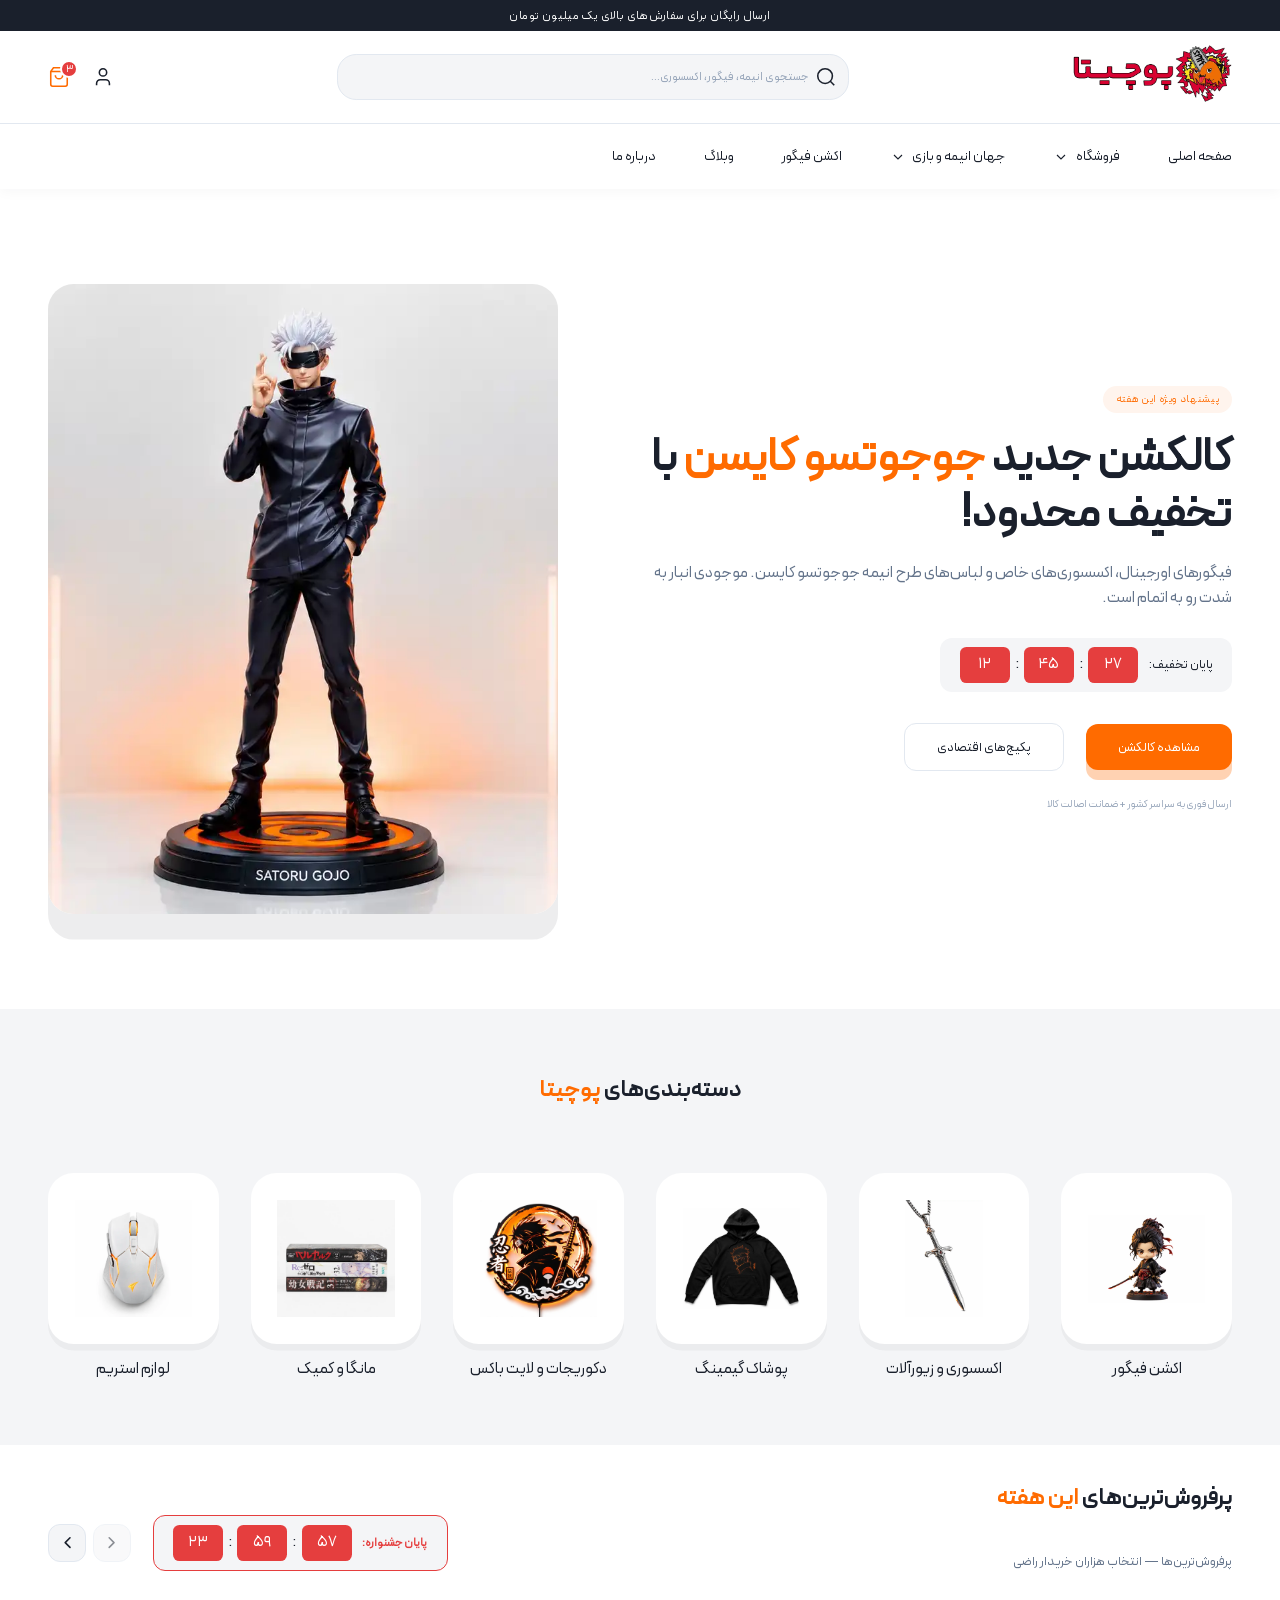
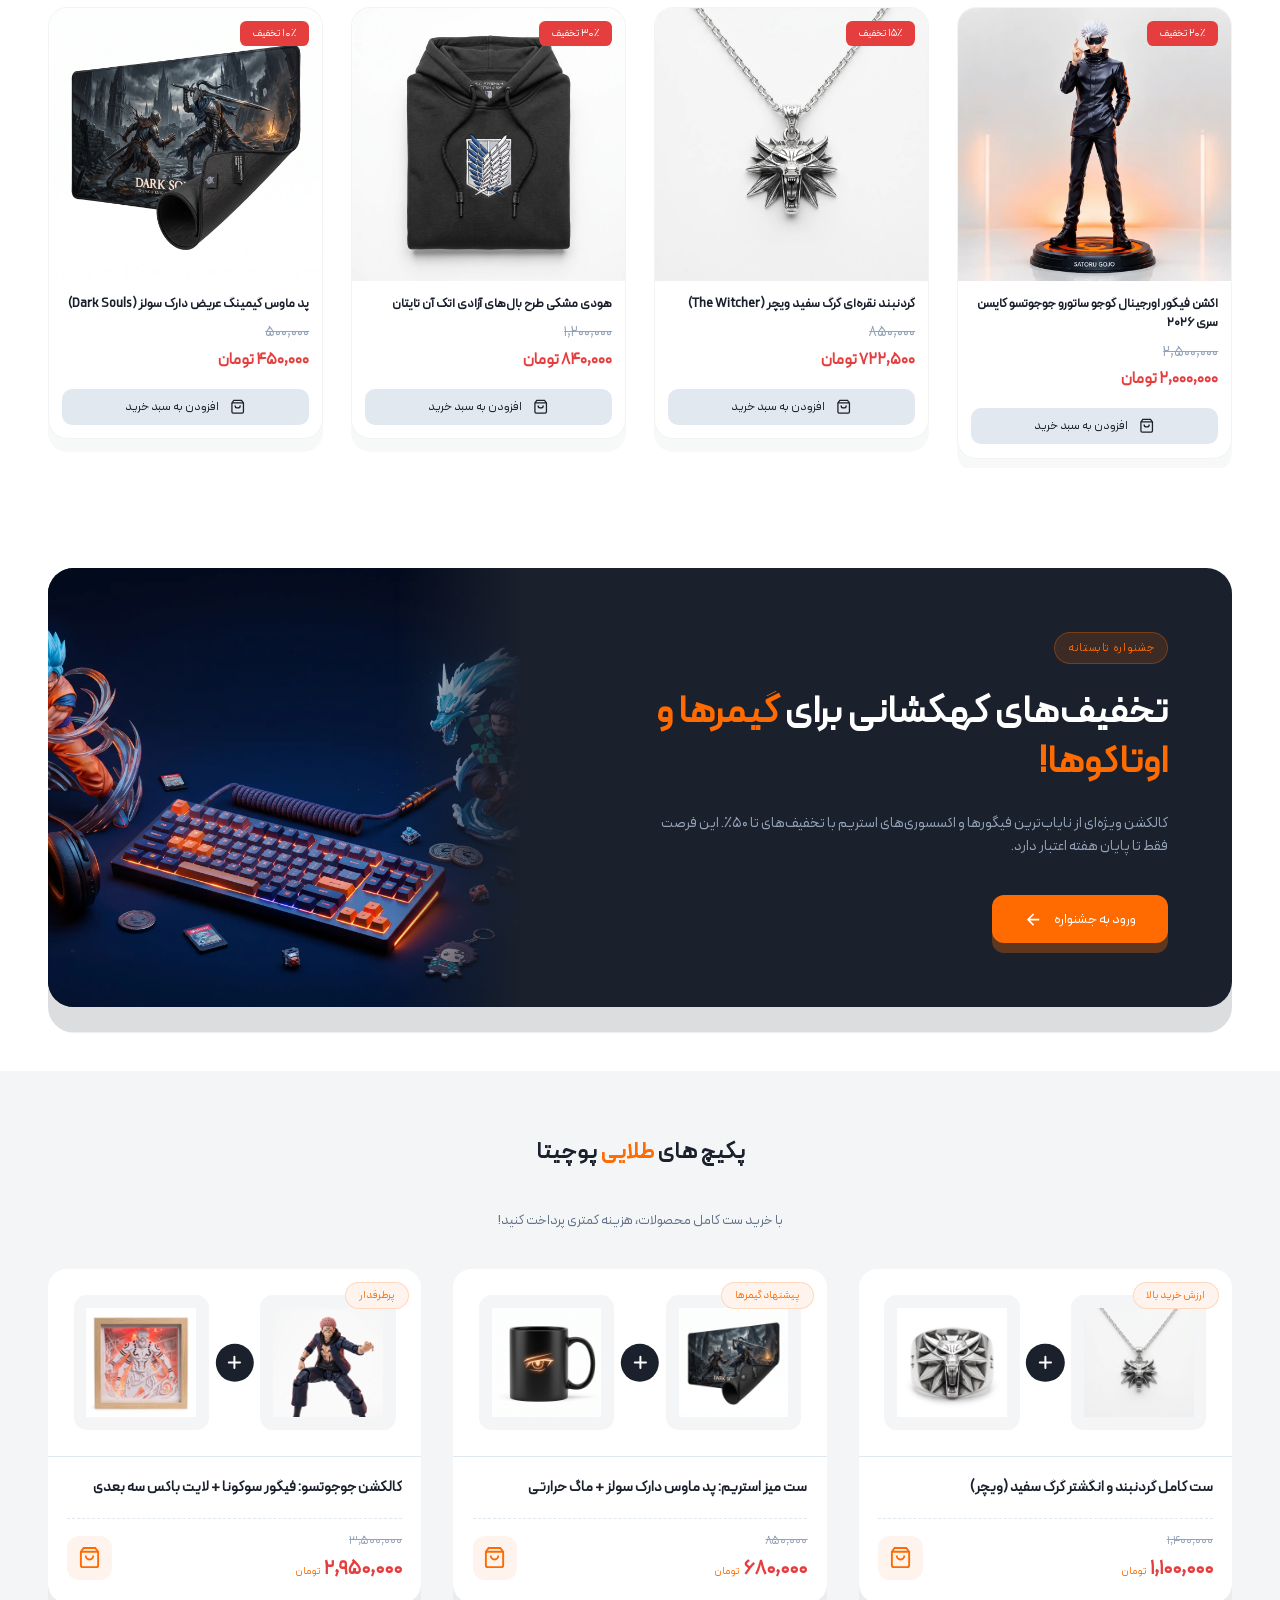
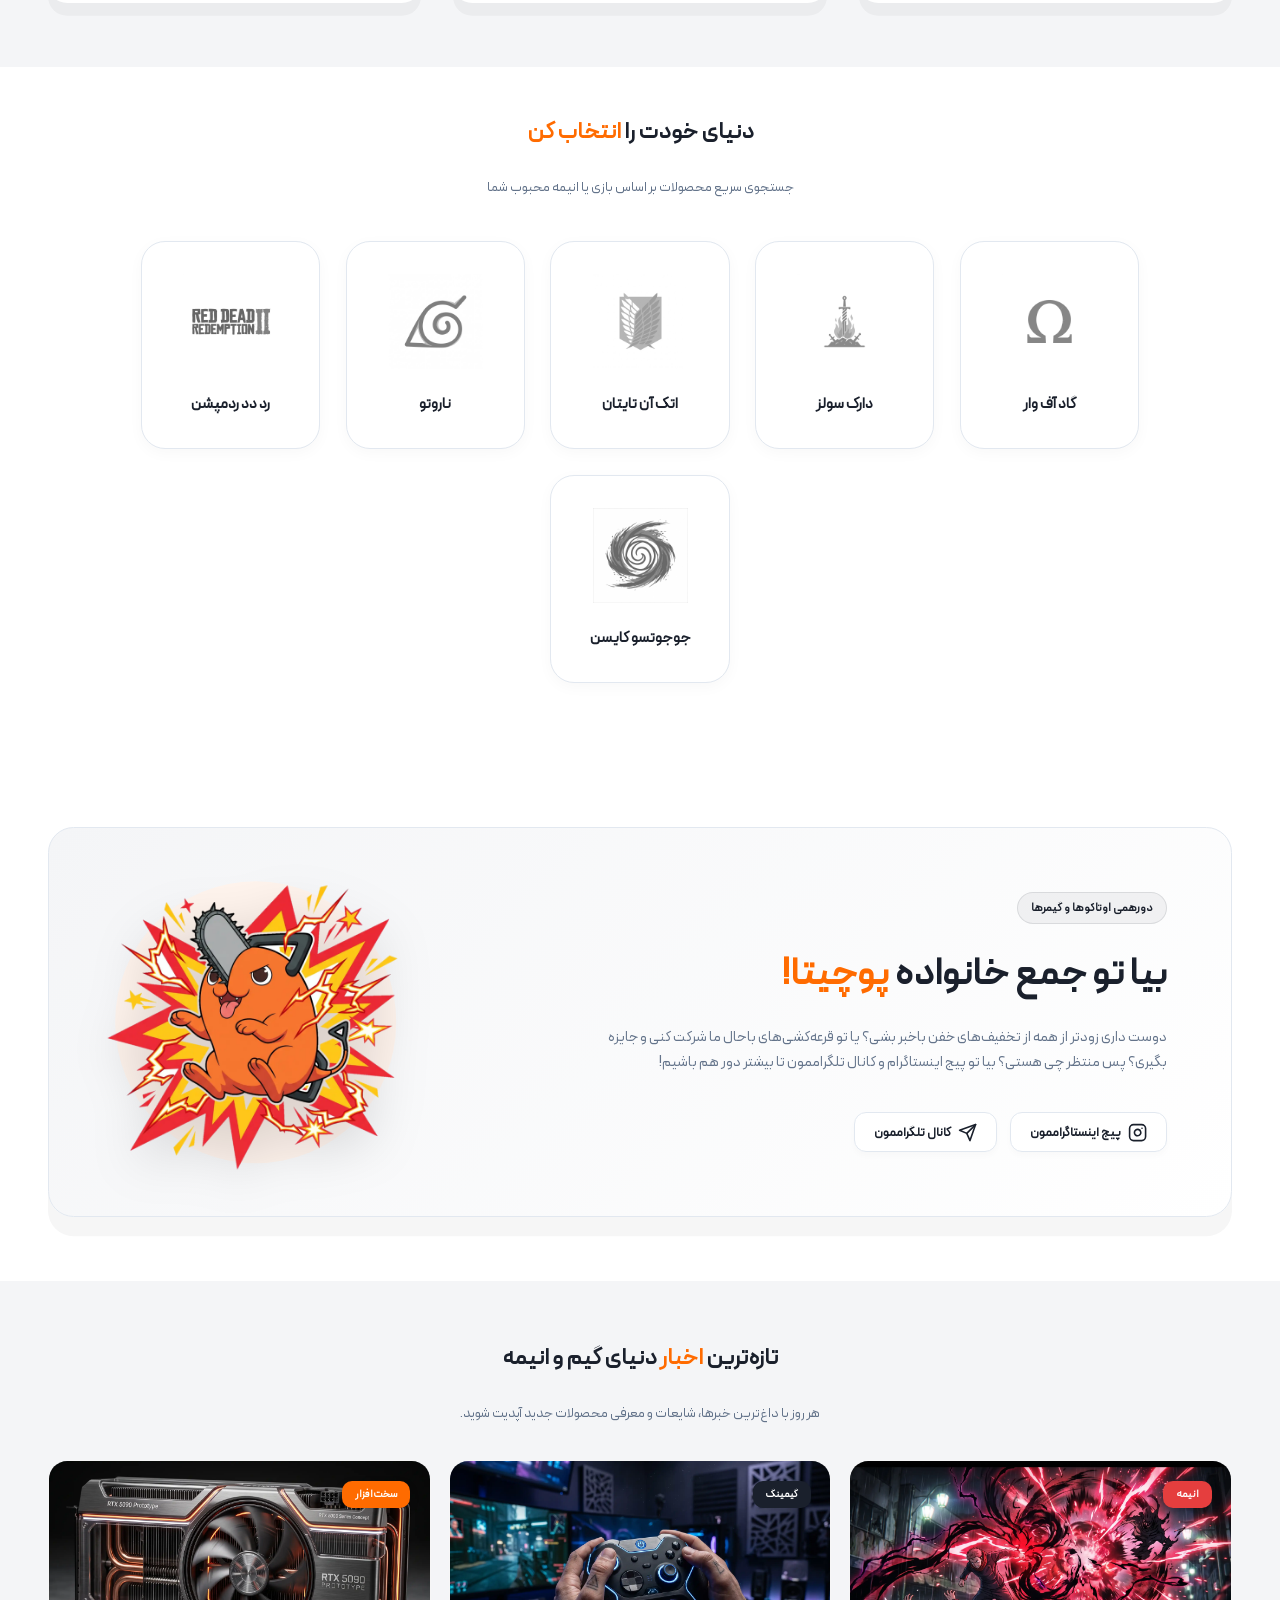
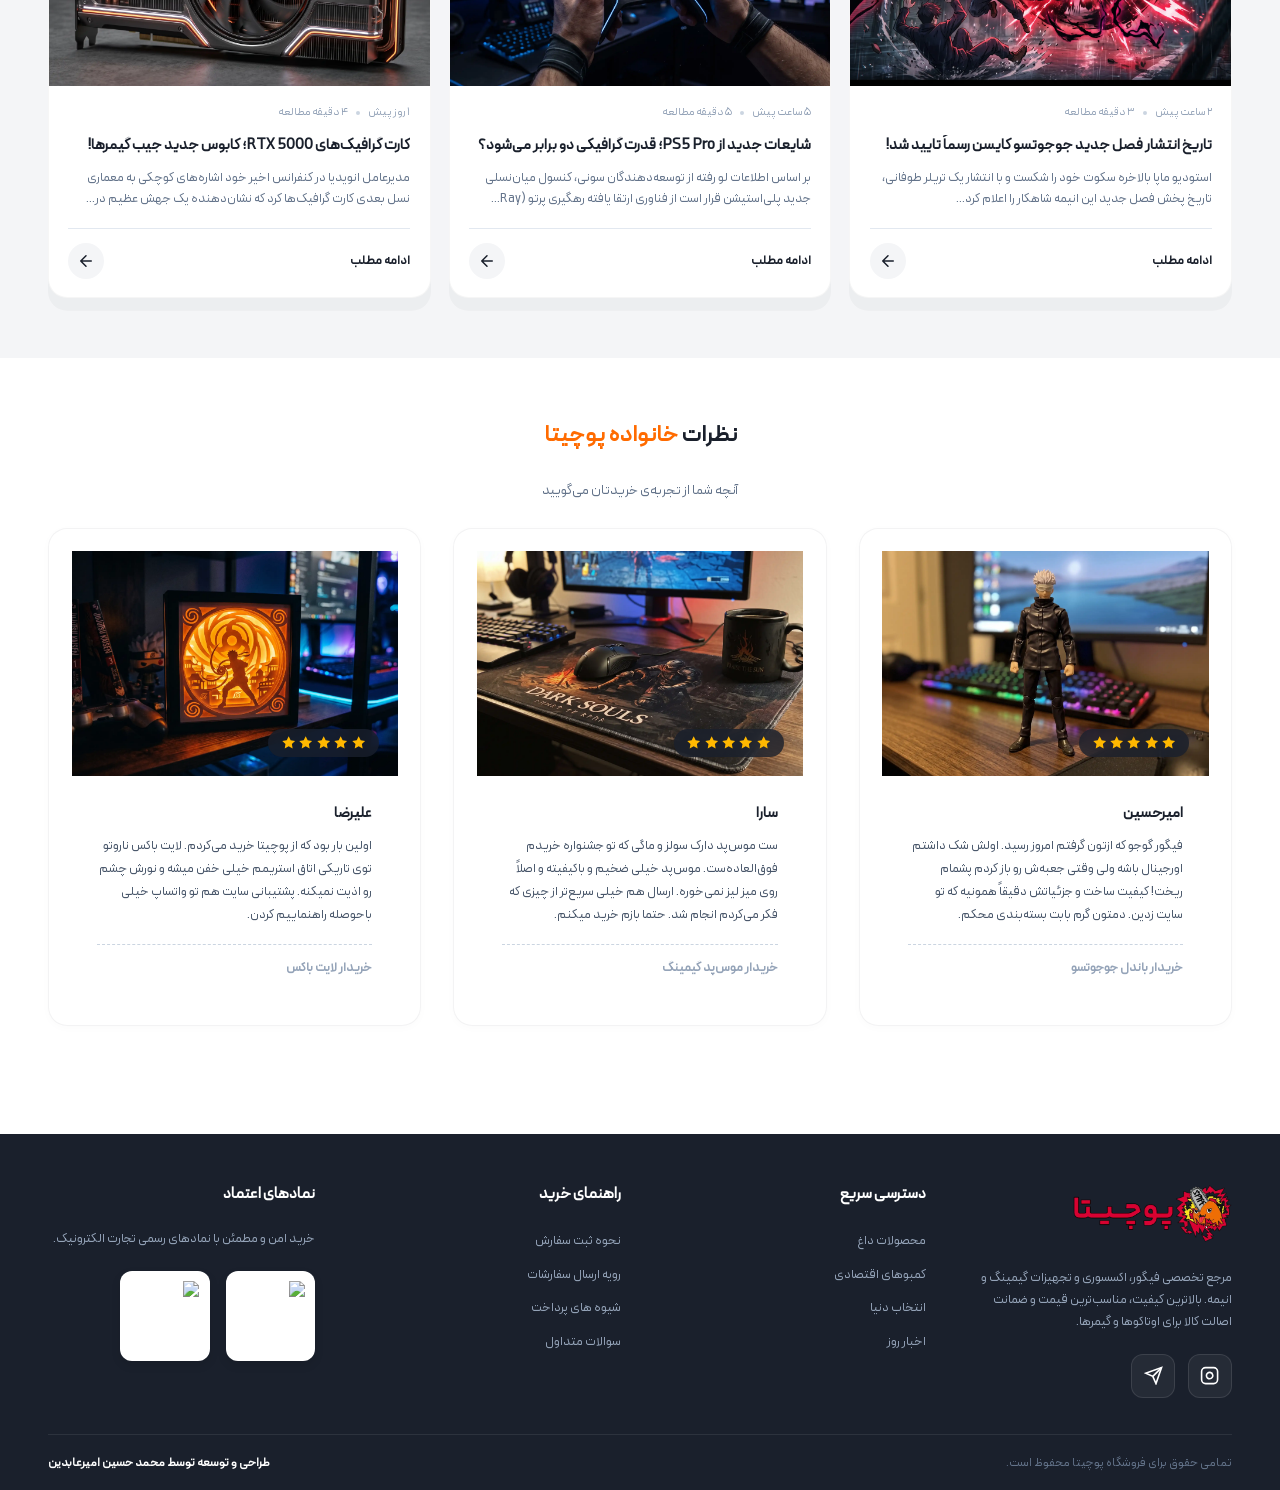
==== index.html @ d9ffd7a3 "add pochitashop files" ====
<!DOCTYPE html>
<html lang="fa" dir="rtl">
  <head>
    <meta charset="UTF-8" />
    <meta name="viewport" content="width=device-width, initial-scale=1.0" />
    <title>پوچیتا - فروشگاه انیمه و گیم</title>
    <link rel="stylesheet" href="assets/css/style.css" />
    <link
      rel="stylesheet"
      href="https://cdn.jsdelivr.net/npm/swiper@11/swiper-bundle.min.css"
    />
  </head>
  <body>
    <header class="header">
      <div class="top-bar">
        <span>ارسال رایگان برای سفارش‌های بالای یک میلیون تومان</span>
      </div>

      <div class="main-header">
        <button class="hamburger" aria-label="Open Menu">
          <span></span>
          <span></span>
          <span></span>
        </button>

        <a href="/" class="logo"><img src="assets/img/logo.webp" /></a>

        <div class="search-container">
          <button class="search-btn">
            <svg
              viewBox="0 0 24 24"
              fill="none"
              stroke="currentColor"
              stroke-width="1.7"
            >
              <circle cx="11" cy="11" r="8" />
              <path d="m21 21-4.3-4.3" />
            </svg>
          </button>
          <input
            type="text"
            class="search-input"
            placeholder="جستجوی انیمه، فیگور، اکسسوری..."
          />
        </div>

        <div class="header-actions">
          <a href="#" class="action-btn">
            <svg
              viewBox="0 0 24 24"
              fill="none"
              stroke="currentColor"
              stroke-width="1.7"
            >
              <path d="M19 21v-2a4 4 0 0 0-4-4H9a4 4 0 0 0-4 4v2" />
              <circle cx="12" cy="7" r="4" />
            </svg>
          </a>
          <a href="#" class="action-btn cart-btn">
            <span class="cart-badge">۳</span>
            <svg
              viewBox="0 0 24 24"
              fill="none"
              stroke="currentColor"
              stroke-width="1.7"
            >
              <path d="M6 2 3 6v14a2 2 0 0 0 2 2h14a2 2 0 0 0 2-2V6l-3-4Z" />
              <path d="M3 6h18" />
              <path d="M16 10a4 4 0 0 1-8 0" />
            </svg>
          </a>
        </div>
      </div>

      <div class="nav-overlay"></div>

      <nav class="main-nav">
        <div class="mobile-nav-header">
          <span class="mobile-logo">پوچیتا</span>
          <button class="close-menu-btn" aria-label="Close Menu">
            <svg
              viewBox="0 0 24 24"
              fill="none"
              stroke="currentColor"
              stroke-width="2"
              stroke-linecap="round"
              stroke-linejoin="round"
            >
              <line x1="18" y1="6" x2="6" y2="18"></line>
              <line x1="6" y1="6" x2="18" y2="18"></line>
            </svg>
          </button>
        </div>

        <ul class="nav-list">
          <li>
            <a href="#">صفحه اصلی</a>
          </li>
          <li class="has-mega-menu">
            <a href="#">
              فروشگاه
              <svg
                class="chevron"
                viewBox="0 0 24 24"
                fill="none"
                stroke="currentColor"
                stroke-width="1.7"
              >
                <path d="m6 9 6 6 6-6" />
              </svg>
            </a>
            <div class="mega-menu-wrapper">
              <div class="mega-menu">
                <div class="mega-column">
                  <span class="mega-title">محصولات انیمه‌ای</span>
                  <a href="#">اکشن فیگور و نندوروئید</a>
                  <a href="#">کاسپلی و لباس</a>
                  <a href="#">مانگا و کمیک</a>
                  <a href="#">پوستر و لایت باکس</a>
                </div>
                <div class="mega-column">
                  <span class="mega-title">لوازم گیمینگ</span>
                  <a href="#">پد ماوس و کیبورد</a>
                  <a href="#">اکسسوری اتاق گیمینگ</a>
                  <a href="#">لوازم استریم</a>
                  <a href="#">ماگ و فلاسک</a>
                </div>
                <div class="mega-column">
                  <span class="mega-title">پیشنهادهای ویژه</span>
                  <a href="#">جعبه شانس (Mystery Box)</a>
                  <a href="#">پکیج‌های اقتصادی</a>
                  <a href="#">تخفیف‌های زمان‌دار</a>
                </div>
              </div>
            </div>
          </li>
          <li class="has-mega-menu">
            <a href="#">
              جهان انیمه و بازی
              <svg
                class="chevron"
                viewBox="0 0 24 24"
                fill="none"
                stroke="currentColor"
                stroke-width="1.7"
              >
                <path d="m6 9 6 6 6-6" />
              </svg>
            </a>
            <div class="mega-menu-wrapper">
              <div class="mega-menu">
                <div class="mega-column">
                  <span class="mega-title">انیمه‌های شونن</span>
                  <a href="#">وان پیس (One Piece)</a>
                  <a href="#">ناروتو (Naruto)</a>
                  <a href="#">اتک آن تایتان (AOT)</a>
                  <a href="#">جوجوتسو کایسن (JJK)</a>
                </div>
                <div class="mega-column">
                  <span class="mega-title">بازی‌های ویدیویی</span>
                  <a href="#">گاد آو وار (God of War)</a>
                  <a href="#">دارک سولز (Dark Souls)</a>
                  <a href="#">رد دد ردمپشن (RDR2)</a>
                  <a href="#">سایبرپانک ۲۰۷۷</a>
                </div>
              </div>
            </div>
          </li>
          <li>
            <a href="#">اکشن فیگور</a>
          </li>
          <li>
            <a href="#">وبلاگ</a>
          </li>
          <li>
            <a href="#">درباره ما</a>
          </li>
        </ul>
      </nav>
    </header>

    <main>
      <section class="hero">
        <div class="hero-container">
          <div class="hero-content">
            <span class="hero-badge">پیشنهاد ویژه این هفته</span>
            <h1 class="hero-title">
              کالکشن جدید <span class="highlight">جوجوتسو کایسن</span> با تخفیف
              محدود!
            </h1>
            <p class="hero-desc">
              فیگورهای اورجینال، اکسسوری‌های خاص و لباس‌های طرح انیمه جوجوتسو
              کایسن. موجودی انبار به شدت رو به اتمام است.
            </p>

            <div class="hero-timer">
              <span class="timer-label">پایان تخفیف:</span>
              <div class="time-blocks" id="heroCountdown">
                <div class="time-box"><span id="h-hours">۱۲</span></div>
                <span class="time-sep">:</span>
                <div class="time-box"><span id="h-mins">۴۵</span></div>
                <span class="time-sep">:</span>
                <div class="time-box"><span id="h-secs">۳۰</span></div>
              </div>
            </div>

            <div class="hero-actions">
              <a href="#" class="btn btn-primary">مشاهده کالکشن</a>
              <a href="#" class="btn btn-secondary">پکیج‌های اقتصادی</a>
            </div>
            <span class="hero-trust"
              >ارسال فوری به سراسر کشور + ضمانت اصالت کالا</span
            >
          </div>

          <div class="hero-image-wrapper">
            <img
              src="assets/img/Hero.webp"
              alt="کالکشن فیگورهای انیمه جوجوتسو کایسن"
              class="hero-img"
            />
          </div>
        </div>
      </section>

      <section class="categories-section">
        <div class="categories-container">
          <div class="section-header">
            <h2 class="section-title">
              دسته‌بندی‌های <span class="highlight">پوچیتا</span>
            </h2>
          </div>

          <div class="categories-grid">
            <a href="#" class="category-card">
              <div class="category-icon-wrapper">
                <img
                  src="assets/img/action-figure.webp"
                  alt="اکشن فیگور"
                  class="category-img"
                />
              </div>
              <span class="category-name">اکشن فیگور</span>
            </a>

            <a href="#" class="category-card">
              <div class="category-icon-wrapper">
                <img
                  src="assets/img/necklace.webp"
                  alt="اکسسوری"
                  class="category-img"
                />
              </div>
              <span class="category-name">اکسسوری و زیورآلات</span>
            </a>

            <a href="#" class="category-card">
              <div class="category-icon-wrapper">
                <img
                  src="assets/img/T-Shirt.webp"
                  alt="پوشاک گیمینگ"
                  class="category-img"
                />
              </div>
              <span class="category-name">پوشاک گیمینگ</span>
            </a>

            <a href="#" class="category-card">
              <div class="category-icon-wrapper">
                <img
                  src="assets/img/decor.webp"
                  alt="دکوریجات"
                  class="category-img"
                />
              </div>
              <span class="category-name">دکوریجات و لایت باکس</span>
            </a>

            <a href="#" class="category-card">
              <div class="category-icon-wrapper">
                <img
                  src="assets/img/manga.webp"
                  alt="مانگا و کمیک"
                  class="category-img"
                />
              </div>
              <span class="category-name">مانگا و کمیک</span>
            </a>

            <a href="#" class="category-card">
              <div class="category-icon-wrapper">
                <img
                  src="assets/img/setup.webp"
                  alt="لوازم استریم"
                  class="category-img"
                />
              </div>
              <span class="category-name">لوازم استریم</span>
            </a>
          </div>
        </div>
      </section>

      <section class="trending-section">
        <div class="trending-container">
          <div class="trending-header">
            <div class="trending-title-wrapper">
              <h2 class="section-title">
                پرفروش‌ترین‌های <span class="highlight">این هفته</span>
              </h2>
              <p class="trending-subtitle">
                پرفروش‌ترین‌ها — انتخاب هزاران خریدار راضی
              </p>
            </div>

            <div class="trending-header-actions">
              <div class="global-timer">
                <span class="timer-label">پایان جشنواره:</span>
                <div class="time-blocks">
                  <div class="time-box"><span id="t-hours">۲۴</span></div>
                  <span class="time-sep">:</span>
                  <div class="time-box"><span id="t-mins">۰۰</span></div>
                  <span class="time-sep">:</span>
                  <div class="time-box"><span id="t-secs">۰۰</span></div>
                </div>
              </div>

              <div class="slider-navigation">
                <button class="slider-btn trending-prev" aria-label="قبلی">
                  <svg
                    viewBox="0 0 24 24"
                    fill="none"
                    stroke="currentColor"
                    stroke-width="2"
                    stroke-linecap="round"
                    stroke-linejoin="round"
                  >
                    <path d="m9 18 6-6-6-6" />
                  </svg>
                </button>
                <button class="slider-btn trending-next" aria-label="بعدی">
                  <svg
                    viewBox="0 0 24 24"
                    fill="none"
                    stroke="currentColor"
                    stroke-width="2"
                    stroke-linecap="round"
                    stroke-linejoin="round"
                  >
                    <path d="m15 18-6-6 6-6" />
                  </svg>
                </button>
              </div>
            </div>
          </div>

          <div class="swiper trending-swiper">
            <div class="swiper-wrapper">
              <div class="swiper-slide">
                <a href="#" class="product-card">
                  <div class="product-img-wrapper">
                    <span class="discount-badge">۲۰٪ تخفیف</span>
                    <img
                      src="assets/img/Hero.webp"
                      alt="فیگور گوجو ساتورو"
                      class="product-img"
                    />
                  </div>
                  <div class="product-info">
                    <h3 class="product-title">
                      اکشن فیگور اورجینال گوجو ساتورو جوجوتسو کایسن سری ۲۰۲۶
                    </h3>
                    <div class="product-price">
                      <span class="old-price">۲,۵۰۰,۰۰۰</span>
                      <span class="new-price">۲,۰۰۰,۰۰۰ تومان</span>
                    </div>
                    <div class="add-to-cart-btn">
                      <svg
                        viewBox="0 0 24 24"
                        fill="none"
                        stroke="currentColor"
                        stroke-width="2"
                      >
                        <path
                          d="M6 2 3 6v14a2 2 0 0 0 2 2h14a2 2 0 0 0 2-2V6l-3-4Z"
                        />
                        <path d="M3 6h18" />
                        <path d="M16 10a4 4 0 0 1-8 0" />
                      </svg>
                      افزودن به سبد خرید
                    </div>
                  </div>
                </a>
              </div>

              <div class="swiper-slide">
                <a href="#" class="product-card">
                  <div class="product-img-wrapper">
                    <span class="discount-badge">۱۵٪ تخفیف</span>
                    <img
                      src="assets/img/witcher.webp"
                      alt="گردنبند ویچر"
                      class="product-img"
                    />
                  </div>
                  <div class="product-info">
                    <h3 class="product-title">
                      گردنبند نقره‌ای گرگ سفید ویچر (The Witcher)
                    </h3>
                    <div class="product-price">
                      <span class="old-price">۸۵۰,۰۰۰</span>
                      <span class="new-price">۷۲۲,۵۰۰ تومان</span>
                    </div>
                    <div class="add-to-cart-btn">
                      <svg
                        viewBox="0 0 24 24"
                        fill="none"
                        stroke="currentColor"
                        stroke-width="2"
                      >
                        <path
                          d="M6 2 3 6v14a2 2 0 0 0 2 2h14a2 2 0 0 0 2-2V6l-3-4Z"
                        />
                        <path d="M3 6h18" />
                        <path d="M16 10a4 4 0 0 1-8 0" />
                      </svg>
                      افزودن به سبد خرید
                    </div>
                  </div>
                </a>
              </div>

              <div class="swiper-slide">
                <a href="#" class="product-card">
                  <div class="product-img-wrapper">
                    <span class="discount-badge">۳۰٪ تخفیف</span>
                    <img
                      src="assets/img/attack-on-titan.webp"
                      alt="هودی اتک آن تایتان"
                      class="product-img"
                    />
                  </div>
                  <div class="product-info">
                    <h3 class="product-title">
                      هودی مشکی طرح بال‌های آزادی اتک آن تایتان
                    </h3>
                    <div class="product-price">
                      <span class="old-price">۱,۲۰۰,۰۰۰</span>
                      <span class="new-price">۸۴۰,۰۰۰ تومان</span>
                    </div>
                    <div class="add-to-cart-btn">
                      <svg
                        viewBox="0 0 24 24"
                        fill="none"
                        stroke="currentColor"
                        stroke-width="2"
                      >
                        <path
                          d="M6 2 3 6v14a2 2 0 0 0 2 2h14a2 2 0 0 0 2-2V6l-3-4Z"
                        />
                        <path d="M3 6h18" />
                        <path d="M16 10a4 4 0 0 1-8 0" />
                      </svg>
                      افزودن به سبد خرید
                    </div>
                  </div>
                </a>
              </div>

              <div class="swiper-slide">
                <a href="#" class="product-card">
                  <div class="product-img-wrapper">
                    <span class="discount-badge">۱۰٪ تخفیف</span>
                    <img
                      src="assets/img/Dark-Souls.webp"
                      alt="پد ماوس دارک سولز"
                      class="product-img"
                    />
                  </div>
                  <div class="product-info">
                    <h3 class="product-title">
                      پد ماوس گیمینگ عریض دارک سولز (Dark Souls)
                    </h3>
                    <div class="product-price">
                      <span class="old-price">۵۰۰,۰۰۰</span>
                      <span class="new-price">۴۵۰,۰۰۰ تومان</span>
                    </div>
                    <div class="add-to-cart-btn">
                      <svg
                        viewBox="0 0 24 24"
                        fill="none"
                        stroke="currentColor"
                        stroke-width="2"
                      >
                        <path
                          d="M6 2 3 6v14a2 2 0 0 0 2 2h14a2 2 0 0 0 2-2V6l-3-4Z"
                        />
                        <path d="M3 6h18" />
                        <path d="M16 10a4 4 0 0 1-8 0" />
                      </svg>
                      افزودن به سبد خرید
                    </div>
                  </div>
                </a>
              </div>

              <div class="swiper-slide">
                <a href="#" class="product-card">
                  <div class="product-img-wrapper">
                    <span class="discount-badge">۲۵٪ تخفیف</span>
                    <img
                      src="assets/img/Naruto.webp"
                      alt="لایت باکس"
                      class="product-img"
                    />
                  </div>
                  <div class="product-info">
                    <h3 class="product-title">
                      لایت باکس سه بعدی طرح ناروتو اوزوماکی
                    </h3>
                    <div class="product-price">
                      <span class="old-price">۱,۵۰۰,۰۰۰</span>
                      <span class="new-price">۱,۱۲۵,۰۰۰ تومان</span>
                    </div>
                    <div class="add-to-cart-btn">
                      <svg
                        viewBox="0 0 24 24"
                        fill="none"
                        stroke="currentColor"
                        stroke-width="2"
                      >
                        <path
                          d="M6 2 3 6v14a2 2 0 0 0 2 2h14a2 2 0 0 0 2-2V6l-3-4Z"
                        />
                        <path d="M3 6h18" />
                        <path d="M16 10a4 4 0 0 1-8 0" />
                      </svg>
                      افزودن به سبد خرید
                    </div>
                  </div>
                </a>
              </div>
            </div>
          </div>
        </div>
      </section>

      <section class="promo-banner-section">
        <div class="promo-container">
          <div class="promo-content">
            <span class="promo-badge">جشنواره تابستانه</span>
            <h2 class="promo-title">
              تخفیف‌های کهکشانی برای
              <span class="highlight-orange">گیمرها و اوتاکوها!</span>
            </h2>
            <p class="promo-desc">
              کالکشن ویژه‌ای از نایاب‌ترین فیگورها و اکسسوری‌های استریم با
              تخفیف‌های تا ۵۰٪. این فرصت فقط تا پایان هفته اعتبار دارد.
            </p>
            <a href="#" class="btn btn-primary promo-btn">
              ورود به جشنواره
              <svg
                viewBox="0 0 24 24"
                fill="none"
                stroke="currentColor"
                stroke-width="2"
              >
                <path d="M5 12h14M12 5l7 7-7 7" />
              </svg>
            </a>
          </div>
          <div class="promo-image-wrapper">
            <img
              src="assets/img/banner.webp"
              alt="جشنواره تخفیف پوچیتا"
              class="promo-img"
            />
          </div>
        </div>
      </section>

      <section class="packages-section">
        <div class="packages-container">
          <div class="section-header packages-header">
            <h2 class="section-title">
              پکیچ های <span class="highlight">طلایی </span>پوچیتا
            </h2>
            <p class="section-subtitle">
              با خرید ست کامل محصولات، هزینه کمتری پرداخت کنید!
            </p>
          </div>

          <div class="packages-grid">
            <a href="#" class="package-card">
              <div class="package-images-wrapper">
                <span class="package-badge">ارزش خرید بالا</span>
                <div class="package-images">
                  <div class="package-img-box">
                    <img
                      src="assets/img/witcher.webp"
                      alt="گردنبند ویچر"
                      class="pack-img"
                    />
                  </div>
                  <div class="plus-icon">
                    <svg
                      viewBox="0 0 24 24"
                      fill="none"
                      stroke="currentColor"
                      stroke-width="2.5"
                      stroke-linecap="round"
                    >
                      <path d="M12 5v14m-7-7h14" />
                    </svg>
                  </div>
                  <div class="package-img-box">
                    <img
                      src="assets/img/witcher2.webp"
                      alt="انگشتر ویچر"
                      class="pack-img"
                    />
                  </div>
                </div>
              </div>
              <div class="package-info">
                <h3 class="package-title">
                  ست کامل گردنبند و انگشتر گرگ سفید (ویچر)
                </h3>
                <div class="package-action-row">
                  <div class="package-price">
                    <span class="old-price">۱,۴۰۰,۰۰۰</span>
                    <span class="new-price"
                      >۱,۱۰۰,۰۰۰ <span class="currency">تومان</span></span
                    >
                  </div>
                  <div class="package-btn">
                    <svg
                      viewBox="0 0 24 24"
                      fill="none"
                      stroke="currentColor"
                      stroke-width="2"
                    >
                      <path
                        d="M6 2 3 6v14a2 2 0 0 0 2 2h14a2 2 0 0 0 2-2V6l-3-4Z"
                      />
                      <path d="M3 6h18" />
                      <path d="M16 10a4 4 0 0 1-8 0" />
                    </svg>
                  </div>
                </div>
              </div>
            </a>

            <a href="#" class="package-card">
              <div class="package-images-wrapper">
                <span class="package-badge">پیشنهاد گیمرها</span>
                <div class="package-images">
                  <div class="package-img-box">
                    <img
                      src="assets/img/Dark-Souls.webp"
                      alt="موس پد"
                      class="pack-img"
                    />
                  </div>
                  <div class="plus-icon">
                    <svg
                      viewBox="0 0 24 24"
                      fill="none"
                      stroke="currentColor"
                      stroke-width="2.5"
                      stroke-linecap="round"
                    >
                      <path d="M12 5v14m-7-7h14" />
                    </svg>
                  </div>
                  <div class="package-img-box">
                    <img
                      src="assets/img/cup.webp"
                      alt="ماگ گیمینگ"
                      class="pack-img"
                    />
                  </div>
                </div>
              </div>
              <div class="package-info">
                <h3 class="package-title">
                  ست میز استریم: پد ماوس دارک سولز + ماگ حرارتی
                </h3>
                <div class="package-action-row">
                  <div class="package-price">
                    <span class="old-price">۸۵۰,۰۰۰</span>
                    <span class="new-price"
                      >۶۸۰,۰۰۰ <span class="currency">تومان</span></span
                    >
                  </div>
                  <div class="package-btn">
                    <svg
                      viewBox="0 0 24 24"
                      fill="none"
                      stroke="currentColor"
                      stroke-width="2"
                    >
                      <path
                        d="M6 2 3 6v14a2 2 0 0 0 2 2h14a2 2 0 0 0 2-2V6l-3-4Z"
                      />
                      <path d="M3 6h18" />
                      <path d="M16 10a4 4 0 0 1-8 0" />
                    </svg>
                  </div>
                </div>
              </div>
            </a>

            <a href="#" class="package-card">
              <div class="package-images-wrapper">
                <span class="package-badge">پرطرفدار</span>
                <div class="package-images">
                  <div class="package-img-box">
                    <img
                      src="assets/img/sukuna.webp"
                      alt="اکشن فیگور"
                      class="pack-img"
                    />
                  </div>
                  <div class="plus-icon">
                    <svg
                      viewBox="0 0 24 24"
                      fill="none"
                      stroke="currentColor"
                      stroke-width="2.5"
                      stroke-linecap="round"
                    >
                      <path d="M12 5v14m-7-7h14" />
                    </svg>
                  </div>
                  <div class="package-img-box">
                    <img
                      src="assets/img/sukuna-poster.webp"
                      alt="لایت باکس"
                      class="pack-img"
                    />
                  </div>
                </div>
              </div>
              <div class="package-info">
                <h3 class="package-title">
                  کالکشن جوجوتسو: فیگور سوکونا + لایت باکس سه بعدی
                </h3>
                <div class="package-action-row">
                  <div class="package-price">
                    <span class="old-price">۳,۵۰۰,۰۰۰</span>
                    <span class="new-price"
                      >۲,۹۵۰,۰۰۰ <span class="currency">تومان</span></span
                    >
                  </div>
                  <div class="package-btn">
                    <svg
                      viewBox="0 0 24 24"
                      fill="none"
                      stroke="currentColor"
                      stroke-width="2"
                    >
                      <path
                        d="M6 2 3 6v14a2 2 0 0 0 2 2h14a2 2 0 0 0 2-2V6l-3-4Z"
                      />
                      <path d="M3 6h18" />
                      <path d="M16 10a4 4 0 0 1-8 0" />
                    </svg>
                  </div>
                </div>
              </div>
            </a>
          </div>
        </div>
      </section>

      <section class="universe-section">
        <div class="universe-container">
          <div class="section-header">
            <h2 class="section-title">
              دنیای خودت را <span class="highlight">انتخاب کن</span>
            </h2>
            <p class="section-subtitle">
              جستجوی سریع محصولات بر اساس بازی یا انیمه محبوب شما
            </p>
          </div>

          <div class="universe-track">
            <a href="#" class="universe-card">
              <div class="uni-glow"></div>
              <div class="logo-box">
                <img
                  src="assets/img/god-of-war.webp"
                  alt="گاد آو وار"
                  class="universe-logo"
                />
              </div>
              <span class="universe-name">گاد آف وار</span>
            </a>

            <a href="#" class="universe-card">
              <div class="uni-glow"></div>
              <div class="logo-box">
                <img
                  src="assets/img/dark-souls-logo.webp"
                  alt="دارک سولز"
                  class="universe-logo"
                />
              </div>
              <span class="universe-name">دارک سولز</span>
            </a>

            <a href="#" class="universe-card">
              <div class="uni-glow"></div>
              <div class="logo-box">
                <img
                  src="assets/img/AOT-logo.webp"
                  alt="اتک آن تایتان"
                  class="universe-logo"
                />
              </div>
              <span class="universe-name">اتک آن تایتان</span>
            </a>

            <a href="#" class="universe-card">
              <div class="uni-glow"></div>
              <div class="logo-box">
                <img
                  src="assets/img/Naruto-logo.webp"
                  alt="ناروتو"
                  class="universe-logo"
                />
              </div>
              <span class="universe-name">ناروتو</span>
            </a>

            <a href="#" class="universe-card">
              <div class="uni-glow"></div>
              <div class="logo-box">
                <img
                  src="assets/img/Red-Dead-Redemption.webp"
                  alt="رد دد ردمپشن"
                  class="universe-logo"
                />
              </div>
              <span class="universe-name">رد دد ردمپشن</span>
            </a>

            <a href="#" class="universe-card">
              <div class="uni-glow"></div>
              <div class="logo-box">
                <img
                  src="assets/img/Jujutsu-Kaisen.webp"
                  alt="جوجوتسو کایسن"
                  class="universe-logo"
                />
              </div>
              <span class="universe-name">جوجوتسو کایسن</span>
            </a>
          </div>
        </div>
      </section>

      <section class="community-banner-section">
        <div class="community-container">
          <div class="community-content">
            <span class="community-badge">دورهمی اوتاکوها و گیمرها</span>
            <h2 class="community-title">
              بیا تو جمع خانواده <span class="highlight-orange">پوچیتا!</span>
            </h2>
            <p class="community-desc">
              دوست داری زودتر از همه از تخفیف‌های خفن باخبر بشی؟ یا تو
              قرعه‌کشی‌های باحال ما شرکت کنی و جایزه بگیری؟ پس منتظر چی هستی؟
              بیا تو پیج اینستاگرام و کانال تلگراممون تا بیشتر دور هم باشیم!
            </p>

            <div class="social-buttons">
              <a href="#" class="social-btn instagram-btn">
                <svg
                  viewBox="0 0 24 24"
                  fill="none"
                  stroke="currentColor"
                  stroke-width="2"
                  stroke-linecap="round"
                  stroke-linejoin="round"
                >
                  <rect x="2" y="2" width="20" height="20" rx="5" ry="5"></rect>
                  <path
                    d="M16 11.37A4 4 0 1 1 12.63 8 4 4 0 0 1 16 11.37z"
                  ></path>
                  <line x1="17.5" y1="6.5" x2="17.51" y2="6.5"></line>
                </svg>
                پیج اینستاگراممون
              </a>

              <a href="#" class="social-btn telegram-btn">
                <svg
                  viewBox="0 0 24 24"
                  fill="none"
                  stroke="currentColor"
                  stroke-width="2"
                  stroke-linecap="round"
                  stroke-linejoin="round"
                >
                  <line x1="22" y1="2" x2="11" y2="13"></line>
                  <polygon points="22 2 15 22 11 13 2 9 22 2"></polygon>
                </svg>
                کانال تلگراممون
              </a>
            </div>
          </div>

          <div class="community-image-wrapper">
            <img
              src="assets/img/illustration.webp"
              alt="پوچیتا مسکات فروشگاه"
              class="community-img"
            />
          </div>
        </div>
      </section>

      <section class="news-section">
        <div class="news-container">
          <div class="section-header">
            <h2 class="section-title">
              تازه‌ترین <span class="highlight">اخبار</span> دنیای گیم و انیمه
            </h2>
            <p class="section-subtitle">
              هر روز با داغ‌ترین خبرها، شایعات و معرفی محصولات جدید آپدیت شوید.
            </p>
          </div>

          <div class="news-grid">
            <!-- خبر اول (کل باکس لینک است) -->
            <a href="#" class="news-card">
              <div class="news-thumb">
                <span class="news-badge anime">انیمه</span>
                <img
                  src="assets/img/blog1.webp"
                  alt="اخبار انیمه جوجوتسو کایسن"
                  class="news-img"
                />
              </div>
              <div class="news-body">
                <div class="news-meta">
                  <span class="news-date">۲ ساعت پیش</span>
                  <span class="meta-dot"></span>
                  <span class="news-read-time">۳ دقیقه مطالعه</span>
                </div>
                <h3 class="news-title">
                  تاریخ انتشار فصل جدید جوجوتسو کایسن رسماً تایید شد!
                </h3>
                <p class="news-excerpt">
                  استودیو ماپا بالاخره سکوت خود را شکست و با انتشار یک تریلر
                  طوفانی، تاریخ پخش فصل جدید این انیمه شاهکار را اعلام کرد...
                </p>

                <div class="news-footer">
                  <span class="read-more-btn">
                    <span>ادامه مطلب</span>
                    <div class="icon-circle">
                      <svg
                        viewBox="0 0 24 24"
                        fill="none"
                        stroke="currentColor"
                        stroke-width="2"
                        stroke-linecap="round"
                        stroke-linejoin="round"
                      >
                        <path d="M5 12h14M12 5l7 7-7 7" />
                      </svg>
                    </div>
                  </span>
                </div>
              </div>
            </a>

            <!-- خبر دوم (کل باکس لینک است) -->
            <a href="#" class="news-card">
              <div class="news-thumb">
                <span class="news-badge gaming">گیمینگ</span>
                <img
                  src="assets/img/blog2.webp"
                  alt="اخبار پلی استیشن"
                  class="news-img"
                />
              </div>
              <div class="news-body">
                <div class="news-meta">
                  <span class="news-date">۵ ساعت پیش</span>
                  <span class="meta-dot"></span>
                  <span class="news-read-time">۵ دقیقه مطالعه</span>
                </div>
                <h3 class="news-title">
                  شایعات جدید از PS5 Pro؛ قدرت گرافیکی دو برابر می‌شود؟
                </h3>
                <p class="news-excerpt">
                  بر اساس اطلاعات لو رفته از توسعه‌دهندگان سونی، کنسول میان‌نسلی
                  جدید پلی‌استیشن قرار است از فناوری ارتقا یافته رهگیری پرتو
                  (Ray Tracing) استفاده کند...
                </p>

                <div class="news-footer">
                  <span class="read-more-btn">
                    <span>ادامه مطلب</span>
                    <div class="icon-circle">
                      <svg
                        viewBox="0 0 24 24"
                        fill="none"
                        stroke="currentColor"
                        stroke-width="2"
                        stroke-linecap="round"
                        stroke-linejoin="round"
                      >
                        <path d="M5 12h14M12 5l7 7-7 7" />
                      </svg>
                    </div>
                  </span>
                </div>
              </div>
            </a>

            <!-- خبر سوم (کل باکس لینک است) -->
            <a href="#" class="news-card">
              <div class="news-thumb">
                <span class="news-badge hardware">سخت‌افزار</span>
                <img
                  src="assets/img/blog3.webp"
                  alt="اخبار کارت گرافیک"
                  class="news-img"
                />
              </div>
              <div class="news-body">
                <div class="news-meta">
                  <span class="news-date">۱ روز پیش</span>
                  <span class="meta-dot"></span>
                  <span class="news-read-time">۴ دقیقه مطالعه</span>
                </div>
                <h3 class="news-title">
                  کارت گرافیک‌های RTX 5000؛ کابوس جدید جیب گیمرها!
                </h3>
                <p class="news-excerpt">
                  مدیرعامل انویدیا در کنفرانس اخیر خود اشاره‌های کوچکی به معماری
                  نسل بعدی کارت گرافیک‌ها کرد که نشان‌دهنده یک جهش عظیم در اجرای
                  بازی‌های 4K است...
                </p>

                <div class="news-footer">
                  <span class="read-more-btn">
                    <span>ادامه مطلب</span>
                    <div class="icon-circle">
                      <svg
                        viewBox="0 0 24 24"
                        fill="none"
                        stroke="currentColor"
                        stroke-width="2"
                        stroke-linecap="round"
                        stroke-linejoin="round"
                      >
                        <path d="M5 12h14M12 5l7 7-7 7" />
                      </svg>
                    </div>
                  </span>
                </div>
              </div>
            </a>
          </div>
        </div>
      </section>

      <section class="reviews-section">
        <div class="reviews-container">
          <div class="section-header">
            <h2 class="section-title">
              نظرات <span class="highlight">خانواده پوچیتا</span>
            </h2>
            <p class="section-subtitle">آنچه شما از تجربه‌ی خریدتان می‌گویید</p>
          </div>

          <div class="reviews-grid">
            <div class="review-card">
              <div class="review-img-wrapper">
                <img
                  src="assets/img/photo1.webp"
                  alt="عکس ارسالی مشتری"
                  class="review-photo"
                />
                <div class="review-rating">
                  <svg viewBox="0 0 24 24" fill="currentColor" stroke="none">
                    <path
                      d="M12 2l3.09 6.26L22 9.27l-5 4.87 1.18 6.88L12 17.77l-6.18 3.25L7 14.14 2 9.27l6.91-1.01L12 2z"
                    />
                  </svg>
                  <svg viewBox="0 0 24 24" fill="currentColor" stroke="none">
                    <path
                      d="M12 2l3.09 6.26L22 9.27l-5 4.87 1.18 6.88L12 17.77l-6.18 3.25L7 14.14 2 9.27l6.91-1.01L12 2z"
                    />
                  </svg>
                  <svg viewBox="0 0 24 24" fill="currentColor" stroke="none">
                    <path
                      d="M12 2l3.09 6.26L22 9.27l-5 4.87 1.18 6.88L12 17.77l-6.18 3.25L7 14.14 2 9.27l6.91-1.01L12 2z"
                    />
                  </svg>
                  <svg viewBox="0 0 24 24" fill="currentColor" stroke="none">
                    <path
                      d="M12 2l3.09 6.26L22 9.27l-5 4.87 1.18 6.88L12 17.77l-6.18 3.25L7 14.14 2 9.27l6.91-1.01L12 2z"
                    />
                  </svg>
                  <svg viewBox="0 0 24 24" fill="currentColor" stroke="none">
                    <path
                      d="M12 2l3.09 6.26L22 9.27l-5 4.87 1.18 6.88L12 17.77l-6.18 3.25L7 14.14 2 9.27l6.91-1.01L12 2z"
                    />
                  </svg>
                </div>
              </div>
              <div class="review-content">
                <h3 class="review-author">امیرحسین</h3>
                <p class="review-text">
                  فیگور گوجو که ازتون گرفتم امروز رسید. اولش شک داشتم اورجینال
                  باشه ولی وقتی جعبه‌ش رو باز کردم پشمام ریخت! کیفیت ساخت و
                  جزئیاتش دقیقاً همونیه که تو سایت زدین. دمتون گرم بابت
                  بسته‌بندی محکم.
                </p>
                <span class="review-date">خریدار باندل جوجوتسو</span>
              </div>
            </div>

            <div class="review-card">
              <div class="review-img-wrapper">
                <img
                  src="assets/img/photo2.webp"
                  alt="عکس ارسالی مشتری"
                  class="review-photo"
                />
                <div class="review-rating">
                  <svg viewBox="0 0 24 24" fill="currentColor" stroke="none">
                    <path
                      d="M12 2l3.09 6.26L22 9.27l-5 4.87 1.18 6.88L12 17.77l-6.18 3.25L7 14.14 2 9.27l6.91-1.01L12 2z"
                    />
                  </svg>
                  <svg viewBox="0 0 24 24" fill="currentColor" stroke="none">
                    <path
                      d="M12 2l3.09 6.26L22 9.27l-5 4.87 1.18 6.88L12 17.77l-6.18 3.25L7 14.14 2 9.27l6.91-1.01L12 2z"
                    />
                  </svg>
                  <svg viewBox="0 0 24 24" fill="currentColor" stroke="none">
                    <path
                      d="M12 2l3.09 6.26L22 9.27l-5 4.87 1.18 6.88L12 17.77l-6.18 3.25L7 14.14 2 9.27l6.91-1.01L12 2z"
                    />
                  </svg>
                  <svg viewBox="0 0 24 24" fill="currentColor" stroke="none">
                    <path
                      d="M12 2l3.09 6.26L22 9.27l-5 4.87 1.18 6.88L12 17.77l-6.18 3.25L7 14.14 2 9.27l6.91-1.01L12 2z"
                    />
                  </svg>
                  <svg viewBox="0 0 24 24" fill="currentColor" stroke="none">
                    <path
                      d="M12 2l3.09 6.26L22 9.27l-5 4.87 1.18 6.88L12 17.77l-6.18 3.25L7 14.14 2 9.27l6.91-1.01L12 2z"
                    />
                  </svg>
                </div>
              </div>
              <div class="review-content">
                <h3 class="review-author">سارا</h3>
                <p class="review-text">
                  ست موس‌پد دارک سولز و ماگی که تو جشنواره خریدم فوق‌العاده‌ست.
                  موس‌پد خیلی ضخیم و باکیفیته و اصلاً روی میز لیز نمی‌خوره.
                  ارسال هم خیلی سریع‌تر از چیزی که فکر می‌کردم انجام شد. حتما
                  بازم خرید میکنم.
                </p>
                <span class="review-date">خریدار موس‌پد گیمینگ</span>
              </div>
            </div>

            <div class="review-card">
              <div class="review-img-wrapper">
                <img
                  src="assets/img/photo3.webp"
                  alt="عکس ارسالی مشتری"
                  class="review-photo"
                />
                <div class="review-rating">
                  <svg viewBox="0 0 24 24" fill="currentColor" stroke="none">
                    <path
                      d="M12 2l3.09 6.26L22 9.27l-5 4.87 1.18 6.88L12 17.77l-6.18 3.25L7 14.14 2 9.27l6.91-1.01L12 2z"
                    />
                  </svg>
                  <svg viewBox="0 0 24 24" fill="currentColor" stroke="none">
                    <path
                      d="M12 2l3.09 6.26L22 9.27l-5 4.87 1.18 6.88L12 17.77l-6.18 3.25L7 14.14 2 9.27l6.91-1.01L12 2z"
                    />
                  </svg>
                  <svg viewBox="0 0 24 24" fill="currentColor" stroke="none">
                    <path
                      d="M12 2l3.09 6.26L22 9.27l-5 4.87 1.18 6.88L12 17.77l-6.18 3.25L7 14.14 2 9.27l6.91-1.01L12 2z"
                    />
                  </svg>
                  <svg viewBox="0 0 24 24" fill="currentColor" stroke="none">
                    <path
                      d="M12 2l3.09 6.26L22 9.27l-5 4.87 1.18 6.88L12 17.77l-6.18 3.25L7 14.14 2 9.27l6.91-1.01L12 2z"
                    />
                  </svg>
                  <svg viewBox="0 0 24 24" fill="currentColor" stroke="none">
                    <path
                      d="M12 2l3.09 6.26L22 9.27l-5 4.87 1.18 6.88L12 17.77l-6.18 3.25L7 14.14 2 9.27l6.91-1.01L12 2z"
                    />
                  </svg>
                </div>
              </div>
              <div class="review-content">
                <h3 class="review-author">علیرضا</h3>
                <p class="review-text">
                  اولین بار بود که از پوچیتا خرید می‌کردم. لایت باکس ناروتو توی
                  تاریکی اتاق استریمم خیلی خفن میشه و نورش چشم رو اذیت نمیکنه.
                  پشتیبانی سایت هم تو واتساپ خیلی باحوصله راهنماییم کردن.
                </p>
                <span class="review-date">خریدار لایت باکس</span>
              </div>
            </div>
          </div>
        </div>
      </section>

      <footer class="site-footer">
        <div class="footer-container">
          <div class="footer-grid">
            <div class="footer-col about-col">
              <h3 class="footer-logo"><img src="assets/img/logo.webp" /></h3>
              <p class="footer-desc">
                مرجع تخصصی فیگور، اکسسوری و تجهیزات گیمینگ و انیمه. بالاترین
                کیفیت، مناسب‌ترین قیمت و ضمانت اصالت کالا برای اوتاکوها و
                گیمرها.
              </p>
              <div class="footer-socials">
                <a href="#" class="social-icon" aria-label="اینستاگرام">
                  <svg
                    viewBox="0 0 24 24"
                    fill="none"
                    stroke="currentColor"
                    stroke-width="2"
                  >
                    <rect
                      x="2"
                      y="2"
                      width="20"
                      height="20"
                      rx="5"
                      ry="5"
                    ></rect>
                    <path
                      d="M16 11.37A4 4 0 1 1 12.63 8 4 4 0 0 1 16 11.37z"
                    ></path>
                    <line x1="17.5" y1="6.5" x2="17.51" y2="6.5"></line>
                  </svg>
                </a>
                <a href="#" class="social-icon" aria-label="تلگرام">
                  <svg
                    viewBox="0 0 24 24"
                    fill="none"
                    stroke="currentColor"
                    stroke-width="2"
                  >
                    <line x1="22" y1="2" x2="11" y2="13"></line>
                    <polygon points="22 2 15 22 11 13 2 9 22 2"></polygon>
                  </svg>
                </a>
              </div>
            </div>

            <div class="footer-col">
              <h4 class="footer-title">دسترسی سریع</h4>
              <ul class="footer-menu">
                <li><a href="#">محصولات داغ</a></li>
                <li><a href="#">کمبوهای اقتصادی</a></li>
                <li><a href="#">انتخاب دنیا</a></li>
                <li><a href="#">اخبار روز</a></li>
              </ul>
            </div>

            <div class="footer-col">
              <h4 class="footer-title">راهنمای خرید</h4>
              <ul class="footer-menu">
                <li><a href="#">نحوه ثبت سفارش</a></li>
                <li><a href="#">رویه ارسال سفارشات</a></li>
                <li><a href="#">شیوه های پرداخت</a></li>
                <li><a href="#">سوالات متداول</a></li>
              </ul>
            </div>

            <div class="footer-col">
              <h4 class="footer-title">نمادهای اعتماد</h4>
              <p class="footer-desc-small">
                خرید امن و مطمئن با نمادهای رسمی تجارت الکترونیک.
              </p>
              <div class="footer-seals">
                <div class="seal-box">
                  <img src="assets/img/enamad.webp" alt="اینماد" />
                </div>
                <div class="seal-box">
                  <img src="assets/img/samandehi.webp" alt="ساماندهی" />
                </div>
              </div>
            </div>
          </div>

          <div class="footer-bottom">
            <p class="copyright">تمامی حقوق برای فروشگاه پوچیتا محفوظ است.</p>
            <p class="developer">طراحی و توسعه توسط محمد حسین امیرعابدین</p>
          </div>
        </div>
      </footer>
    </main>

    <script src="https://cdn.jsdelivr.net/npm/swiper@11/swiper-bundle.min.js"></script>
    <script src="assets/js/script.js"></script>
  </body>
</html>
---- assets/css/style.css ----
@font-face {
  font-family: "Peyda";
  src: url("../fonts/Peyda-Regular.ttf") format("truetype");
  font-weight: 400;
  font-style: normal;
  font-display: swap;
}

:root {
  --color-white: #ffffff;
  --color-orange: #ff6b00;
  --color-orange-light: #fff4ed;
  --color-gray: #f4f5f7;
  --color-gray-dark: #e2e8f0;
  --color-navy: #1a202c;
  --color-red: #e53e3e;
  --color-overlay: rgba(15, 23, 42, 0.7);

  --font-primary: "Peyda", sans-serif;

  --fs-xs: clamp(0.65rem, 0.4vw + 0.4rem, 0.75rem);
  --fs-sm: clamp(0.75rem, 0.5vw + 0.45rem, 0.9rem);
  --fs-md: clamp(0.85rem, 0.7vw + 0.5rem, 1rem);
  --fs-lg: clamp(1.2rem, 1.2vw + 0.8rem, 1.6rem);

  --space-xs: clamp(0.25rem, 0.4vw + 0.1rem, 0.5rem);
  --space-sm: clamp(0.5rem, 0.6vw + 0.2rem, 0.8rem);
  --space-md: clamp(1rem, 1.2vw + 0.4rem, 1.5rem);
  --space-lg: clamp(1.5rem, 3vw + 0.8rem, 3rem);

  --anim-fast: 0.3s cubic-bezier(0.25, 1, 0.5, 1);
  --anim-slow: 0.5s cubic-bezier(0.22, 1, 0.36, 1);
}

* {
  margin: 0;
  padding: 0;
  box-sizing: border-box;
  -webkit-tap-highlight-color: transparent;
  font-family: var(--font-primary);
}

body {
  font-family: var(--font-primary);
  background-color: var(--color-white);
  color: var(--color-navy);
  direction: rtl;
  overflow-x: hidden;
}

a {
  text-decoration: none;
  color: inherit;
}

ul {
  list-style: none;
}

.header {
  width: 100%;
  position: sticky;
  top: 0;
  z-index: 1000;
  background-color: var(--color-white);
  box-shadow: 0 clamp(2px, 0.2vw, 4px) clamp(8px, 1vw, 20px)
    rgba(26, 32, 44, 0.04);
}

.top-bar {
  background-color: var(--color-navy);
  color: var(--color-white);
  text-align: center;
  padding: var(--space-xs) var(--space-sm);
  font-size: var(--fs-xs);
  letter-spacing: clamp(0px, 0.03vw, 0.5px);
}

.main-header {
  background-color: var(--color-white);
  padding: var(--space-sm) var(--space-lg);
}

.hamburger {
  display: none;
  background: none;
  border: none;
  cursor: pointer;
  width: clamp(22px, 2vw + 10px, 28px);
  height: clamp(16px, 1.8vw + 8px, 20px);
  position: relative;
}

.hamburger span {
  display: block;
  position: absolute;
  height: clamp(1.5px, 0.15vw, 2px);
  background-color: var(--color-navy);
  border-radius: 4px;
  transition: width var(--anim-fast);
  right: 0;
}

.hamburger span:nth-child(1) {
  top: 0;
  width: 100%;
}
.hamburger span:nth-child(2) {
  top: 50%;
  transform: translateY(-50%);
  width: 70%;
}
.hamburger span:nth-child(3) {
  bottom: 0;
  width: 90%;
}

.hamburger:hover span {
  width: 100%;
}

.logo img {
  width: 160px;
}

.search-container {
  display: flex;
  align-items: center;
  background-color: var(--color-gray);
  border-radius: clamp(12px, 1.5vw, 24px);
  border: 1px solid var(--color-gray-dark);
  transition: border-color var(--anim-fast), background-color var(--anim-fast);
  height: clamp(38px, 3.5vw + 15px, 46px);
}

.search-container:focus-within {
  border-color: var(--color-orange);
  background-color: var(--color-white);
}

.search-input {
  flex: 1;
  height: 100%;
  padding: 0 0 0 var(--space-md);
  border: none;
  background: transparent;
  font-family: var(--font-primary);
  font-size: var(--fs-xs);
  color: var(--color-navy);
  outline: none;
}

.search-input::placeholder {
  color: #94a3b8;
}

.search-btn {
  background: none;
  border: none;
  height: 100%;
  padding: 0 var(--space-sm) 0 var(--space-xs);
  color: var(--color-navy);
  cursor: pointer;
  display: flex;
  align-items: center;
  justify-content: center;
}

.search-btn svg,
.action-btn svg {
  width: clamp(16px, 1.5vw + 10px, 22px);
  height: clamp(16px, 1.5vw + 10px, 22px);
  transition: color var(--anim-fast);
}

.header-actions {
  display: flex;
  align-items: center;
  gap: var(--space-md);
}

.action-btn {
  position: relative;
  color: var(--color-navy);
  display: flex;
  align-items: center;
  justify-content: center;
}

.action-btn:hover {
  color: var(--color-orange);
}

.cart-btn {
  color: var(--color-orange);
}

.cart-badge {
  position: absolute;
  top: -6px;
  right: -8px;
  background-color: var(--color-red);
  color: var(--color-white);
  font-size: clamp(0.55rem, 0.4vw + 0.3rem, 0.65rem);
  min-width: clamp(14px, 1.2vw + 8px, 18px);
  height: clamp(14px, 1.2vw + 8px, 18px);
  border-radius: 50%;
  display: flex;
  align-items: center;
  justify-content: center;
  border: 2px solid var(--color-white);
}

.mobile-nav-header {
  display: none;
}

.main-nav {
  padding: 0 var(--space-lg);
  background-color: var(--color-white);
  border-top: 1px solid var(--color-gray-dark);
}

.nav-list {
  display: flex;
  gap: var(--space-lg);
}

.nav-list > li > a {
  display: flex;
  align-items: center;
  gap: var(--space-xs);
  font-size: var(--fs-sm);
  padding: var(--space-md) 0;
  position: relative;
  transition: color var(--anim-fast);
}

.chevron {
  width: clamp(12px, 1vw + 6px, 16px);
  height: clamp(12px, 1vw + 6px, 16px);
  transition: transform var(--anim-fast);
}

.nav-list > li > a::after {
  content: "";
  position: absolute;
  bottom: 0;
  right: 0;
  width: 0;
  height: 2px;
  background-color: var(--color-orange);
  transition: width var(--anim-fast);
}

.nav-list > li:hover > a {
  color: var(--color-orange);
}

.nav-list > li:hover > a::after {
  width: 100%;
}

.nav-list > li:hover .chevron {
  transform: rotate(180deg);
}

@media (min-width: 769px) {
  .main-header {
    display: flex;
    align-items: center;
    justify-content: space-between;
    gap: var(--space-lg);
  }

  .search-container {
    flex: 1;
    max-width: clamp(250px, 40vw, 600px);
  }

  .has-mega-menu {
    position: relative;
  }

  .mega-menu-wrapper {
    position: absolute;
    top: 100%;
    right: 0;
    width: clamp(400px, 55vw, 750px);
    background: var(--color-white);
    border-radius: 0 0 clamp(8px, 1vw, 16px) clamp(8px, 1vw, 16px);
    box-shadow: 0 15px 35px rgba(26, 32, 44, 0.08);
    opacity: 0;
    visibility: hidden;
    transform: translateY(15px);
    transition: opacity var(--anim-slow), transform var(--anim-slow),
      visibility var(--anim-slow);
    border: 1px solid var(--color-gray-dark);
    border-top: none;
  }

  .has-mega-menu:hover .mega-menu-wrapper {
    opacity: 1;
    visibility: visible;
    transform: translateY(0);
  }

  .mega-menu {
    display: flex;
    padding: var(--space-lg);
    gap: var(--space-lg);
  }

  .mega-column {
    flex: 1;
    display: flex;
    flex-direction: column;
    gap: var(--space-sm);
  }

  .mega-title {
    font-size: var(--fs-xs);
    color: var(--color-orange);
    margin-bottom: var(--space-xs);
    padding-bottom: var(--space-xs);
    border-bottom: 1px solid var(--color-gray);
  }

  .mega-column a {
    display: inline-flex;
    font-size: var(--fs-xs);
    padding: clamp(3px, 0.3vw, 6px) 0;
    opacity: 0.7;
    transition: transform var(--anim-slow), color var(--anim-slow),
      opacity var(--anim-slow);
    transform-origin: right center;
  }

  .mega-column a:hover {
    opacity: 1;
    color: var(--color-orange);
    transform: translateX(-8px);
  }
}

.nav-overlay {
  display: none;
}

@media (max-width: 768px) {
  .main-header {
    display: grid;
    grid-template-columns: auto 1fr auto;
    grid-template-rows: auto auto;
    gap: var(--space-md);
    align-items: center;
    padding: var(--space-md);
  }

  .logo img {
    width: 100px;
  }

  .hamburger {
    display: flex;
    grid-column: 1;
    grid-row: 1;
  }

  .logo {
    grid-column: 2;
    grid-row: 1;
    text-align: center;
  }

  .header-actions {
    grid-column: 3;
    grid-row: 1;
  }

  .search-container {
    grid-column: 1 / -1;
    grid-row: 2;
    width: 100%;
  }

  .nav-overlay {
    display: block;
    position: fixed;
    inset: 0;
    background: var(--color-overlay);
    backdrop-filter: blur(4px);
    opacity: 0;
    visibility: hidden;
    z-index: 2000;
    transition: opacity var(--anim-slow), visibility var(--anim-slow);
  }

  .nav-overlay.active {
    opacity: 1;
    visibility: visible;
  }

  .main-nav {
    position: fixed;
    top: 0;
    right: -100%;
    width: clamp(260px, 80vw, 340px);
    height: 100dvh;
    z-index: 2001;
    background-color: var(--color-white);
    border-top: none;
    padding: 0;
    transition: right var(--anim-slow);
    overflow-y: auto;
    box-shadow: -10px 0 30px rgba(15, 23, 42, 0.15);
  }

  .main-nav.active {
    right: 0;
  }

  .mobile-nav-header {
    display: flex;
    align-items: center;
    justify-content: space-between;
    padding: var(--space-md) var(--space-lg);
    border-bottom: 1px solid var(--color-gray-dark);
    margin-bottom: var(--space-sm);
    position: sticky;
    top: 0;
    background-color: var(--color-white);
    z-index: 10;
  }

  .mobile-logo {
    font-size: var(--fs-md);
    color: var(--color-orange);
    font-weight: bold;
  }

  .close-menu-btn {
    background-color: var(--color-gray);
    border: none;
    width: clamp(32px, 4vw + 20px, 40px);
    height: clamp(32px, 4vw + 20px, 40px);
    border-radius: 50%;
    display: flex;
    align-items: center;
    justify-content: center;
    color: var(--color-navy);
    cursor: pointer;
    transition: background-color var(--anim-fast), color var(--anim-fast);
  }

  .close-menu-btn:hover {
    background-color: var(--color-gray-dark);
    color: var(--color-orange);
  }

  .close-menu-btn svg {
    width: clamp(16px, 1.5vw + 10px, 20px);
    height: clamp(16px, 1.5vw + 10px, 20px);
  }

  .nav-list {
    flex-direction: column;
    gap: 0;
    padding: 0 var(--space-md) var(--space-lg);
  }

  .nav-list > li {
    margin-bottom: clamp(2px, 0.4vw, 6px);
  }

  .nav-list > li > a {
    padding: var(--space-sm) var(--space-md);
    border-radius: clamp(6px, 1vw, 10px);
    background-color: transparent;
    border-bottom: none;
    transition: background-color var(--anim-fast), color var(--anim-fast);
  }

  .nav-list > li > a::after {
    display: none;
  }

  .nav-list > li > a:hover,
  .has-mega-menu.open > a {
    background-color: var(--color-orange-light);
    color: var(--color-orange);
  }

  .mega-menu-wrapper {
    display: grid;
    grid-template-rows: 0fr;
    transition: grid-template-rows var(--anim-slow);
    background-color: var(--color-gray);
    border-radius: clamp(8px, 1vw, 12px);
    margin: 0 var(--space-sm);
  }

  .has-mega-menu.open .mega-menu-wrapper {
    grid-template-rows: 1fr;
    margin-top: clamp(4px, 0.8vw, 8px);
    margin-bottom: clamp(4px, 0.8vw, 8px);
  }

  .has-mega-menu.open .chevron {
    transform: rotate(180deg);
  }

  .mega-menu {
    overflow: hidden;
    display: flex;
    flex-direction: column;
    gap: var(--space-sm);
  }

  .mega-column {
    display: flex;
    flex-direction: column;
    padding: var(--space-md);
    border-bottom: 1px solid var(--color-gray-dark);
  }

  .mega-column:last-child {
    border-bottom: none;
  }

  .mega-title {
    font-size: clamp(0.6rem, 0.4vw + 0.35rem, 0.7rem);
    color: var(--color-orange);
    margin-bottom: var(--space-xs);
  }

  .mega-column a {
    display: flex;
    font-size: var(--fs-xs);
    padding: var(--space-sm) 0;
    opacity: 0.8;
    transition: transform var(--anim-slow), color var(--anim-slow);
  }

  .mega-column a:hover {
    color: var(--color-orange);
    transform: translateX(-4px);
  }
}

.hero {
  width: 100%;
  background-color: var(--color-white);
  display: flex;
  align-items: center;
  justify-content: center;
  height: clamp(500px, calc(100vh - 80px), 1200px);
  padding: 0 var(--space-lg);
  overflow: hidden;
}

.hero-container {
  display: grid;
  grid-template-columns: 1.1fr 0.9fr;
  gap: clamp(1rem, 4vw, 5rem);
  align-items: center;
  max-width: 1800px;
  width: 100%;
  height: 100%;
  max-height: 900px;
  margin: 0 auto;
}

.hero-content {
  display: flex;
  flex-direction: column;
  align-items: flex-start;
  justify-content: center;
  gap: clamp(0.8rem, 2vh, 1.5rem);
}

.hero-badge {
  background-color: var(--color-orange-light);
  color: var(--color-orange);
  padding: clamp(0.3rem, 0.5vw, 0.5rem) clamp(0.8rem, 1vw, 1.2rem);
  border-radius: clamp(15px, 2vw, 25px);
  font-size: clamp(0.6rem, 0.8vw, 0.9rem);
  letter-spacing: clamp(0px, 0.05vw, 1px);
}

.hero-title {
  font-size: clamp(1.6rem, 3vw + 0.5rem, 4rem);
  color: var(--color-navy);
  line-height: 1.2;
}

.highlight {
  color: var(--color-orange);
}

.hero-desc {
  font-size: clamp(0.85rem, 1vw + 0.2rem, 1.2rem);
  color: #64748b;
  line-height: 1.6;
  max-width: 95%;
}

.hero-timer {
  display: flex;
  align-items: center;
  gap: var(--space-sm);
  background-color: var(--color-gray);
  padding: clamp(0.4rem, 1vh, 1rem) clamp(0.8rem, 1.5vw, 1.5rem);
  border-radius: clamp(8px, 1vw, 12px);
  margin-top: clamp(0.2rem, 1vh, 0.5rem);
}

.timer-label {
  font-size: clamp(0.75rem, 1vw, 0.9rem);
  color: var(--color-navy);
}

.time-blocks {
  display: flex;
  align-items: center;
  gap: clamp(0.2rem, 0.4vw, 0.5rem);
  direction: ltr;
}

.time-box {
  background-color: var(--color-red);
  color: var(--color-white);
  padding: clamp(0.25rem, 0.5vw, 0.5rem) clamp(0.5rem, 0.8vw, 0.8rem);
  border-radius: clamp(4px, 0.5vw, 8px);
  font-size: clamp(0.9rem, 1.2vw, 1.5rem);
  min-width: clamp(35px, 3vw + 15px, 50px);
  text-align: center;
}

.time-sep {
  color: var(--color-navy);
  font-size: clamp(0.9rem, 1.2vw, 1.5rem);
}

.hero-actions {
  display: flex;
  align-items: center;
  gap: var(--space-md);
  margin-top: clamp(0.5rem, 1.5vh, 1rem);
  width: 100%;
}

.btn {
  display: inline-flex;
  align-items: center;
  justify-content: center;
  padding: clamp(0.6rem, 1.5vh, 1.2rem) clamp(1.2rem, 2.5vw, 2.5rem);
  border-radius: clamp(8px, 1vw, 12px);
  font-size: clamp(0.8rem, 1vw, 1rem);
  transition: all var(--anim-fast);
  cursor: pointer;
  white-space: nowrap;
}

.btn-primary {
  background-color: var(--color-orange);
  color: var(--color-white);
  box-shadow: 0 clamp(4px, 0.8vw, 10px) rgba(255, 107, 0, 0.3);
}

.btn-primary:hover {
  background-color: #e66000;
  transform: translateY(-2px);
  box-shadow: 0 clamp(6px, 1vw, 15px) rgba(255, 107, 0, 0.4);
}

.btn-secondary {
  background-color: var(--color-white);
  color: var(--color-navy);
  border: 1px solid var(--color-gray-dark);
}

.btn-secondary:hover {
  border-color: var(--color-navy);
  background-color: var(--color-gray);
}

.hero-trust {
  font-size: clamp(0.6rem, 0.8vw, 0.75rem);
  color: #94a3b8;
  margin-top: clamp(0.2rem, 1vh, 0.5rem);
}

.hero-image-wrapper {
  width: 100%;
  height: clamp(300px, 70vh, 800px);
  border-radius: clamp(16px, 2vw, 32px);
  overflow: hidden;
  box-shadow: 0 clamp(10px, 2vw, 30px) rgba(26, 32, 44, 0.08);
}

.hero-img {
  width: 100%;
  height: 100%;
  object-fit: cover;
  object-position: center;
  transition: transform var(--anim-slow);
}

.hero-img:hover {
  transform: scale(1.03);
}

@media (max-width: 992px) {
  .hero {
    height: auto;
    min-height: auto;
    padding: clamp(2rem, 5vh, 4rem) var(--space-lg);
  }

  .hero-container {
    grid-template-columns: 1fr;
    gap: var(--space-lg);
    height: auto;
    max-height: none;
  }

  .hero-content {
    align-items: center;
    text-align: center;
    order: 2;
  }

  .hero-image-wrapper {
    order: 1;
    height: clamp(200px, 45vh, 400px);
  }

  .hero-desc {
    max-width: 100%;
  }

  .hero-actions {
    justify-content: center;
    flex-wrap: wrap;
  }

  .btn {
    width: clamp(140px, 40vw, 250px);
  }
}

.categories-section {
  background-color: var(--color-gray);
  padding: clamp(3rem, 5vw, 6rem) var(--space-lg);
  width: 100%;
}

.categories-container {
  max-width: 1800px;
  margin: 0 auto;
  display: flex;
  flex-direction: column;
  gap: clamp(1.5rem, 3vw, 4rem);
}

.section-header {
  text-align: center;
  width: 100%;
}

.section-title {
  font-size: clamp(1.4rem, 2.5vw + 0.5rem, 2.5rem);
  color: var(--color-navy);
}

.categories-grid {
  display: grid;
  grid-template-columns: repeat(
    auto-fit,
    minmax(clamp(110px, 12vw, 180px), 1fr)
  );
  gap: clamp(1rem, 2.5vw, 3rem);
  justify-items: center;
  width: 100%;
}

.category-card {
  display: flex;
  flex-direction: column;
  align-items: center;
  gap: clamp(0.5rem, 1vw, 1.2rem);
  width: 100%;
  max-width: clamp(120px, 15vw, 220px);
}

.category-icon-wrapper {
  width: 100%;
  aspect-ratio: 1 / 1;
  background-color: var(--color-white);
  border-radius: clamp(16px, 2vw, 36px);
  display: flex;
  align-items: center;
  justify-content: center;
  box-shadow: 0 clamp(4px, 0.5vw, 12px) rgba(26, 32, 44, 0.04);
  border: clamp(1.5px, 0.1vw, 2px) solid transparent;
  padding: clamp(1rem, 2vw, 2.5rem);
  transition: transform var(--anim-slow), box-shadow var(--anim-slow),
    border-color var(--anim-fast);
  overflow: hidden;
}

.category-img {
  max-width: 100%;
  max-height: 100%;
  width: auto;
  height: auto;
  object-fit: contain;
  transition: transform var(--anim-slow);
}

.category-name {
  font-size: clamp(0.75rem, 1vw + 0.2rem, 1.1rem);
  color: var(--color-navy);
  text-align: center;
  transition: color var(--anim-fast);
}

.category-card:hover .category-icon-wrapper {
  transform: translateY(calc(clamp(5px, 0.8vw, 12px) * -1));
  box-shadow: 0 clamp(10px, 1.5vw, 25px) rgba(255, 107, 0, 0.15);
  border-color: var(--color-orange);
}

.category-card:hover .category-img {
  transform: scale(1.15);
}

.category-card:hover .category-name {
  color: var(--color-orange);
}

.trending-section {
  background-color: var(--color-white);
  padding: clamp(2rem, 4vh, 5rem) var(--space-lg);
  width: 100%;
  display: flex;
  justify-content: center;
  align-items: center;
}

.trending-container {
  max-width: 1800px;
  width: 100%;
  margin: 0 auto;
  display: flex;
  flex-direction: column;
  gap: clamp(1.5rem, 3vh, 3rem);
}

.trending-header {
  display: flex;
  align-items: flex-end;
  justify-content: space-between;
  gap: var(--space-md);
  flex-wrap: wrap;
  width: 100%;
}

.trending-title-wrapper {
  display: flex;
  flex-direction: column;
  gap: clamp(0.3rem, 1vh, 0.8rem);
  flex: 1;
  min-width: clamp(280px, 40vw, 400px);
}

.trending-subtitle {
  font-size: clamp(0.8rem, 1vw, 1.1rem);
  color: #64748b;
}

.trending-header-actions {
  display: flex;
  align-items: center;
  gap: var(--space-md);
  flex-wrap: wrap;
}

.global-timer {
  display: flex;
  align-items: center;
  gap: var(--space-sm);
  background-color: var(--color-gray);
  padding: clamp(0.4rem, 1vh, 0.8rem) clamp(0.8rem, 1.5vw, 1.2rem);
  border-radius: clamp(8px, 1vw, 12px);
  border: 1px solid var(--color-red);
}

.global-timer .timer-label {
  font-size: clamp(0.7rem, 0.9vw, 0.9rem);
  color: var(--color-red);
  font-weight: bold;
}

.slider-navigation {
  display: flex;
  align-items: center;
  gap: clamp(0.4rem, 0.5vw, 0.8rem);
}

.slider-btn {
  background-color: var(--color-gray);
  border: 1px solid var(--color-gray-dark);
  color: var(--color-navy);
  width: clamp(36px, 3vw, 48px);
  height: clamp(36px, 3vw, 48px);
  border-radius: clamp(8px, 1vw, 12px);
  display: flex;
  align-items: center;
  justify-content: center;
  cursor: pointer;
  transition: all var(--anim-fast);
}

.slider-btn svg {
  width: clamp(18px, 1.5vw, 24px);
  height: clamp(18px, 1.5vw, 24px);
}

.slider-btn:hover:not(.swiper-button-disabled) {
  background-color: var(--color-orange);
  border-color: var(--color-orange);
  color: var(--color-white);
  transform: translateY(-2px);
}

.slider-btn.swiper-button-disabled {
  opacity: 0.5;
  cursor: not-allowed;
}

.swiper.trending-swiper {
  width: 100%;
  padding: clamp(0.5rem, 1vh, 1rem) 0;
}

.swiper-slide {
  height: auto;
}

.product-card {
  background-color: var(--color-white);
  border: clamp(1px, 0.1vw, 2px) solid rgba(26, 32, 44, 0.04);
  border-radius: clamp(12px, 1.5vw, 20px);
  overflow: hidden;
  box-shadow: 0 clamp(4px, 1vw, 15px) rgba(26, 32, 44, 0.03);
  transition: transform var(--anim-fast), box-shadow var(--anim-fast);
  display: flex;
  flex-direction: column;
  height: 100%;
  cursor: pointer;
}

.product-card:hover {
  transform: translateY(calc(clamp(4px, 0.5vw, 10px) * -1));
  box-shadow: 0 clamp(12px, 2vw, 30px) rgba(26, 32, 44, 0.08);
}

.product-img-wrapper {
  position: relative;
  width: 100%;
  aspect-ratio: 1 / 1;
  background-color: var(--color-gray);
  overflow: hidden;
}

.product-img {
  width: 100%;
  height: 100%;
  object-fit: cover;
  transition: transform var(--anim-slow);
}

.product-card:hover .product-img {
  transform: scale(1.08);
}

.discount-badge {
  position: absolute;
  top: clamp(0.5rem, 1vw, 1rem);
  right: clamp(0.5rem, 1vw, 1rem);
  background-color: var(--color-red);
  color: var(--color-white);
  font-size: clamp(0.65rem, 0.8vw, 0.85rem);
  padding: clamp(0.2rem, 0.4vw, 0.4rem) clamp(0.6rem, 1vw, 1rem);
  border-radius: clamp(4px, 0.5vw, 8px);
  z-index: 2;
  animation: pulse-red 2s infinite;
}

@keyframes pulse-red {
  0% {
    transform: scale(1);
    box-shadow: 0 0 0 rgba(229, 62, 62, 0.7);
  }
  50% {
    transform: scale(1.05);
    box-shadow: 0 0 10px rgba(229, 62, 62, 0.5);
  }
  100% {
    transform: scale(1);
    box-shadow: 0 0 0 rgba(229, 62, 62, 0);
  }
}

.product-info {
  padding: clamp(0.8rem, 1.5vh, 1.2rem) clamp(0.8rem, 1vw, 1.2rem);
  display: flex;
  flex-direction: column;
  flex: 1;
  gap: clamp(0.5rem, 1vh, 1rem);
}

.product-title {
  font-size: clamp(0.8rem, 1vw, 1rem);
  color: var(--color-navy);
  line-height: 1.5;
  display: -webkit-box;
  -webkit-line-clamp: 2;
  -webkit-box-orient: vertical;
  overflow: hidden;
  transition: color var(--anim-fast);
}

.product-card:hover .product-title {
  color: var(--color-orange);
}

.product-price {
  display: flex;
  flex-direction: column;
  gap: clamp(0.1rem, 0.5vh, 0.3rem);
  margin-top: auto;
}

.old-price {
  color: #94a3b8;
  font-size: clamp(0.7rem, 0.8vw, 0.85rem);
  text-decoration: line-through;
}

.new-price {
  color: var(--color-red);
  font-size: clamp(1rem, 1.2vw, 1.3rem);
  font-weight: bold;
}

.add-to-cart-btn {
  width: 100%;
  display: flex;
  align-items: center;
  justify-content: center;
  gap: var(--space-sm);
  background-color: var(--color-gray-dark);
  color: var(--color-navy);
  padding: clamp(0.5rem, 1vh, 0.8rem);
  border-radius: clamp(6px, 0.8vw, 10px);
  font-size: clamp(0.75rem, 0.9vw, 0.9rem);
  transition: background-color var(--anim-fast), color var(--anim-fast);
  margin-top: clamp(0.2rem, 1vh, 0.5rem);
}

.add-to-cart-btn svg {
  width: clamp(14px, 1.2vw, 16px);
  height: clamp(14px, 1.2vw, 16px);
}

.product-card:hover .add-to-cart-btn {
  background-color: var(--color-orange);
  color: var(--color-white);
}

@media (max-width: 768px) {
  .trending-header {
    flex-direction: column;
    align-items: stretch;
  }

  .trending-header-actions {
    width: 100%;
    justify-content: space-between;
  }
  .slider-navigation {
    display: none;
  }
}

.promo-banner-section {
  width: 100%;
  padding: clamp(2rem, 5vw, 6rem) var(--space-lg);
  background-color: var(--color-white);
  display: flex;
  justify-content: center;
}

.promo-container {
  max-width: 1800px;
  width: 100%;
  background-color: var(--color-navy);
  border-radius: clamp(16px, 2vw, 32px);
  display: grid;
  grid-template-columns: 1.2fr 0.8fr;
  overflow: hidden;
  box-shadow: 0 clamp(10px, 2vw, 30px) rgba(26, 32, 44, 0.15);
}

.promo-content {
  padding: clamp(2rem, 5vw, 5rem);
  display: flex;
  flex-direction: column;
  align-items: flex-start;
  justify-content: center;
  gap: clamp(1rem, 2vw, 1.5rem);
  position: relative;
  z-index: 2;
}

.promo-badge {
  background-color: rgba(255, 107, 0, 0.15);
  color: var(--color-orange);
  padding: clamp(0.3rem, 0.5vw, 0.5rem) clamp(0.8rem, 1vw, 1.2rem);
  border-radius: clamp(15px, 2vw, 25px);
  font-size: clamp(0.7rem, 0.9vw, 0.9rem);
  letter-spacing: clamp(0px, 0.05vw, 1px);
  border: 1px solid rgba(255, 107, 0, 0.3);
}

.promo-title {
  font-size: clamp(1.5rem, 3vw, 3rem);
  color: var(--color-white);
  line-height: 1.3;
}

.highlight-orange {
  color: var(--color-orange);
}

.promo-desc {
  font-size: clamp(0.85rem, 1vw + 0.1rem, 1.1rem);
  color: #94a3b8;
  line-height: 1.6;
  max-width: 90%;
}

.promo-btn {
  margin-top: clamp(0.5rem, 1vw, 1rem);
  padding: clamp(0.6rem, 1.5vh, 1rem) clamp(1.5rem, 2.5vw, 2.5rem);
  font-size: clamp(0.85rem, 1vw, 1.1rem);
  display: flex;
  align-items: center;
  gap: var(--space-sm);
}

.promo-btn svg {
  width: clamp(16px, 1.5vw, 20px);
  height: clamp(16px, 1.5vw, 20px);
  transition: transform var(--anim-fast);
  rotate: 180deg;
}

.promo-btn:hover svg {
  transform: translateX(5px);
}

.promo-image-wrapper {
  position: relative;
  width: 100%;
  height: 100%;
  min-height: clamp(250px, 30vw, 500px);
}

.promo-image-wrapper::before {
  content: "";
  position: absolute;
  top: 0;
  bottom: 0;
  right: 0;
  width: clamp(50px, 10vw, 150px);
  background: linear-gradient(to left, var(--color-navy) 0%, transparent 100%);
  z-index: 1;
}

.promo-img {
  width: 100%;
  height: 100%;
  object-fit: cover;
  object-position: center;
}

@media (max-width: 992px) {
  .promo-container {
    grid-template-columns: 1fr;
    grid-template-rows: auto auto;
  }

  .promo-content {
    order: 2;
    padding: clamp(2rem, 5vh, 3rem) clamp(1.5rem, 4vw, 2.5rem);
    align-items: center;
    text-align: center;
  }

  .promo-desc {
    max-width: 100%;
  }

  .promo-image-wrapper {
    order: 1;
    height: clamp(200px, 35vh, 300px);
    min-height: auto;
  }

  .promo-image-wrapper::before {
    top: auto;
    left: 0;
    right: 0;
    bottom: 0;
    width: 100%;
    height: clamp(50px, 10vh, 100px);
    background: linear-gradient(to top, var(--color-navy) 0%, transparent 100%);
  }
}

.packages-section {
  background-color: var(--color-gray);
  padding: clamp(3rem, 5vw, 6rem) var(--space-lg);
  width: 100%;
  display: flex;
  justify-content: center;
}

.packages-container {
  max-width: 1800px;
  width: 100%;
  margin: 0 auto;
  display: flex;
  flex-direction: column;
  gap: clamp(1.5rem, 3vw, 4rem);
}

.packages-header {
  text-align: center;
  display: flex;
  flex-direction: column;
  align-items: center;
  gap: clamp(0.3rem, 1vw, 0.8rem);
}

.section-subtitle {
  font-size: clamp(0.85rem, 1vw, 1.1rem);
  color: #64748b;
}

.packages-grid {
  display: grid;
  grid-template-columns: repeat(
    auto-fit,
    minmax(clamp(280px, 25vw, 400px), 1fr)
  );
  gap: clamp(1.5rem, 2.5vw, 3rem);
  width: 100%;
}

.package-card {
  background-color: var(--color-white);
  border-radius: clamp(12px, 1.5vw, 24px);
  overflow: hidden;
  box-shadow: 0 clamp(4px, 1vw, 15px) rgba(26, 32, 44, 0.04);
  transition: transform var(--anim-fast), box-shadow var(--anim-fast);
  display: flex;
  flex-direction: column;
}

.package-card:hover {
  transform: translateY(calc(clamp(4px, 0.5vw, 10px) * -1));
  box-shadow: 0 clamp(12px, 2vw, 30px) rgba(255, 107, 0, 0.08);
}

.package-images-wrapper {
  position: relative;
  width: 100%;
  padding: clamp(1.5rem, 2vw, 2.5rem);
  background-color: var(--color-white);
  border-bottom: 1px solid var(--color-gray-dark);
}

.package-badge {
  position: absolute;
  top: clamp(0.8rem, 1vw, 1.2rem);
  right: clamp(0.8rem, 1vw, 1.2rem);
  background-color: var(--color-orange-light);
  color: var(--color-orange);
  padding: clamp(0.2rem, 0.4vw, 0.4rem) clamp(0.6rem, 1vw, 1rem);
  border-radius: clamp(15px, 2vw, 25px);
  font-size: clamp(0.65rem, 0.8vw, 0.8rem);
  z-index: 2;
  border: 1px solid rgba(255, 107, 0, 0.2);
}

.package-images {
  display: flex;
  align-items: center;
  justify-content: space-between;
  width: 100%;
  position: relative;
}

.package-img-box {
  width: 42%;
  aspect-ratio: 1 / 1;
  background-color: var(--color-gray);
  border-radius: clamp(8px, 1vw, 16px);
  padding: clamp(0.5rem, 1vw, 1.5rem);
  display: flex;
  align-items: center;
  justify-content: center;
  transition: transform var(--anim-slow);
}

.package-card:hover .package-img-box {
  transform: scale(1.05);
}

.pack-img {
  width: 100%;
  height: 100%;
  object-fit: contain;
}

.plus-icon {
  position: absolute;
  left: 50%;
  top: 50%;
  transform: translate(-50%, -50%);
  width: clamp(28px, 3vw, 40px);
  height: clamp(28px, 3vw, 40px);
  background-color: var(--color-navy);
  color: var(--color-white);
  border-radius: 50%;
  display: flex;
  align-items: center;
  justify-content: center;
  z-index: 2;
  box-shadow: 0 0 0 clamp(4px, 0.5vw, 8px) var(--color-white);
  transition: background-color var(--anim-fast), transform var(--anim-fast);
}

.plus-icon svg {
  width: clamp(14px, 1.5vw, 20px);
  height: clamp(14px, 1.5vw, 20px);
}

.package-card:hover .plus-icon {
  background-color: var(--color-orange);
  transform: translate(-50%, -50%) rotate(90deg);
}

.package-info {
  padding: clamp(1rem, 1.5vw, 1.8rem);
  display: flex;
  flex-direction: column;
  flex: 1;
  gap: clamp(1rem, 1.5vw, 1.5rem);
}

.package-title {
  font-size: clamp(0.9rem, 1vw + 0.1rem, 1.1rem);
  color: var(--color-navy);
  line-height: 1.6;
  display: -webkit-box;
  -webkit-line-clamp: 2;
  -webkit-box-orient: vertical;
  overflow: hidden;
  transition: color var(--anim-fast);
}

.package-card:hover .package-title {
  color: var(--color-orange);
}

.package-action-row {
  display: flex;
  align-items: center;
  justify-content: space-between;
  margin-top: auto;
  border-top: 1px dashed var(--color-gray-dark);
  padding-top: clamp(0.8rem, 1vw, 1.2rem);
}

.package-price {
  display: flex;
  flex-direction: column;
  gap: clamp(0.1rem, 0.3vw, 0.3rem);
}

.package-price .old-price {
  color: #94a3b8;
  font-size: clamp(0.75rem, 0.8vw, 0.85rem);
  text-decoration: line-through;
}

.package-price .new-price {
  color: var(--color-red);
  font-size: clamp(1.1rem, 1.3vw + 0.2rem, 1.5rem);
  font-weight: bold;
}

.package-price .currency {
  font-size: clamp(0.65rem, 0.8vw, 0.8rem);
  font-weight: normal;
  color: var(--color-orange);
}

.package-btn {
  width: clamp(36px, 3.5vw, 48px);
  height: clamp(36px, 3.5vw, 48px);
  background-color: var(--color-orange-light);
  color: var(--color-orange);
  border-radius: clamp(8px, 1vw, 12px);
  display: flex;
  align-items: center;
  justify-content: center;
  transition: all var(--anim-fast);
}

.package-btn svg {
  width: clamp(18px, 1.8vw, 24px);
  height: clamp(18px, 1.8vw, 24px);
}

.package-card:hover .package-btn {
  background-color: var(--color-orange);
  color: var(--color-white);
  transform: scale(1.05);
}

.universe-section {
  background-color: var(--color-white);
  padding: clamp(3rem, 5vh, 6rem) 0;
  width: 100%;
  overflow: hidden;
}

.universe-container {
  max-width: 1800px;
  width: 100%;
  margin: 0 auto;
  display: flex;
  flex-direction: column;
  gap: clamp(1.5rem, 3vh, 3rem);
}

.universe-section .section-header {
  padding: 0 var(--space-lg);
  text-align: center;
}

.universe-track {
  display: flex;
  gap: clamp(1rem, 2vw, 2rem);
  padding: 1rem var(--space-lg) 3rem;
  overflow-x: auto;
  scroll-snap-type: x mandatory;
  scrollbar-width: none;
  -ms-overflow-style: none;
  -webkit-overflow-scrolling: touch;
}

.universe-track::-webkit-scrollbar {
  display: none;
}

.universe-card {
  flex: 0 0 clamp(130px, 35vw, 190px);
  scroll-snap-align: center;
  background-color: #ffffff;
  border: 1px solid var(--color-gray-dark);
  border-radius: clamp(16px, 2vw, 24px);
  padding: clamp(1.5rem, 3vw, 2rem) clamp(1rem, 1.5vw, 1.5rem);
  display: flex;
  flex-direction: column;
  align-items: center;
  justify-content: center;
  gap: clamp(1rem, 2vw, 1.5rem);
  position: relative;
  transition: all 0.4s cubic-bezier(0.175, 0.885, 0.32, 1.275);
  box-shadow: 0 4px 15px rgba(26, 32, 44, 0.03);
  text-decoration: none;
}

.uni-glow {
  position: absolute;
  bottom: -15px;
  left: 50%;
  transform: translateX(-50%);
  width: 70%;
  height: 30px;
  background: var(--color-orange);
  filter: blur(20px);
  opacity: 0;
  transition: opacity 0.4s ease;
  z-index: 0;
}

.logo-box {
  width: clamp(65px, 15vw, 95px);
  height: clamp(65px, 15vw, 95px);
  display: flex;
  align-items: center;
  justify-content: center;
  z-index: 2;
  transition: transform 0.4s ease;
}

.universe-logo {
  width: 100%;
  height: 100%;
  object-fit: contain;
  mix-blend-mode: multiply;
  filter: grayscale(100%) opacity(0.6);
  transition: all 0.4s ease;
}

.universe-name {
  font-size: clamp(0.8rem, 1.2vw, 1.05rem);
  font-weight: bold;
  color: var(--color-navy);
  z-index: 2;
  transition: color 0.3s;
  text-align: center;
  margin-top: auto;
}

.universe-card:hover {
  transform: translateY(-8px);
  border-color: var(--color-orange);
  box-shadow: 0 15px 30px rgba(255, 107, 0, 0.1);
}

.universe-card:hover .uni-glow {
  opacity: 0.5;
}

.universe-card:hover .logo-box {
  transform: scale(1.15);
}

.universe-card:hover .universe-logo {
  filter: grayscale(0%) opacity(1);
}

.universe-card:hover .universe-name {
  color: var(--color-orange);
}

@media (min-width: 992px) {
  .universe-track {
    justify-content: center;
    flex-wrap: wrap;
    overflow-x: visible;
    padding-bottom: 2rem;
  }

  .universe-card {
    flex: 0 0 auto;
    width: clamp(160px, 14vw, 210px);
  }
}

.community-banner-section {
  width: 100%;
  padding: clamp(2rem, 5vw, 6rem) var(--space-lg);
  background-color: var(--color-white);
  display: flex;
  justify-content: center;
}

.community-container {
  max-width: 1800px;
  width: 100%;
  background: linear-gradient(135deg, var(--color-gray) 0%, #ffffff 100%);
  border: 1px solid var(--color-gray-dark);
  border-radius: clamp(16px, 2vw, 32px);
  display: grid;
  grid-template-columns: 1.3fr 0.7fr;
  overflow: hidden;
  box-shadow: 0 clamp(8px, 1.5vw, 25px) rgba(26, 32, 44, 0.04);
  position: relative;
}

.community-content {
  padding: clamp(2rem, 5vw, 4rem);
  display: flex;
  flex-direction: column;
  align-items: flex-start;
  justify-content: center;
  gap: clamp(1rem, 2vw, 1.5rem);
  z-index: 2;
}

.community-badge {
  background-color: rgba(26, 32, 44, 0.05);
  color: var(--color-navy);
  padding: clamp(0.3rem, 0.5vw, 0.5rem) clamp(0.8rem, 1vw, 1.2rem);
  border-radius: clamp(15px, 2vw, 25px);
  font-size: clamp(0.7rem, 0.9vw, 0.9rem);
  font-weight: bold;
  border: 1px solid rgba(26, 32, 44, 0.1);
}

.community-title {
  font-size: clamp(1.5rem, 3vw, 2.5rem);
  color: var(--color-navy);
  line-height: 1.4;
}

.community-desc {
  font-size: clamp(0.85rem, 1vw + 0.1rem, 1.1rem);
  color: #64748b;
  line-height: 1.7;
  max-width: 90%;
  margin-bottom: clamp(0.5rem, 1vw, 1rem);
}

.social-buttons {
  display: flex;
  flex-wrap: wrap;
  gap: clamp(0.8rem, 1vw, 1rem);
  width: 100%;
}

.social-btn {
  display: flex;
  align-items: center;
  gap: clamp(0.4rem, 0.5vw, 0.6rem);
  padding: clamp(0.6rem, 1vh, 0.8rem) clamp(1rem, 1.5vw, 1.5rem);
  background-color: var(--color-white);
  color: var(--color-navy);
  border: 1px solid var(--color-gray-dark);
  border-radius: clamp(8px, 1vw, 12px);
  font-size: clamp(0.8rem, 0.9vw, 0.95rem);
  font-weight: bold;
  transition: all var(--anim-fast);
  box-shadow: 0 4px 6px rgba(26, 32, 44, 0.02);
}

.social-btn svg {
  width: clamp(16px, 1.5vw, 20px);
  height: clamp(16px, 1.5vw, 20px);
  transition: transform var(--anim-fast);
}

.social-btn:hover {
  transform: translateY(-3px);
  box-shadow: 0 8px 15px rgba(26, 32, 44, 0.05);
}

.social-btn:hover svg {
  transform: scale(1.1);
}

.telegram-btn:hover {
  border-color: #0088cc;
  color: #0088cc;
}
.discord-btn:hover {
  border-color: #5865f2;
  color: #5865f2;
}
.instagram-btn:hover {
  border-color: #e1306c;
  color: #e1306c;
}

.community-image-wrapper {
  position: relative;
  width: 100%;
  height: 100%;
  min-height: clamp(250px, 30vw, 450px);
  display: flex;
  align-items: center;
  justify-content: center;
  overflow: visible;
}

.community-image-wrapper::before {
  content: "";
  position: absolute;
  top: 50%;
  left: 50%;
  transform: translate(-50%, -50%);
  width: clamp(180px, 22vw, 320px);
  height: clamp(180px, 22vw, 320px);
  background-color: var(--color-orange-light);
  border-radius: 50%;
  z-index: 1;
}

.community-img {
  position: relative;
  z-index: 2;
  width: clamp(220px, 28vw, 420px);
  height: auto;
  object-fit: contain;
  filter: drop-shadow(0 15px 25px rgba(0, 0, 0, 0.15));
  transition: transform var(--anim-slow);
}

.community-img:hover {
  transform: scale(1.05) rotate(3deg);
}

@media (max-width: 992px) {
  .community-container {
    grid-template-columns: 1fr;
    text-align: center;
  }

  .community-content {
    align-items: center;
    padding: clamp(2rem, 5vh, 3rem) clamp(1.5rem, 4vw, 2.5rem);
  }

  .community-desc {
    max-width: 100%;
  }

  .social-buttons {
    justify-content: center;
  }

  .community-image-wrapper {
    min-height: clamp(280px, 45vw, 350px);
    margin-top: var(--space-md);
  }

  .community-image-wrapper::before {
    width: clamp(200px, 40vw, 280px);
    height: clamp(200px, 40vw, 280px);
  }

  .community-img {
    width: clamp(240px, 50vw, 320px);
  }
}

.news-section {
  background-color: var(--color-gray);
  padding: clamp(2rem, 4vh, 6rem) var(--space-lg);
  width: 100%;
  display: flex;
  justify-content: center;
  padding-top: 60px;
  padding-bottom: 60px;
}

.news-container {
  max-width: 1800px;
  width: 100%;
  margin: 0 auto;
  display: flex;
  flex-direction: column;
  gap: clamp(1.2rem, 3vh, 4rem);
}

.news-section .section-header {
  text-align: center;
  margin-bottom: clamp(0.5rem, 1vh, 1rem);
}

.news-grid {
  display: grid;
  grid-template-columns: repeat(
    auto-fit,
    minmax(clamp(250px, 25vw, 400px), 1fr)
  );
  gap: clamp(1rem, 2vh, 3rem);
  width: 100%;
}

.news-card {
  background-color: var(--color-white);
  border-radius: clamp(12px, 1.5vw, 24px);
  overflow: hidden;
  box-shadow: 0 clamp(4px, 1vw, 15px) rgba(26, 32, 44, 0.03);
  transition: transform var(--anim-fast), box-shadow var(--anim-fast),
    border-color var(--anim-fast);
  display: flex;
  flex-direction: column;
  border: 1px solid rgba(26, 32, 44, 0.04);
  text-decoration: none;
  cursor: pointer;
  max-height: clamp(380px, 75vh, 550px);
}

.news-card:hover {
  transform: translateY(calc(clamp(4px, 0.8vw, 10px) * -1));
  box-shadow: 0 clamp(12px, 2vw, 30px) rgba(255, 107, 0, 0.1);
  border-color: rgba(255, 107, 0, 0.3);
}

.news-thumb {
  position: relative;
  width: 100%;
  height: clamp(140px, 25vh, 250px);
  flex-shrink: 0;
  overflow: hidden;
  background-color: var(--color-gray-dark);
}

.news-img {
  width: 100%;
  height: 100%;
  object-fit: cover;
  transition: transform var(--anim-slow);
}

.news-card:hover .news-img {
  transform: scale(1.08);
}

.news-badge {
  position: absolute;
  top: clamp(0.8rem, 1.5vw, 1.2rem);
  right: clamp(0.8rem, 1.5vw, 1.2rem);
  color: var(--color-white);
  padding: clamp(0.2rem, 0.5vw, 0.4rem) clamp(0.6rem, 1vw, 1rem);
  border-radius: clamp(6px, 1vw, 10px);
  font-size: clamp(0.65rem, 0.8vw, 0.85rem);
  font-weight: bold;
  z-index: 2;
  box-shadow: 0 4px 10px rgba(0, 0, 0, 0.15);
}

.news-badge.anime {
  background-color: var(--color-red);
}
.news-badge.gaming {
  background-color: var(--color-navy);
}
.news-badge.hardware {
  background-color: var(--color-orange);
}

.news-body {
  padding: clamp(1rem, 2vh, 1.8rem) clamp(1rem, 1.5vw, 1.8rem);
  display: flex;
  flex-direction: column;
  flex: 1;
  overflow: hidden;
}

.news-meta {
  display: flex;
  align-items: center;
  gap: 0.5rem;
  font-size: clamp(0.7rem, 0.8vw, 0.8rem);
  color: #94a3b8;
  margin-bottom: clamp(0.5rem, 1.5vh, 1rem);
}

.meta-dot {
  width: 4px;
  height: 4px;
  background-color: #cbd5e1;
  border-radius: 50%;
}

.news-title {
  font-size: clamp(0.95rem, 1.1vw, 1.2rem);
  color: var(--color-navy);
  line-height: 1.5;
  margin-bottom: clamp(0.5rem, 1vh, 0.8rem);
  display: -webkit-box;
  -webkit-line-clamp: 2;
  -webkit-box-orient: vertical;
  overflow: hidden;
  transition: color var(--anim-fast);
}

.news-card:hover .news-title {
  color: var(--color-orange);
}

.news-excerpt {
  font-size: clamp(0.8rem, 0.9vw, 0.95rem);
  color: #64748b;
  line-height: 1.7;
  margin-bottom: clamp(1rem, 2vh, 1.5rem);
  display: -webkit-box;
  -webkit-line-clamp: 2;
  -webkit-box-orient: vertical;
  overflow: hidden;
  flex: 1;
}

.news-footer {
  border-top: 1px solid var(--color-gray-dark);
  padding-top: clamp(0.8rem, 1.5vh, 1.2rem);
  margin-top: auto;
}

.read-more-btn {
  display: flex;
  align-items: center;
  justify-content: space-between;
  width: 100%;
  color: var(--color-navy);
  font-weight: bold;
  font-size: clamp(0.8rem, 0.9vw, 0.95rem);
  transition: color var(--anim-fast);
}

.icon-circle {
  width: clamp(28px, 3vw, 36px);
  height: clamp(28px, 3vw, 36px);
  border-radius: 50%;
  background-color: var(--color-gray);
  display: flex;
  align-items: center;
  justify-content: center;
  transition: all var(--anim-fast);
}

.icon-circle svg {
  width: clamp(14px, 1.5vw, 18px);
  height: clamp(14px, 1.5vw, 18px);
  color: var(--color-navy);
  transition: all var(--anim-fast);
  rotate: 180deg;
}

.news-card:hover .read-more-btn {
  color: var(--color-orange);
}

.news-card:hover .icon-circle {
  background-color: var(--color-orange);
  transform: translateX(-5px);
}

.news-card:hover .icon-circle svg {
  color: var(--color-white);
}

.reviews-section {
  background-color: var(--color-white);
  padding: clamp(3rem, 5vh, 6rem) var(--space-lg);
  width: 100%;
  display: flex;
  justify-content: center;
  padding-top: 60px;
}

.reviews-container {
  max-width: 1800px;
  width: 100%;
  margin: 0 auto;
  display: flex;
  flex-direction: column;
  gap: clamp(1.5rem, 3vh, 3.5rem);
}

.reviews-section .section-header {
  text-align: center;
}

.reviews-grid {
  display: grid;
  grid-template-columns: repeat(
    auto-fit,
    minmax(clamp(260px, 25vw, 400px), 1fr)
  );
  gap: clamp(1.5rem, 2.5vw, 3rem);
  width: 100%;
  align-items: stretch;
}

.review-card {
  background-color: var(--color-gray);
  border-radius: clamp(12px, 1.5vw, 24px);
  overflow: hidden;
  display: flex;
  flex-direction: column;
  height: 100%;
  box-shadow: 0 clamp(4px, 1vw, 15px) rgba(26, 32, 44, 0.03);
  border: 1px solid rgba(26, 32, 44, 0.03);
  transition: transform var(--anim-fast), box-shadow var(--anim-fast);
}

.review-card:hover {
  transform: translateY(calc(clamp(4px, 0.8vw, 8px) * -1));
  box-shadow: 0 clamp(10px, 2vw, 25px) rgba(255, 107, 0, 0.08);
}

.review-img-wrapper {
  position: relative;
  width: 100%;
  height: clamp(180px, 25vh, 280px);
  overflow: hidden;
}

.review-photo {
  width: 100%;
  height: 100%;
  object-fit: cover;
  transition: transform var(--anim-slow);
}

.review-card:hover .review-photo {
  transform: scale(1.05);
}

.review-rating {
  position: absolute;
  bottom: clamp(0.8rem, 1.5vw, 1.2rem);
  right: clamp(0.8rem, 1.5vw, 1.2rem);
  background-color: rgba(26, 32, 44, 0.8);
  backdrop-filter: blur(8px);
  padding: clamp(0.3rem, 0.5vw, 0.5rem) clamp(0.6rem, 1vw, 1rem);
  border-radius: clamp(15px, 2vw, 25px);
  display: flex;
  align-items: center;
  gap: 2px;
}

.review-rating svg {
  width: clamp(12px, 1.2vw, 16px);
  height: clamp(12px, 1.2vw, 16px);
  color: #ffb800;
}

.review-content {
  padding: clamp(1.2rem, 2vw, 2rem);
  display: flex;
  flex-direction: column;
  flex: 1;
}

.review-author {
  font-size: clamp(0.95rem, 1.1vw, 1.1rem);
  color: var(--color-navy);
  margin-bottom: clamp(0.5rem, 1vh, 0.8rem);
  font-weight: bold;
}

.review-text {
  font-size: clamp(0.8rem, 0.9vw, 0.95rem);
  color: #475569;
  line-height: 1.8;
  margin-bottom: clamp(1rem, 2vh, 1.5rem);
  display: -webkit-box;
  -webkit-line-clamp: 4;
  -webkit-box-orient: vertical;
  overflow: hidden;
  flex-grow: 1;
}

.review-date {
  font-size: clamp(0.7rem, 0.8vw, 0.85rem);
  color: var(--color-orange);
  font-weight: bold;
  margin-top: auto;
  padding-top: clamp(0.8rem, 1.5vh, 1.2rem);
  border-top: 1px dashed #cbd5e1;
}

.site-footer {
  background-color: var(--color-navy);
  color: var(--color-white);
  padding: clamp(3rem, 5vh, 5rem) var(--space-lg) clamp(1rem, 2vh, 1.5rem);
  width: 100%;
  margin-top: 60px;
}

.footer-container {
  max-width: 1800px;
  width: 100%;
  margin: 0 auto;
  display: flex;
  flex-direction: column;
  gap: clamp(2rem, 4vh, 3.5rem);
}

.footer-grid {
  display: grid;
  grid-template-columns: repeat(
    auto-fit,
    minmax(clamp(220px, 20vw, 320px), 1fr)
  );
  gap: clamp(2rem, 3vw, 3.5rem);
}

.footer-col {
  display: flex;
  flex-direction: column;
  gap: clamp(0.8rem, 1.5vh, 1.2rem);
}

.footer-logo img {
  width: 160px;
}

.footer-desc,
.footer-desc-small {
  color: #94a3b8;
  font-size: clamp(0.8rem, 0.9vw, 0.95rem);
  line-height: 1.7;
}

.footer-socials {
  display: flex;
  gap: 0.8rem;
  margin-top: 0.5rem;
}

.social-icon {
  width: clamp(36px, 3.5vw, 44px);
  height: clamp(36px, 3.5vw, 44px);
  background-color: rgba(255, 255, 255, 0.05);
  border: 1px solid rgba(255, 255, 255, 0.1);
  border-radius: clamp(8px, 1vw, 12px);
  display: flex;
  align-items: center;
  justify-content: center;
  color: var(--color-white);
  transition: all var(--anim-fast);
}

.social-icon svg {
  width: clamp(16px, 1.5vw, 20px);
  height: clamp(16px, 1.5vw, 20px);
}

.social-icon:hover {
  background-color: var(--color-orange);
  border-color: var(--color-orange);
  transform: translateY(-3px);
}

.footer-title {
  font-size: clamp(1rem, 1.1vw, 1.2rem);
  color: var(--color-white);
  font-weight: bold;
  margin-bottom: 0.5rem;
}

.footer-menu {
  list-style: none;
  padding: 0;
  margin: 0;
  display: flex;
  flex-direction: column;
  gap: clamp(0.6rem, 1vh, 0.9rem);
}

.footer-menu a {
  color: #94a3b8;
  font-size: clamp(0.8rem, 0.9vw, 0.95rem);
  text-decoration: none;
  transition: color var(--anim-fast), transform var(--anim-fast);
  display: inline-block;
}

.footer-menu a:hover {
  color: var(--color-orange);
  transform: translateX(-4px);
}

.footer-seals {
  display: flex;
  gap: 1rem;
  margin-top: 0.5rem;
}

.seal-box {
  background-color: #ffffff;
  border-radius: clamp(8px, 1vw, 12px);
  padding: clamp(0.4rem, 0.8vw, 0.8rem);
  width: clamp(70px, 7vw, 95px);
  height: clamp(70px, 7vw, 95px);
  display: flex;
  align-items: center;
  justify-content: center;
  box-shadow: 0 4px 10px rgba(0, 0, 0, 0.1);
}

.seal-box img {
  width: 100%;
  height: 100%;
  object-fit: contain;
}

.footer-bottom {
  border-top: 1px solid rgba(255, 255, 255, 0.08);
  padding-top: clamp(1.2rem, 2vh, 1.8rem);
  display: flex;
  flex-wrap: wrap;
  align-items: center;
  justify-content: space-between;
  gap: 1rem;
}

.copyright,
.developer {
  color: #64748b;
  font-size: clamp(0.75rem, 0.85vw, 0.9rem);
  margin: 0;
}

.developer {
  color: var(--color-white);
  font-weight: bold;
}

@keyframes fadeInUp {
  from {
    opacity: 0;
    transform: translateY(20px);
  }
  to {
    opacity: 1;
    transform: translateY(0);
  }
}

@keyframes pulseSale {
  0% {
    transform: scale(1);
  }
  50% {
    transform: scale(1.05);
  }
  100% {
    transform: scale(1);
  }
}

.main-content {
  width: 100%;
  box-sizing: border-box;
  overflow-x: hidden;
}

.breadcrumb-nav {
  background-color: var(--color-white);
  padding: clamp(0.5rem, 1.5vh, 1rem) 0;
  border-bottom: 1px solid var(--color-gray-dark);
  width: 100%;
  box-sizing: border-box;
}

.breadcrumb-container {
  padding: 0 clamp(1rem, 4vw, 2rem);
  max-width: 1280px;
  margin: 0 auto;
  box-sizing: border-box;
}

.breadcrumb-list {
  display: flex;
  flex-wrap: wrap;
  align-items: center;
  list-style: none;
  padding: 0;
  margin: 0;
  font-size: clamp(0.7rem, 0.8vw, 0.85rem);
  color: #64748b;
  gap: 0;
}

.breadcrumb-item {
  display: flex;
  align-items: center;
}

.breadcrumb-item a {
  color: var(--color-navy);
  text-decoration: none;
  transition: color 0.3s ease;
}

.breadcrumb-item a:hover {
  color: var(--color-orange);
}

.breadcrumb-item + .breadcrumb-item::before {
  content: "/";
  padding-right: 0.5rem;
  padding-left: 0.5rem;
  color: #cbd5e1;
}

.breadcrumb-item.active {
  color: #94a3b8;
  pointer-events: none;
}

.product-details-section {
  background-color: var(--color-white);
  padding: clamp(1.5rem, 3vh, 3rem) clamp(1rem, 4vw, 2rem);
  width: 100%;
  display: flex;
  justify-content: center;
  box-sizing: border-box;
}

.product-container {
  max-width: 1280px;
  width: 100%;
  margin: 0 auto;
  box-sizing: border-box;
}

.product-main-grid {
  display: grid;
  grid-template-columns: 4fr 5fr;
  gap: clamp(2rem, 4vw, 3.5rem);
  align-items: start;
  width: 100%;
  box-sizing: border-box;
}

.product-gallery {
  display: flex;
  flex-direction: column;
  gap: clamp(0.8rem, 1.5vh, 1.2rem);
  width: 100%;
  position: sticky;
  top: clamp(80px, 8vh, 100px);
  box-sizing: border-box;
  animation: fadeInUp 0.6s ease forwards;
}

.main-image-wrapper {
  position: relative;
  width: 100%;
  max-width: min(100%, 48vh);
  aspect-ratio: 1 / 1;
  margin: 0 auto;
  background-color: #f8fafc;
  border-radius: clamp(12px, 1.5vw, 24px);
  overflow: hidden;
  display: flex;
  align-items: center;
  justify-content: center;
  cursor: zoom-in;
  box-sizing: border-box;
  transition: box-shadow 0.4s ease;
}

.main-image-wrapper:hover {
  box-shadow: 0 10px 30px rgba(0, 0, 0, 0.08);
}

.product-discount-badge {
  position: absolute;
  top: clamp(0.8rem, 1.5vw, 1.2rem);
  right: clamp(0.8rem, 1.5vw, 1.2rem);
  background-color: var(--color-red);
  color: var(--color-white);
  font-size: clamp(0.75rem, 0.85vw, 0.9rem);
  font-weight: bold;
  padding: clamp(0.3rem, 0.5vw, 0.5rem) clamp(0.8rem, 1.2vw, 1.2rem);
  border-radius: clamp(8px, 1vw, 12px);
  z-index: 2;
  animation: pulseSale 2s infinite;
}

.main-image {
  width: 100%;
  height: 100%;
  object-fit: contain;
  mix-blend-mode: darken;
  transition: transform 0.5s cubic-bezier(0.25, 0.46, 0.45, 0.94);
}

.main-image-wrapper:hover .main-image {
  transform: scale(1.2);
}

.thumbnails-track {
  display: flex;
  gap: clamp(0.6rem, 1vw, 1.2rem);
  overflow-x: auto;
  scrollbar-width: none;
  -ms-overflow-style: none;
  padding-bottom: 0.5rem;
  justify-content: flex-start;
  width: 100%;
  max-width: min(100%, 48vh);
  margin: 0 auto;
  box-sizing: border-box;
}

.thumbnails-track::-webkit-scrollbar {
  display: none;
}

.thumbnail-box {
  width: clamp(65px, 8vh, 85px);
  height: clamp(65px, 8vh, 85px);
  flex-shrink: 0;
  border-radius: clamp(10px, 1.2vw, 16px);
  overflow: hidden;
  background-color: #f8fafc;
  border: 2px solid transparent;
  cursor: pointer;
  transition: all 0.3s ease;
  opacity: 0.5;
  margin-top: 10px;
}

.thumbnail-box img {
  width: 100%;
  height: 100%;
  object-fit: cover;
  mix-blend-mode: darken;
  transition: transform 0.3s ease;
}

.thumbnail-box:hover {
  opacity: 0.8;
  transform: translateY(-2px);
}

.thumbnail-box.active {
  opacity: 1;
  border-color: var(--color-orange);
  box-shadow: 0 4px 12px rgba(255, 107, 0, 0.15);
  transform: translateY(-2px);
}

.product-info-wrapper {
  display: flex;
  flex-direction: column;
  align-items: flex-start;
  text-align: right;
  width: 100%;
  box-sizing: border-box;
}

.product-info-wrapper > * {
  opacity: 0;
  animation: fadeInUp 0.5s ease forwards;
}

.product-info-wrapper > *:nth-child(1) {
  animation-delay: 0.1s;
}
.product-info-wrapper > *:nth-child(2) {
  animation-delay: 0.2s;
}
.product-info-wrapper > *:nth-child(3) {
  animation-delay: 0.3s;
}
.product-info-wrapper > *:nth-child(4) {
  animation-delay: 0.4s;
}
.product-info-wrapper > *:nth-child(5) {
  animation-delay: 0.5s;
}
.product-info-wrapper > *:nth-child(6) {
  animation-delay: 0.6s;
}
.product-info-wrapper > *:nth-child(7) {
  animation-delay: 0.7s;
}
.product-info-wrapper > *:nth-child(8) {
  animation-delay: 0.8s;
}
.product-info-wrapper > *:nth-child(9) {
  animation-delay: 0.9s;
}

.product-meta {
  margin-bottom: clamp(0.8rem, 1.5vh, 1rem);
  width: 100%;
}

.product-category {
  font-size: clamp(0.75rem, 0.8vw, 0.85rem);
  color: #64748b;
  background-color: #f1f5f9;
  padding: 0.4rem 0.8rem;
  border-radius: 6px;
  display: inline-block;
  transition: background-color 0.3s ease;
}

.product-category:hover {
  background-color: #e2e8f0;
}

.product-rating {
  display: flex;
  align-items: center;
  gap: 0.8rem;
  margin-bottom: clamp(1.5rem, 2.5vh, 2rem);
}

.stars {
  display: flex;
  gap: 2px;
}

.stars svg {
  width: clamp(14px, 1.2vw, 16px);
  height: clamp(14px, 1.2vw, 16px);
  transition: transform 0.3s ease;
}

.stars:hover svg {
  transform: scale(1.1);
}

.review-link {
  font-size: clamp(0.8rem, 0.85vw, 0.9rem);
  color: #3b82f6;
  text-decoration: none;
  font-weight: bold;
  transition: color 0.3s ease;
}

.review-link:hover {
  color: var(--color-navy);
}

.product-price-section {
  display: flex;
  align-items: center;
  justify-content: space-between;
  width: 100%;
  flex-wrap: wrap;
  gap: 1rem;
  padding: clamp(1rem, 2vh, 1.5rem);
  background-color: #f8fafc;
  border-radius: clamp(12px, 1.5vw, 16px);
  margin-bottom: clamp(1.5rem, 3vh, 2rem);
  border: 1px solid rgba(26, 32, 44, 0.05);
  box-sizing: border-box;
  transition: transform 0.3s ease, box-shadow 0.3s ease;
}

.product-price-section:hover {
  transform: translateY(-2px);
  box-shadow: 0 5px 15px rgba(0, 0, 0, 0.03);
}

.flash-sale-timer {
  display: flex;
  align-items: center;
  gap: 0.5rem;
  background-color: rgba(229, 62, 62, 0.1);
  color: var(--color-red);
  padding: 0.5rem 0.8rem;
  border-radius: 8px;
}

.flash-sale-timer svg {
  width: clamp(16px, 1.2vw, 18px);
  height: clamp(16px, 1.2vw, 18px);
  animation: pulseSale 2s infinite;
}

.timer-countdown {
  font-size: clamp(0.9rem, 1vw, 1.1rem);
  font-weight: bold;
  letter-spacing: 1px;
  direction: ltr;
}

.price-info {
  display: flex;
  flex-direction: column;
  align-items: flex-end;
  gap: 0.2rem;
}

.old-price {
  font-size: clamp(0.9rem, 1vw, 1.1rem);
  color: #94a3b8;
  text-decoration: line-through;
}

.current-price {
  display: flex;
  align-items: center;
  gap: 0.5rem;
  color: var(--color-red);
}

.price-number {
  font-size: clamp(1.6rem, 2.2vw, 2.5rem);
  font-weight: 900;
  line-height: 1;
}

.price-currency {
  font-size: clamp(0.9rem, 1vw, 1.1rem);
  font-weight: bold;
}

.product-variants {
  display: flex;
  flex-direction: column;
  gap: 0.8rem;
  margin-bottom: clamp(1.5rem, 3vh, 2rem);
  width: 100%;
}

.variant-label {
  font-size: clamp(0.9rem, 0.95vw, 1rem);
  color: var(--color-navy);
  font-weight: bold;
}

.variant-options {
  display: flex;
  gap: 0.8rem;
  flex-wrap: wrap;
}

.variant-box {
  position: relative;
  cursor: pointer;
}

.variant-box input {
  position: absolute;
  opacity: 0;
  width: 0;
  height: 0;
}

.variant-name {
  display: block;
  padding: clamp(0.5rem, 1vh, 0.6rem) clamp(1rem, 1.5vw, 1.5rem);
  background-color: var(--color-white);
  border: 2px solid #e2e8f0;
  border-radius: 8px;
  font-size: clamp(0.85rem, 0.9vw, 0.95rem);
  color: #64748b;
  transition: all 0.3s ease;
  font-weight: bold;
}

.variant-box input:checked + .variant-name {
  border-color: var(--color-orange);
  color: var(--color-orange);
  background-color: rgba(255, 107, 0, 0.05);
  transform: scale(1.05);
}

.variant-box:hover .variant-name {
  border-color: #cbd5e1;
}

.product-stock {
  display: flex;
  align-items: center;
  gap: 0.5rem;
  font-size: clamp(0.9rem, 1vw, 1rem);
  font-weight: bold;
  margin-bottom: clamp(1rem, 2vh, 1.5rem);
  width: 100%;
}

.product-stock.in-stock {
  color: #10b981;
}

.product-stock svg {
  width: clamp(18px, 1.5vw, 20px);
  height: clamp(18px, 1.5vw, 20px);
}

.product-purchase-box {
  display: flex;
  flex-direction: row;
  align-items: stretch;
  justify-content: flex-end;
  gap: 1rem;
  width: 100%;
  margin-bottom: clamp(2rem, 4vh, 2.5rem);
}

.action-buttons {
  display: flex;
  flex: 1;
  gap: 1rem;
}

.btn-quick-buy {
  flex: 1;
  background-color: var(--color-navy);
  color: var(--color-white);
  border: none;
  border-radius: 12px;
  font-size: clamp(0.9rem, 0.95vw, 1rem);
  font-weight: bold;
  cursor: pointer;
  transition: all 0.3s ease;
}

.btn-quick-buy:hover {
  background-color: #2d3748;
  transform: translateY(-3px);
  box-shadow: 0 5px 15px rgba(26, 32, 44, 0.2);
}

.btn-add-to-cart {
  flex: 1.5;
  background-color: var(--color-orange);
  color: var(--color-white);
  border: none;
  border-radius: 12px;
  font-size: clamp(0.95rem, 1vw, 1.1rem);
  font-weight: bold;
  cursor: pointer;
  transition: all 0.3s ease;
}

.btn-add-to-cart:hover {
  background-color: #e66000;
  transform: translateY(-3px);
  box-shadow: 0 8px 20px rgba(255, 107, 0, 0.3);
}

.quantity-selector {
  display: flex;
  align-items: center;
  justify-content: space-between;
  background-color: #f8fafc;
  border: 1px solid #e2e8f0;
  border-radius: 12px;
  height: clamp(50px, 6vh, 60px);
  width: clamp(110px, 12vw, 140px);
  flex-shrink: 0;
  transition: border-color 0.3s ease;
}

.quantity-selector:hover {
  border-color: #cbd5e1;
}

.qty-btn {
  width: 35px;
  height: 100%;
  background: none;
  border: none;
  font-size: clamp(1.2rem, 1.5vw, 1.5rem);
  color: var(--color-navy);
  cursor: pointer;
  transition: color 0.3s ease;
}

.qty-btn:hover {
  color: var(--color-orange);
}

.qty-input {
  flex: 1;
  height: 100%;
  border: none;
  background: none;
  text-align: center;
  font-size: clamp(1rem, 1.1vw, 1.1rem);
  font-weight: bold;
  color: var(--color-navy);
  outline: none;
}

.product-features-list {
  list-style: none;
  padding: 0;
  margin: 0 0 clamp(2rem, 4vh, 2.5rem) 0;
  display: flex;
  flex-direction: column;
  gap: 0.8rem;
  width: 100%;
}

.product-features-list li {
  display: flex;
  align-items: center;
  gap: 0.8rem;
  font-size: clamp(0.8rem, 0.9vw, 0.95rem);
  color: #475569;
  transition: transform 0.3s ease;
}

.product-features-list li:hover {
  transform: translateX(-5px);
}

.product-features-list svg {
  width: clamp(16px, 1.2vw, 18px);
  height: clamp(16px, 1.2vw, 18px);
  color: #10b981;
}

.product-trust-features {
  display: flex;
  justify-content: space-between;
  gap: 1rem;
  padding-top: clamp(1.5rem, 3vh, 2rem);
  border-top: 1px solid #e2e8f0;
  width: 100%;
}

.trust-item {
  display: flex;
  flex-direction: column;
  align-items: center;
  text-align: center;
  gap: 0.8rem;
  flex: 1;
  transition: transform 0.3s ease;
}

.trust-item:hover {
  transform: translateY(-5px);
}

.trust-item svg {
  width: 50px;
  color: var(--color-navy);
  background-color: #f1f5f9;
  padding: 0.8rem;
  border-radius: 12px;
  transition: background-color 0.3s ease, color 0.3s ease;
}

.trust-item:hover svg {
  background-color: var(--color-orange);
  color: var(--color-white);
}

.trust-item span {
  font-size: clamp(0.65rem, 0.75vw, 0.8rem);
  color: #64748b;
  line-height: 1.6;
  font-weight: bold;
}

@media (max-width: 992px) {
  .product-main-grid {
    grid-template-columns: 1fr;
    gap: 2rem;
  }

  .product-gallery {
    position: relative;
    top: 0;
    max-width: 600px;
    margin: 0 auto;
  }

  .main-image-wrapper {
    max-width: 100%;
  }

  .thumbnails-track {
    max-width: 100%;
  }

  .product-info-wrapper {
    text-align: center;
    align-items: center;
  }

  .price-info,
  .product-variants,
  .variant-options,
  .product-stock,
  .product-purchase-box,
  .product-features-list,
  .product-features-list li {
    align-items: center;
    justify-content: center;
  }

  .product-features-list li:hover {
    transform: none;
  }
}

@media (max-width: 576px) {
  .product-purchase-box {
    flex-direction: column-reverse;
    gap: 1rem;
  }

  .quantity-selector {
    width: 100%;
  }

  .action-buttons {
    flex-direction: column;
    width: 100%;
    gap: 0.8rem;
  }

  .btn-add-to-cart,
  .btn-quick-buy {
    width: 100%;
    height: 55px;
    flex: none;
  }

  .product-trust-features {
    gap: 1.5rem;
  }
}

@keyframes tabFadeIn {
  from {
    opacity: 0;
    transform: translateY(10px);
  }
  to {
    opacity: 1;
    transform: translateY(0);
  }
}

.product-tabs-section {
  background-color: var(--color-white);
  padding: clamp(1rem, 4vh, 4rem) clamp(1rem, 4vw, 2rem) clamp(3rem, 6vh, 5rem);
  width: 100%;
  display: flex;
  justify-content: center;
  box-sizing: border-box;
}

.tabs-header {
  display: flex;
  gap: clamp(1rem, 3vw, 2.5rem);
  border-bottom: 2px solid #f1f5f9;
  margin-bottom: clamp(1.5rem, 3vh, 2.5rem);
  overflow-x: auto;
  scrollbar-width: none;
  -ms-overflow-style: none;
}

.tabs-header::-webkit-scrollbar {
  display: none;
}

.tab-btn {
  background: none;
  border: none;
  padding: clamp(0.8rem, 1.5vh, 1rem) 0;
  font-size: clamp(0.95rem, 1.1vw, 1.15rem);
  font-weight: bold;
  color: #64748b;
  cursor: pointer;
  position: relative;
  white-space: nowrap;
  transition: color 0.3s ease;
}

.tab-btn::after {
  content: "";
  position: absolute;
  bottom: -2px;
  right: 0;
  width: 0;
  height: 3px;
  background-color: var(--color-orange);
  transition: width 0.3s ease;
  border-radius: 3px 3px 0 0;
}

.tab-btn:hover {
  color: var(--color-navy);
}

.tab-btn.active {
  color: var(--color-orange);
}

.tab-btn.active::after {
  width: 100%;
}

.tabs-content-wrapper {
  position: relative;
  width: 100%;
  min-height: 250px;
}

.tab-content {
  display: none;
  width: 100%;
}

.tab-content.active {
  display: block;
  animation: tabFadeIn 0.5s ease forwards;
}

.content-title {
  font-size: clamp(1.2rem, 1.5vw, 1.6rem);
  color: var(--color-navy);
  margin: 0 0 1rem 0;
  font-weight: 900;
}

.content-text {
  font-size: clamp(0.9rem, 1vw, 1rem);
  color: #475569;
  line-height: 1.8;
  margin: 0 0 2rem 0;
  text-align: justify;
}

.content-subtitle {
  font-size: clamp(1.1rem, 1.3vw, 1.3rem);
  color: var(--color-navy);
  margin: 0 0 1rem 0;
  font-weight: bold;
}

.content-list {
  list-style: none;
  padding: 0;
  margin: 0;
}

.content-list li {
  font-size: clamp(0.9rem, 1vw, 1rem);
  color: #475569;
  line-height: 1.8;
  margin-bottom: 0.8rem;
  padding-right: 1.5rem;
  position: relative;
}

.content-list li::before {
  content: "";
  position: absolute;
  right: 0;
  top: 10px;
  width: 8px;
  height: 8px;
  background-color: var(--color-orange);
  border-radius: 50%;
}

.specs-table {
  width: 100%;
  border-collapse: collapse;
  background-color: #f8fafc;
  border-radius: 12px;
  overflow: hidden;
}

.specs-table tr {
  border-bottom: 1px solid #e2e8f0;
}

.specs-table tr:last-child {
  border-bottom: none;
}

.specs-table td {
  padding: clamp(1rem, 2vh, 1.2rem) clamp(1rem, 2vw, 1.5rem);
  font-size: clamp(0.9rem, 1vw, 1rem);
  color: var(--color-navy);
}

.specs-table td:first-child {
  font-weight: bold;
  width: 30%;
  background-color: #f1f5f9;
  color: #64748b;
}

.maint-grid {
  display: grid;
  grid-template-columns: repeat(
    auto-fit,
    minmax(clamp(200px, 20vw, 250px), 1fr)
  );
  gap: clamp(1rem, 2vw, 1.5rem);
}

.maint-card {
  background-color: #f8fafc;
  border-radius: 16px;
  padding: clamp(1.5rem, 3vh, 2rem);
  text-align: center;
  border: 1px solid rgba(26, 32, 44, 0.05);
  transition: transform 0.3s ease, box-shadow 0.3s ease;
}

.maint-card:hover {
  transform: translateY(-5px);
  box-shadow: 0 10px 25px rgba(0, 0, 0, 0.05);
}

.maint-card svg {
  width: clamp(32px, 3vw, 40px);
  height: clamp(32px, 3vw, 40px);
  color: var(--color-orange);
  margin-bottom: 1rem;
}

.maint-card h5 {
  font-size: clamp(1rem, 1.1vw, 1.2rem);
  color: var(--color-navy);
  margin: 0 0 0.8rem 0;
  font-weight: bold;
}

.maint-card p {
  font-size: clamp(0.85rem, 0.9vw, 0.95rem);
  color: #64748b;
  line-height: 1.6;
  margin: 0;
}

@media (max-width: 576px) {
  .specs-table td {
    display: block;
    width: 100% !important;
  }

  .specs-table td:first-child {
    border-bottom: 1px solid #e2e8f0;
    padding-bottom: 0.5rem;
  }

  .specs-table td:last-child {
    padding-top: 0.5rem;
  }
}

.product-reviews-section {
  background-color: #f8fafc;
  padding: clamp(3rem, 6vh, 5rem) clamp(1rem, 4vw, 2rem);
  width: 100%;
  display: flex;
  justify-content: center;
  box-sizing: border-box;
  border-top: 1px solid #e2e8f0;
}

.section-title {
  font-size: clamp(1.4rem, 1.8vw, 2rem);
  color: var(--color-navy);
  font-weight: 900;
  margin: 0 0 clamp(1.5rem, 3vh, 2.5rem) 0;
}

.reviews-header-block {
  display: grid;
  grid-template-columns: 1fr 2fr 1fr;
  gap: clamp(1.5rem, 3vw, 3rem);
  background-color: var(--color-white);
  padding: clamp(1.5rem, 3vh, 2.5rem);
  border-radius: clamp(16px, 2vw, 24px);
  box-shadow: 0 4px 20px rgba(0, 0, 0, 0.03);
  margin-bottom: clamp(2rem, 4vh, 3rem);
  align-items: center;
  box-sizing: border-box;
  animation: fadeInUp 0.6s ease forwards;
}

.rating-summary {
  display: flex;
  flex-direction: column;
  align-items: center;
  text-align: center;
  gap: 0.5rem;
}

.rating-score {
  font-size: clamp(3rem, 4vw, 4.5rem);
  font-weight: 900;
  color: var(--color-navy);
  line-height: 1;
}

.rating-stars-total {
  display: flex;
  flex-direction: column;
  align-items: center;
  gap: 0.3rem;
}

.rating-stars-total .stars svg {
  width: clamp(18px, 1.5vw, 22px);
  height: clamp(18px, 1.5vw, 22px);
}

.rating-count {
  font-size: clamp(0.85rem, 0.9vw, 1rem);
  color: #64748b;
  font-weight: bold;
}

.rating-bars {
  display: flex;
  flex-direction: column;
  gap: 0.8rem;
  padding: 0 clamp(1rem, 2vw, 2rem);
  border-right: 1px solid #e2e8f0;
  border-left: 1px solid #e2e8f0;
}

.bar-row {
  display: flex;
  align-items: center;
  gap: 1rem;
}

.star-label {
  font-size: clamp(0.8rem, 0.9vw, 0.95rem);
  color: #475569;
  font-weight: bold;
  width: 60px;
  flex-shrink: 0;
}

.progress-bg {
  flex: 1;
  height: 8px;
  background-color: #f1f5f9;
  border-radius: 4px;
  overflow: hidden;
}

.progress-fill {
  height: 100%;
  background-color: var(--color-orange);
  border-radius: 4px;
}

.star-percent {
  font-size: clamp(0.8rem, 0.9vw, 0.95rem);
  color: #64748b;
  width: 35px;
  text-align: left;
  direction: ltr;
}

.review-cta {
  display: flex;
  flex-direction: column;
  align-items: center;
  text-align: center;
  gap: 1rem;
}

.review-cta p {
  font-size: clamp(0.9rem, 1vw, 1.05rem);
  color: #475569;
  margin: 0;
  line-height: 1.6;
}

.btn-write-review {
  background-color: var(--color-white);
  color: var(--color-navy);
  border: 2px solid var(--color-navy);
  padding: 0.8rem 1.5rem;
  border-radius: 12px;
  font-size: clamp(0.9rem, 1vw, 1rem);
  font-weight: bold;
  cursor: pointer;
  transition: all 0.3s ease;
  width: 100%;
}

.btn-write-review:hover {
  background-color: var(--color-navy);
  color: var(--color-white);
  transform: translateY(-2px);
  box-shadow: 0 6px 15px rgba(26, 32, 44, 0.15);
}

.reviews-list {
  display: flex;
  flex-direction: column;
  gap: clamp(1rem, 2vh, 1.5rem);
}

.review-card {
  background-color: var(--color-white);
  border: 1px solid rgba(26, 32, 44, 0.05);
  border-radius: clamp(12px, 1.5vw, 20px);
  padding: clamp(1.2rem, 2.5vh, 2rem);
  box-shadow: 0 2px 10px rgba(0, 0, 0, 0.02);
  transition: transform 0.3s ease, box-shadow 0.3s ease;
  animation: fadeInUp 0.5s ease forwards;
  opacity: 0;
}

.review-card:nth-child(1) {
  animation-delay: 0.1s;
}
.review-card:nth-child(2) {
  animation-delay: 0.2s;
}

.review-card:hover {
  transform: translateY(-3px);
  box-shadow: 0 8px 25px rgba(0, 0, 0, 0.06);
}

.review-header {
  display: flex;
  justify-content: space-between;
  align-items: center;
  margin-bottom: 1rem;
  flex-wrap: wrap;
  gap: 1rem;
}

.reviewer-info {
  display: flex;
  align-items: center;
  gap: 1rem;
}

.reviewer-avatar {
  width: clamp(45px, 4vw, 55px);
  height: clamp(45px, 4vw, 55px);
  background-color: #e2e8f0;
  color: #475569;
  border-radius: 50%;
  display: flex;
  align-items: center;
  justify-content: center;
  font-size: clamp(1.2rem, 1.5vw, 1.5rem);
  font-weight: bold;
}

.reviewer-meta {
  display: flex;
  flex-direction: column;
  gap: 0.2rem;
}

.reviewer-name {
  font-size: clamp(0.95rem, 1vw, 1.1rem);
  color: var(--color-navy);
  font-weight: bold;
}

.review-date {
  font-size: clamp(0.8rem, 0.85vw, 0.9rem);
  color: #94a3b8;
}

.review-stars svg {
  width: clamp(14px, 1.2vw, 16px);
  height: clamp(14px, 1.2vw, 16px);
}

.review-body p {
  font-size: clamp(0.9rem, 1vw, 1.05rem);
  color: #475569;
  line-height: 1.8;
  margin: 0 0 1rem 0;
  text-align: justify;
}

.review-media {
  display: flex;
  gap: 0.8rem;
  flex-wrap: wrap;
}

.review-media img {
  width: clamp(80px, 8vw, 100px);
  height: clamp(80px, 8vw, 100px);
  border-radius: 10px;
  object-fit: cover;
  border: 1px solid #e2e8f0;
  cursor: zoom-in;
  transition: transform 0.3s ease;
}

.review-media img:hover {
  transform: scale(1.05);
}

@media (max-width: 992px) {
  .reviews-header-block {
    grid-template-columns: 1fr;
    gap: 2rem;
  }

  .rating-bars {
    border-right: none;
    border-left: none;
    border-top: 1px solid #e2e8f0;
    border-bottom: 1px solid #e2e8f0;
    padding: 1.5rem 0;
  }
}

.related-products-section {
  background-color: var(--color-white);
  padding: clamp(3rem, 6vh, 5rem) clamp(1rem, 4vw, 2rem);
  width: 100%;
  display: flex;
  justify-content: center;
  box-sizing: border-box;
  overflow: hidden;
}

.related-header {
  display: flex;
  justify-content: space-between;
  align-items: center;
  margin-bottom: clamp(1.5rem, 3vh, 2.5rem);
  flex-wrap: wrap;
  gap: 1rem;
}

.related-nav {
  display: flex;
  gap: 0.8rem;
}

.swiper-nav-btn {
  width: clamp(38px, 4vw, 44px);
  height: clamp(38px, 4vw, 44px);
  background-color: #f8fafc;
  border: 1px solid #e2e8f0;
  border-radius: 50%;
  display: flex;
  align-items: center;
  justify-content: center;
  color: var(--color-navy);
  cursor: pointer;
  transition: all 0.3s ease;
}

.swiper-nav-btn svg {
  width: clamp(18px, 1.5vw, 20px);
  height: clamp(18px, 1.5vw, 20px);
}

.swiper-nav-btn:hover {
  background-color: var(--color-orange);
  border-color: var(--color-orange);
  color: var(--color-white);
  transform: translateY(-2px);
  box-shadow: 0 4px 12px rgba(255, 107, 0, 0.2);
}

.product-card {
  background-color: var(--color-white);
  border: 1px solid rgba(26, 32, 44, 0.05);
  border-radius: clamp(12px, 1.5vw, 20px);
  overflow: hidden;
  transition: transform 0.3s ease, box-shadow 0.3s ease;
  display: flex;
  flex-direction: column;
  height: 100%;
}

.product-card:hover {
  transform: translateY(-5px);
  box-shadow: 0 10px 25px rgba(0, 0, 0, 0.05);
}

.card-image-box {
  position: relative;
  width: 100%;
  aspect-ratio: 1 / 1;
  background-color: #f8fafc;
  padding: 1rem;
  box-sizing: border-box;
  display: flex;
  align-items: center;
  justify-content: center;
}

.card-image-box img {
  width: 100%;
  height: 100%;
  object-fit: contain;
  mix-blend-mode: darken;
  transition: transform 0.5s ease;
}

.product-card:hover .card-image-box img {
  transform: scale(1.1);
}

.card-badge {
  position: absolute;
  top: 1rem;
  right: 1rem;
  background-color: var(--color-red);
  color: var(--color-white);
  font-size: clamp(0.7rem, 0.75vw, 0.8rem);
  font-weight: bold;
  padding: 0.3rem 0.6rem;
  border-radius: 8px;
  z-index: 2;
}

.card-content {
  padding: clamp(1rem, 1.5vw, 1.5rem);
  display: flex;
  flex-direction: column;
  flex: 1;
}

.card-category {
  font-size: clamp(0.7rem, 0.8vw, 0.8rem);
  color: #94a3b8;
  margin-bottom: 0.5rem;
}

.card-title {
  font-size: clamp(0.9rem, 1vw, 1.05rem);
  color: var(--color-navy);
  font-weight: bold;
  line-height: 1.6;
  margin: 0 0 1rem 0;
  flex: 1;
  display: -webkit-box;
  -webkit-line-clamp: 2;
  -webkit-box-orient: vertical;
  overflow: hidden;
}

.card-price-row {
  display: flex;
  justify-content: space-between;
  align-items: flex-end;
  margin-top: auto;
}

.card-prices {
  display: flex;
  flex-direction: column;
  gap: 0.2rem;
}

.card-old-price {
  font-size: clamp(0.75rem, 0.8vw, 0.85rem);
  color: #94a3b8;
  text-decoration: line-through;
}

.card-current-price {
  font-size: clamp(1rem, 1.1vw, 1.2rem);
  color: var(--color-orange);
  font-weight: 900;
}

.card-add-btn {
  width: clamp(35px, 3.5vw, 40px);
  height: clamp(35px, 3.5vw, 40px);
  background-color: #f1f5f9;
  border: none;
  border-radius: 10px;
  color: var(--color-navy);
  display: flex;
  align-items: center;
  justify-content: center;
  cursor: pointer;
  transition: all 0.3s ease;
}

.card-add-btn svg {
  width: 20px;
  height: 20px;
}

.card-add-btn:hover {
  background-color: var(--color-navy);
  color: var(--color-white);
}

@media (max-width: 480px) {
  .related-header {
    flex-direction: column;
    align-items: flex-start;
    gap: 1rem;
  }

  .related-nav {
    align-self: flex-end;
  }
}
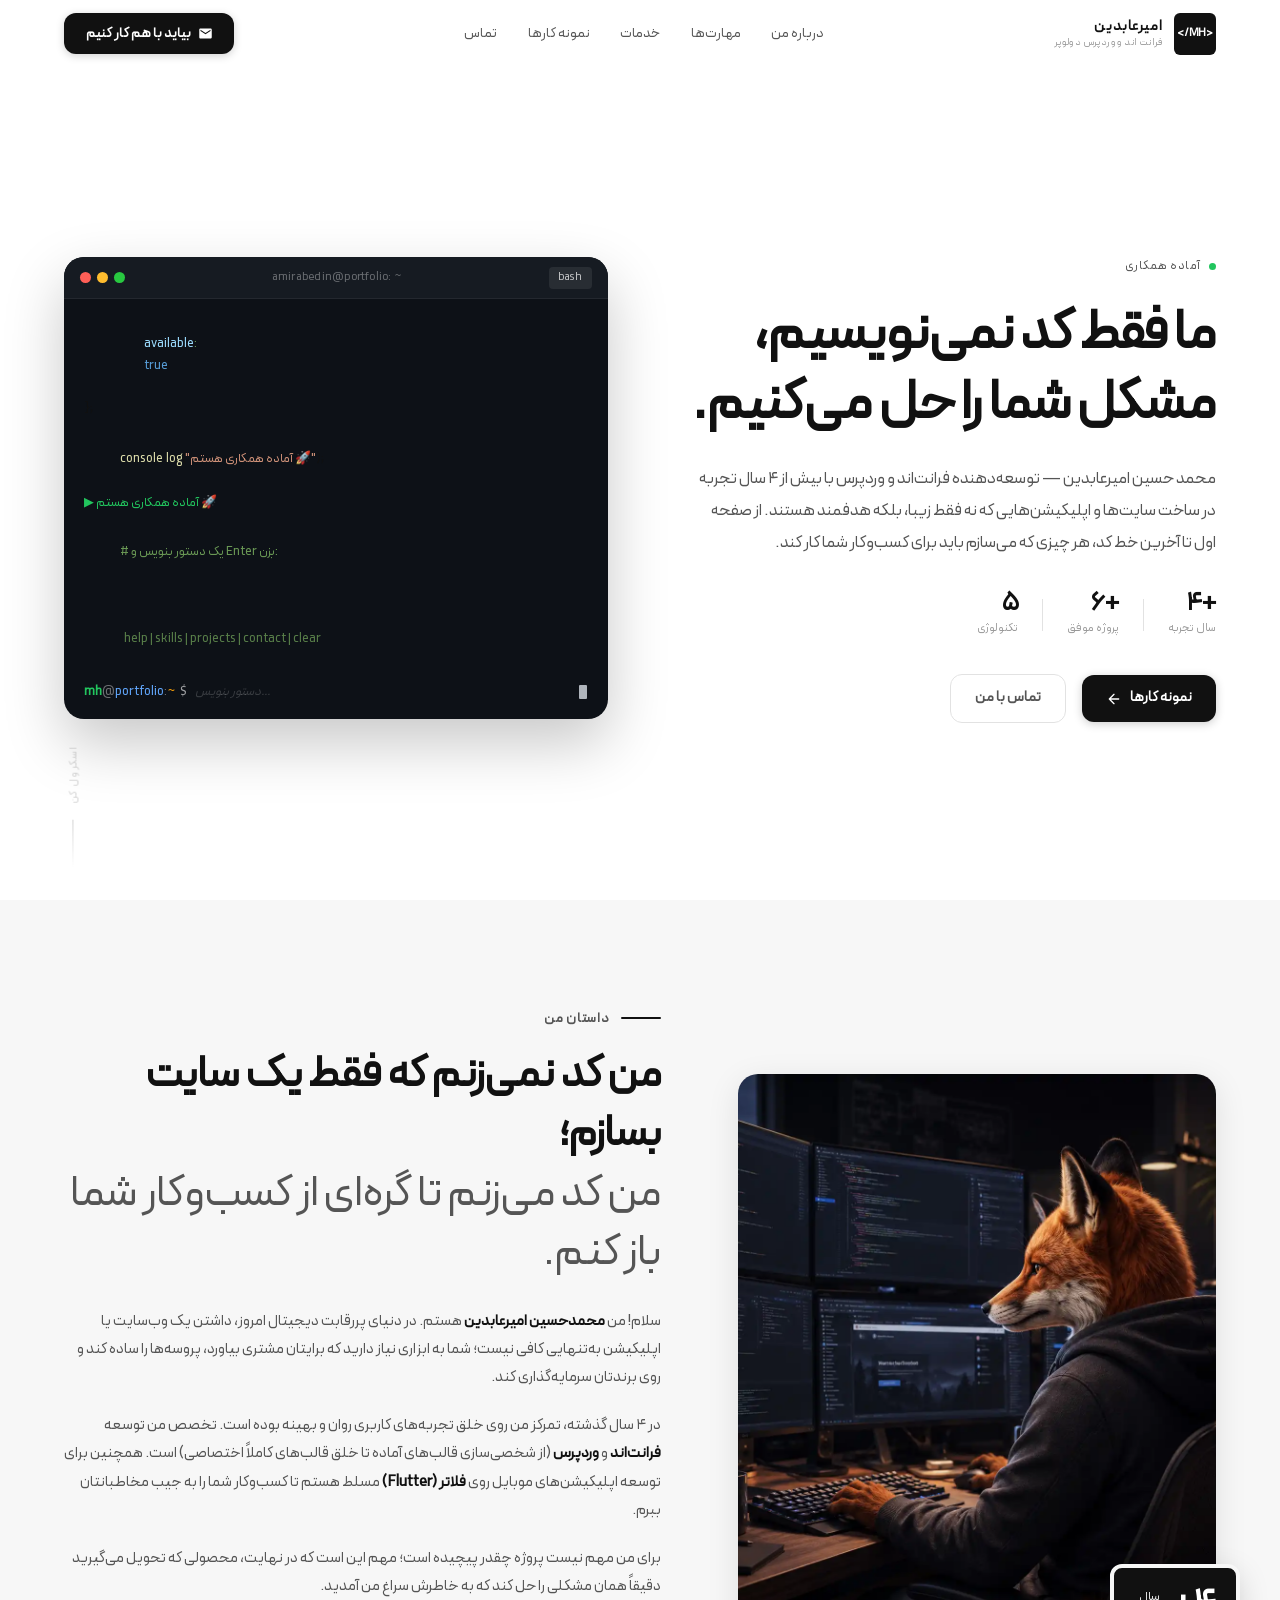
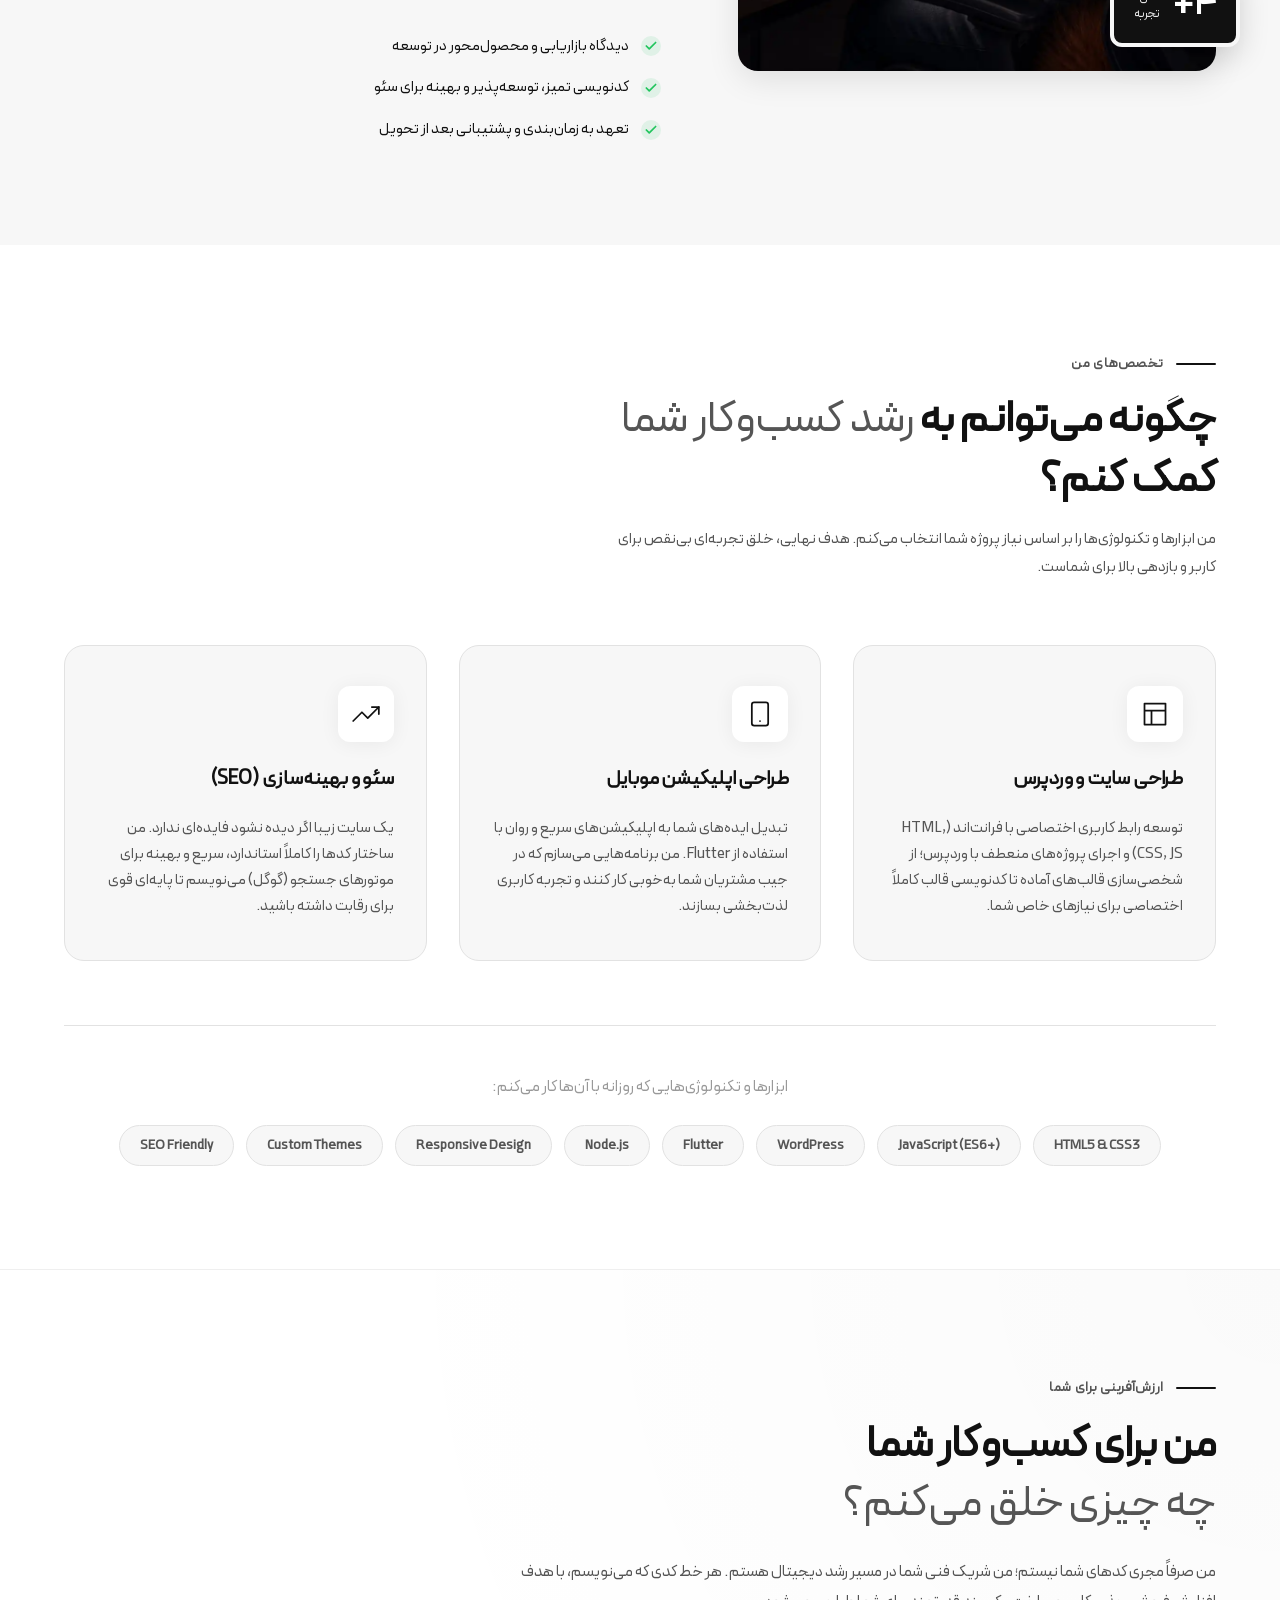
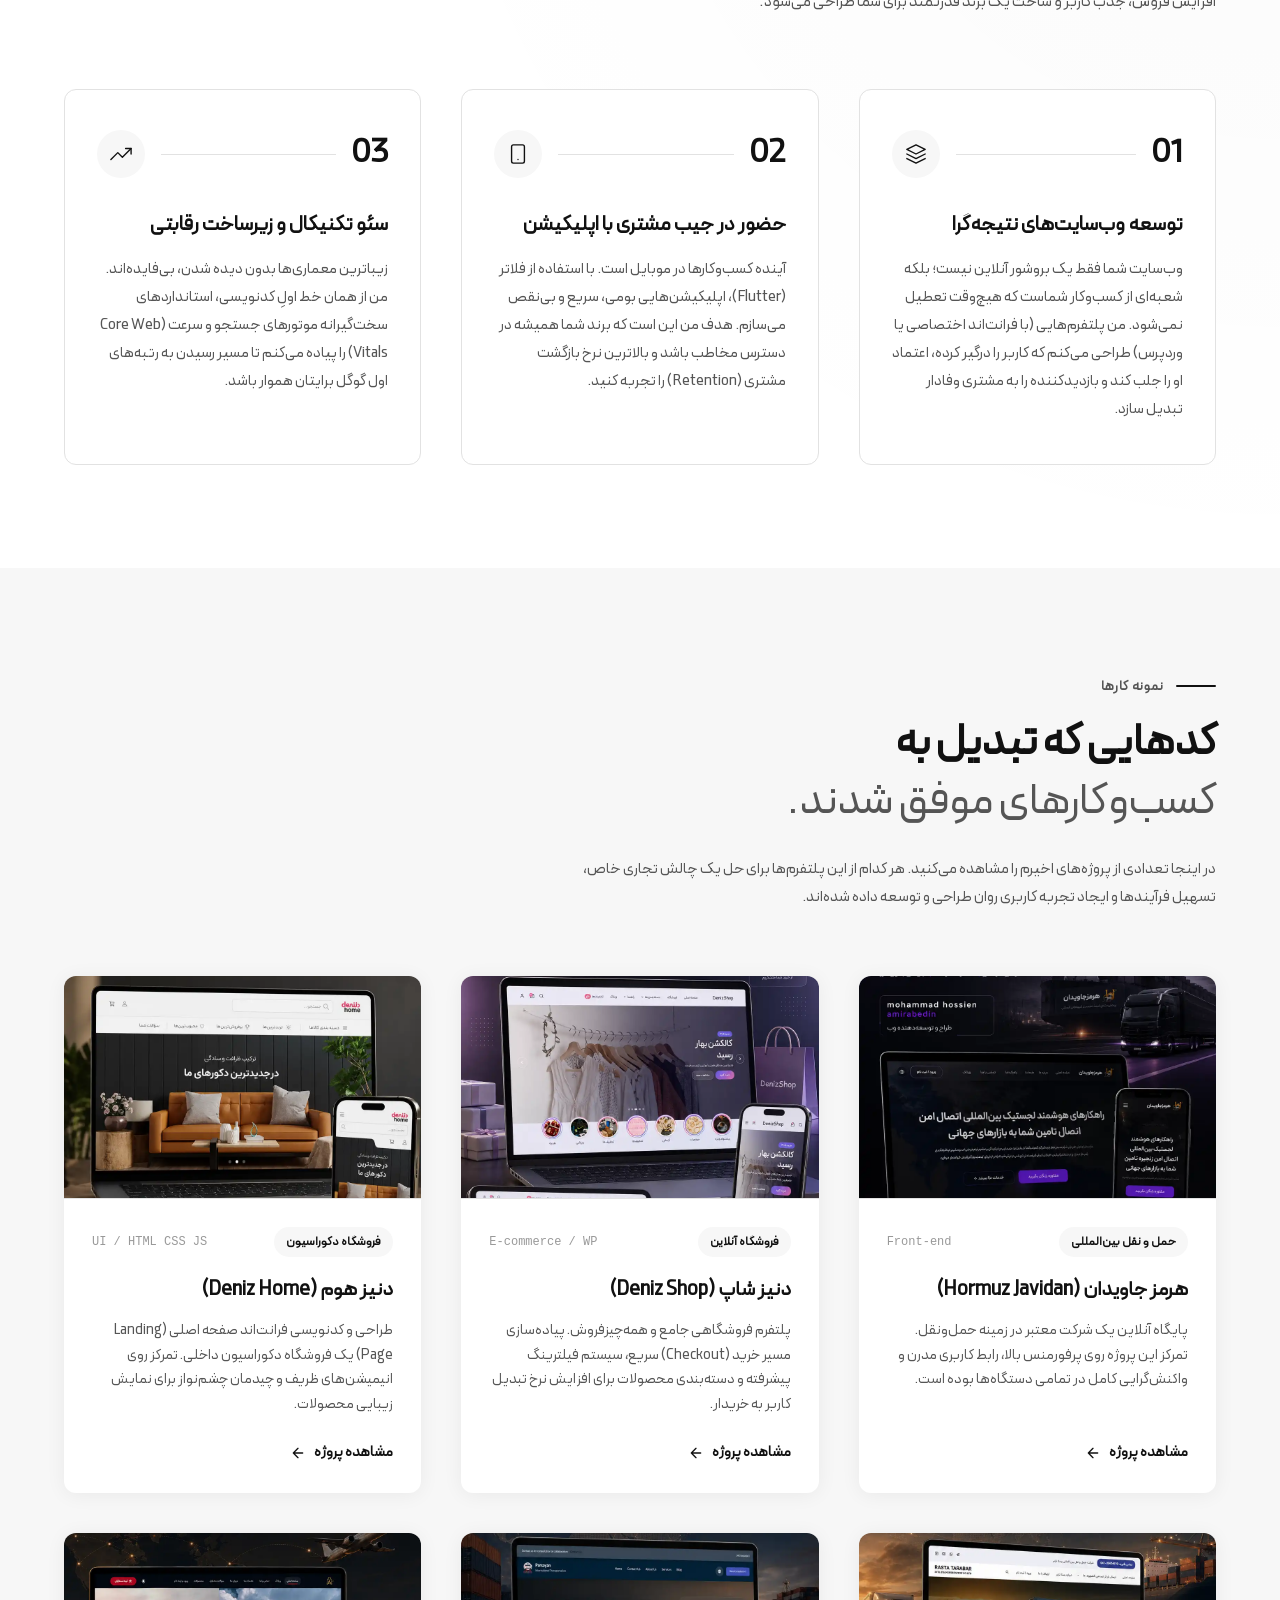
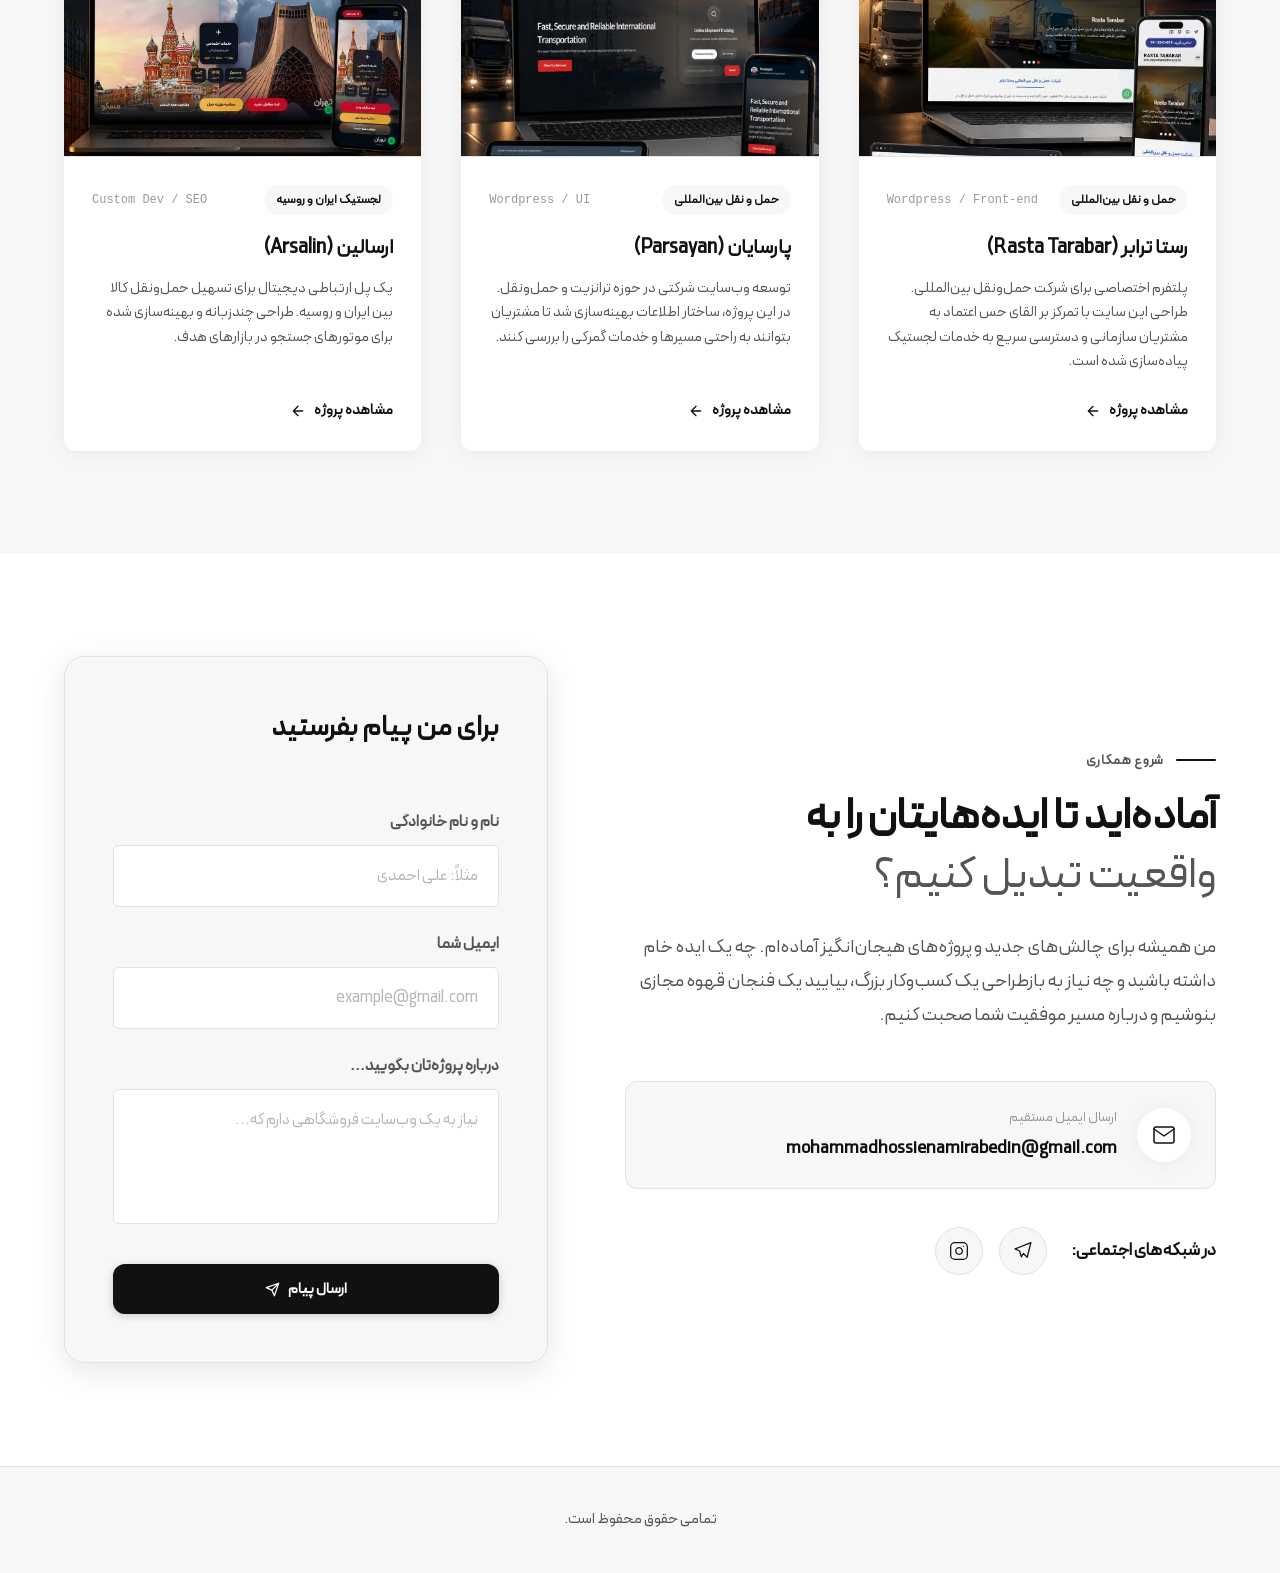
==== commit d52162c2: "add ME files" ====
--- a/index.html
+++ b/index.html
@@ -3,1316 +3,929 @@
   <head>
     <meta charset="UTF-8" />
     <meta name="viewport" content="width=device-width, initial-scale=1.0" />
-    <title>پوچیتا - فروشگاه انیمه و گیم</title>
-    <link rel="stylesheet" href="assets/css/style.css" />
-    <link
-      rel="stylesheet"
-      href="https://cdn.jsdelivr.net/npm/swiper@11/swiper-bundle.min.css"
-    />
+    <title>Mohammad Hossein Amirabedin | Frontend & WordPress Developer</title>
+    <link rel="stylesheet" href="style.css" />
   </head>
+
   <body>
-    <header class="header">
-      <div class="top-bar">
-        <span>ارسال رایگان برای سفارش‌های بالای یک میلیون تومان</span>
-      </div>
-
-      <div class="main-header">
-        <button class="hamburger" aria-label="Open Menu">
-          <span></span>
-          <span></span>
-          <span></span>
+    <div class="drawer-overlay" id="drawerOverlay" aria-hidden="true"></div>
+
+    <nav
+      class="mobile-drawer"
+      id="mobileDrawer"
+      aria-label="منوی ناوبری موبایل"
+      aria-hidden="true"
+    >
+      <div class="drawer__header">
+        <a href="#" class="logo" aria-label="رفتن به صفحه اصلی">
+          <div class="logo__mark"><span>&lt;MH/&gt;</span></div>
+          <div class="logo__text">
+            <span class="logo__brand">امیرعابدین</span>
+            <span class="logo__role">فرانت اند و وردپرس دولوپر</span>
+          </div>
+        </a>
+        <button class="drawer__close" id="drawerClose" aria-label="بستن منو">
+          <svg viewBox="0 0 24 24">
+            <line x1="18" y1="6" x2="6" y2="18" />
+            <line x1="6" y1="6" x2="18" y2="18" />
+          </svg>
         </button>
-
-        <a href="/" class="logo"><img src="assets/img/logo.webp" /></a>
-
-        <div class="search-container">
-          <button class="search-btn">
-            <svg
-              viewBox="0 0 24 24"
-              fill="none"
-              stroke="currentColor"
-              stroke-width="1.7"
-            >
-              <circle cx="11" cy="11" r="8" />
-              <path d="m21 21-4.3-4.3" />
+      </div>
+
+      <div class="drawer__nav">
+        <a href="#about" class="drawer__link" data-section="about">
+          <span>درباره من</span>
+          <svg viewBox="0 0 24 24" class="drawer__arrow">
+            <polyline points="9 18 15 12 9 6" />
+          </svg>
+        </a>
+        <a href="#skills" class="drawer__link" data-section="skills">
+          <span>مهارت‌ها</span>
+          <svg viewBox="0 0 24 24" class="drawer__arrow">
+            <polyline points="9 18 15 12 9 6" />
+          </svg>
+        </a>
+        <a href="#services" class="drawer__link" data-section="services">
+          <span>خدمات</span>
+          <svg viewBox="0 0 24 24" class="drawer__arrow">
+            <polyline points="9 18 15 12 9 6" />
+          </svg>
+        </a>
+        <a href="#projects" class="drawer__link" data-section="projects">
+          <span>نمونه کارها</span>
+          <svg viewBox="0 0 24 24" class="drawer__arrow">
+            <polyline points="9 18 15 12 9 6" />
+          </svg>
+        </a>
+        <div class="drawer__divider"></div>
+        <a href="#contact" class="drawer__link" data-section="contact">
+          <span>تماس</span>
+          <svg viewBox="0 0 24 24" class="drawer__arrow">
+            <polyline points="9 18 15 12 9 6" />
+          </svg>
+        </a>
+      </div>
+
+      <div class="drawer__footer">
+        <a href="#contact" class="btn-cta btn-cta--full" id="drawerCTA">
+          <svg viewBox="0 0 24 24">
+            <path
+              d="M20 4H4c-1.1 0-2 .9-2 2v12c0 1.1.9 2 2 2h16c1.1 0 2-.9 2-2V6c0-1.1-.9-2-2-2zm0 4l-8 5-8-5V6l8 5 8-5v2z"
+            />
+          </svg>
+          بیاید با هم کار کنیم
+        </a>
+      </div>
+    </nav>
+
+    <header class="header" id="siteHeader" role="banner">
+      <div class="header__inner">
+        <a href="#" class="logo" aria-label="رفتن به صفحه اصلی">
+          <div class="logo__mark"><span>&lt;MH/&gt;</span></div>
+          <div class="logo__text">
+            <span class="logo__brand">امیرعابدین</span>
+            <span class="logo__role">فرانت اند و وردپرس دولوپر</span>
+          </div>
+        </a>
+
+        <nav class="header__nav" aria-label="منوی اصلی">
+          <a href="#about" class="nav__link" data-section="about">درباره من</a>
+          <a href="#skills" class="nav__link" data-section="skills">مهارت‌ها</a>
+          <a href="#services" class="nav__link" data-section="services"
+            >خدمات</a
+          >
+          <a href="#projects" class="nav__link" data-section="projects"
+            >نمونه کارها</a
+          >
+          <a href="#contact" class="nav__link" data-section="contact">تماس</a>
+        </nav>
+
+        <div class="header__actions">
+          <a href="#contact" class="btn-cta" aria-label="تماس با من">
+            <svg viewBox="0 0 24 24">
+              <path
+                d="M20 4H4c-1.1 0-2 .9-2 2v12c0 1.1.9 2 2 2h16c1.1 0 2-.9 2-2V6c0-1.1-.9-2-2-2zm0 4l-8 5-8-5V6l8 5 8-5v2z"
+              />
             </svg>
+            <span class="btn-cta__text">بیاید با هم کار کنیم</span>
+          </a>
+
+          <button
+            class="hamburger"
+            id="hamburgerBtn"
+            aria-label="باز کردن منو"
+            aria-expanded="false"
+            aria-controls="mobileDrawer"
+          >
+            <span class="hamburger__bar hamburger__bar--top"></span>
+            <span class="hamburger__bar hamburger__bar--mid"></span>
+            <span class="hamburger__bar hamburger__bar--bot"></span>
           </button>
-          <input
-            type="text"
-            class="search-input"
-            placeholder="جستجوی انیمه، فیگور، اکسسوری..."
-          />
-        </div>
-
-        <div class="header-actions">
-          <a href="#" class="action-btn">
-            <svg
-              viewBox="0 0 24 24"
-              fill="none"
-              stroke="currentColor"
-              stroke-width="1.7"
-            >
-              <path d="M19 21v-2a4 4 0 0 0-4-4H9a4 4 0 0 0-4 4v2" />
-              <circle cx="12" cy="7" r="4" />
-            </svg>
-          </a>
-          <a href="#" class="action-btn cart-btn">
-            <span class="cart-badge">۳</span>
-            <svg
-              viewBox="0 0 24 24"
-              fill="none"
-              stroke="currentColor"
-              stroke-width="1.7"
-            >
-              <path d="M6 2 3 6v14a2 2 0 0 0 2 2h14a2 2 0 0 0 2-2V6l-3-4Z" />
-              <path d="M3 6h18" />
-              <path d="M16 10a4 4 0 0 1-8 0" />
-            </svg>
-          </a>
-        </div>
-      </div>
-
-      <div class="nav-overlay"></div>
-
-      <nav class="main-nav">
-        <div class="mobile-nav-header">
-          <span class="mobile-logo">پوچیتا</span>
-          <button class="close-menu-btn" aria-label="Close Menu">
-            <svg
-              viewBox="0 0 24 24"
-              fill="none"
-              stroke="currentColor"
-              stroke-width="2"
-              stroke-linecap="round"
-              stroke-linejoin="round"
-            >
-              <line x1="18" y1="6" x2="6" y2="18"></line>
-              <line x1="6" y1="6" x2="18" y2="18"></line>
-            </svg>
-          </button>
-        </div>
-
-        <ul class="nav-list">
-          <li>
-            <a href="#">صفحه اصلی</a>
-          </li>
-          <li class="has-mega-menu">
-            <a href="#">
-              فروشگاه
-              <svg
-                class="chevron"
-                viewBox="0 0 24 24"
-                fill="none"
-                stroke="currentColor"
-                stroke-width="1.7"
-              >
-                <path d="m6 9 6 6 6-6" />
-              </svg>
-            </a>
-            <div class="mega-menu-wrapper">
-              <div class="mega-menu">
-                <div class="mega-column">
-                  <span class="mega-title">محصولات انیمه‌ای</span>
-                  <a href="#">اکشن فیگور و نندوروئید</a>
-                  <a href="#">کاسپلی و لباس</a>
-                  <a href="#">مانگا و کمیک</a>
-                  <a href="#">پوستر و لایت باکس</a>
-                </div>
-                <div class="mega-column">
-                  <span class="mega-title">لوازم گیمینگ</span>
-                  <a href="#">پد ماوس و کیبورد</a>
-                  <a href="#">اکسسوری اتاق گیمینگ</a>
-                  <a href="#">لوازم استریم</a>
-                  <a href="#">ماگ و فلاسک</a>
-                </div>
-                <div class="mega-column">
-                  <span class="mega-title">پیشنهادهای ویژه</span>
-                  <a href="#">جعبه شانس (Mystery Box)</a>
-                  <a href="#">پکیج‌های اقتصادی</a>
-                  <a href="#">تخفیف‌های زمان‌دار</a>
-                </div>
-              </div>
-            </div>
-          </li>
-          <li class="has-mega-menu">
-            <a href="#">
-              جهان انیمه و بازی
-              <svg
-                class="chevron"
-                viewBox="0 0 24 24"
-                fill="none"
-                stroke="currentColor"
-                stroke-width="1.7"
-              >
-                <path d="m6 9 6 6 6-6" />
-              </svg>
-            </a>
-            <div class="mega-menu-wrapper">
-              <div class="mega-menu">
-                <div class="mega-column">
-                  <span class="mega-title">انیمه‌های شونن</span>
-                  <a href="#">وان پیس (One Piece)</a>
-                  <a href="#">ناروتو (Naruto)</a>
-                  <a href="#">اتک آن تایتان (AOT)</a>
-                  <a href="#">جوجوتسو کایسن (JJK)</a>
-                </div>
-                <div class="mega-column">
-                  <span class="mega-title">بازی‌های ویدیویی</span>
-                  <a href="#">گاد آو وار (God of War)</a>
-                  <a href="#">دارک سولز (Dark Souls)</a>
-                  <a href="#">رد دد ردمپشن (RDR2)</a>
-                  <a href="#">سایبرپانک ۲۰۷۷</a>
-                </div>
-              </div>
-            </div>
-          </li>
-          <li>
-            <a href="#">اکشن فیگور</a>
-          </li>
-          <li>
-            <a href="#">وبلاگ</a>
-          </li>
-          <li>
-            <a href="#">درباره ما</a>
-          </li>
-        </ul>
-      </nav>
+        </div>
+      </div>
     </header>
 
-    <main>
-      <section class="hero">
-        <div class="hero-container">
-          <div class="hero-content">
-            <span class="hero-badge">پیشنهاد ویژه این هفته</span>
-            <h1 class="hero-title">
-              کالکشن جدید <span class="highlight">جوجوتسو کایسن</span> با تخفیف
-              محدود!
-            </h1>
-            <p class="hero-desc">
-              فیگورهای اورجینال، اکسسوری‌های خاص و لباس‌های طرح انیمه جوجوتسو
-              کایسن. موجودی انبار به شدت رو به اتمام است.
-            </p>
-
-            <div class="hero-timer">
-              <span class="timer-label">پایان تخفیف:</span>
-              <div class="time-blocks" id="heroCountdown">
-                <div class="time-box"><span id="h-hours">۱۲</span></div>
-                <span class="time-sep">:</span>
-                <div class="time-box"><span id="h-mins">۴۵</span></div>
-                <span class="time-sep">:</span>
-                <div class="time-box"><span id="h-secs">۳۰</span></div>
-              </div>
-            </div>
-
-            <div class="hero-actions">
-              <a href="#" class="btn btn-primary">مشاهده کالکشن</a>
-              <a href="#" class="btn btn-secondary">پکیج‌های اقتصادی</a>
-            </div>
-            <span class="hero-trust"
-              >ارسال فوری به سراسر کشور + ضمانت اصالت کالا</span
-            >
-          </div>
-
-          <div class="hero-image-wrapper">
-            <img
-              src="assets/img/Hero.webp"
-              alt="کالکشن فیگورهای انیمه جوجوتسو کایسن"
-              class="hero-img"
-            />
-          </div>
-        </div>
-      </section>
-
-      <section class="categories-section">
-        <div class="categories-container">
-          <div class="section-header">
-            <h2 class="section-title">
-              دسته‌بندی‌های <span class="highlight">پوچیتا</span>
-            </h2>
-          </div>
-
-          <div class="categories-grid">
-            <a href="#" class="category-card">
-              <div class="category-icon-wrapper">
-                <img
-                  src="assets/img/action-figure.webp"
-                  alt="اکشن فیگور"
-                  class="category-img"
-                />
-              </div>
-              <span class="category-name">اکشن فیگور</span>
-            </a>
-
-            <a href="#" class="category-card">
-              <div class="category-icon-wrapper">
-                <img
-                  src="assets/img/necklace.webp"
-                  alt="اکسسوری"
-                  class="category-img"
-                />
-              </div>
-              <span class="category-name">اکسسوری و زیورآلات</span>
-            </a>
-
-            <a href="#" class="category-card">
-              <div class="category-icon-wrapper">
-                <img
-                  src="assets/img/T-Shirt.webp"
-                  alt="پوشاک گیمینگ"
-                  class="category-img"
-                />
-              </div>
-              <span class="category-name">پوشاک گیمینگ</span>
-            </a>
-
-            <a href="#" class="category-card">
-              <div class="category-icon-wrapper">
-                <img
-                  src="assets/img/decor.webp"
-                  alt="دکوریجات"
-                  class="category-img"
-                />
-              </div>
-              <span class="category-name">دکوریجات و لایت باکس</span>
-            </a>
-
-            <a href="#" class="category-card">
-              <div class="category-icon-wrapper">
-                <img
-                  src="assets/img/manga.webp"
-                  alt="مانگا و کمیک"
-                  class="category-img"
-                />
-              </div>
-              <span class="category-name">مانگا و کمیک</span>
-            </a>
-
-            <a href="#" class="category-card">
-              <div class="category-icon-wrapper">
-                <img
-                  src="assets/img/setup.webp"
-                  alt="لوازم استریم"
-                  class="category-img"
-                />
-              </div>
-              <span class="category-name">لوازم استریم</span>
-            </a>
-          </div>
-        </div>
-      </section>
-
-      <section class="trending-section">
-        <div class="trending-container">
-          <div class="trending-header">
-            <div class="trending-title-wrapper">
-              <h2 class="section-title">
-                پرفروش‌ترین‌های <span class="highlight">این هفته</span>
-              </h2>
-              <p class="trending-subtitle">
-                پرفروش‌ترین‌ها — انتخاب هزاران خریدار راضی
-              </p>
-            </div>
-
-            <div class="trending-header-actions">
-              <div class="global-timer">
-                <span class="timer-label">پایان جشنواره:</span>
-                <div class="time-blocks">
-                  <div class="time-box"><span id="t-hours">۲۴</span></div>
-                  <span class="time-sep">:</span>
-                  <div class="time-box"><span id="t-mins">۰۰</span></div>
-                  <span class="time-sep">:</span>
-                  <div class="time-box"><span id="t-secs">۰۰</span></div>
-                </div>
-              </div>
-
-              <div class="slider-navigation">
-                <button class="slider-btn trending-prev" aria-label="قبلی">
-                  <svg
-                    viewBox="0 0 24 24"
-                    fill="none"
-                    stroke="currentColor"
-                    stroke-width="2"
-                    stroke-linecap="round"
-                    stroke-linejoin="round"
-                  >
-                    <path d="m9 18 6-6-6-6" />
-                  </svg>
-                </button>
-                <button class="slider-btn trending-next" aria-label="بعدی">
-                  <svg
-                    viewBox="0 0 24 24"
-                    fill="none"
-                    stroke="currentColor"
-                    stroke-width="2"
-                    stroke-linecap="round"
-                    stroke-linejoin="round"
-                  >
-                    <path d="m15 18-6-6 6-6" />
-                  </svg>
-                </button>
-              </div>
-            </div>
-          </div>
-
-          <div class="swiper trending-swiper">
-            <div class="swiper-wrapper">
-              <div class="swiper-slide">
-                <a href="#" class="product-card">
-                  <div class="product-img-wrapper">
-                    <span class="discount-badge">۲۰٪ تخفیف</span>
-                    <img
-                      src="assets/img/Hero.webp"
-                      alt="فیگور گوجو ساتورو"
-                      class="product-img"
-                    />
-                  </div>
-                  <div class="product-info">
-                    <h3 class="product-title">
-                      اکشن فیگور اورجینال گوجو ساتورو جوجوتسو کایسن سری ۲۰۲۶
-                    </h3>
-                    <div class="product-price">
-                      <span class="old-price">۲,۵۰۰,۰۰۰</span>
-                      <span class="new-price">۲,۰۰۰,۰۰۰ تومان</span>
-                    </div>
-                    <div class="add-to-cart-btn">
-                      <svg
-                        viewBox="0 0 24 24"
-                        fill="none"
-                        stroke="currentColor"
-                        stroke-width="2"
-                      >
-                        <path
-                          d="M6 2 3 6v14a2 2 0 0 0 2 2h14a2 2 0 0 0 2-2V6l-3-4Z"
-                        />
-                        <path d="M3 6h18" />
-                        <path d="M16 10a4 4 0 0 1-8 0" />
-                      </svg>
-                      افزودن به سبد خرید
-                    </div>
-                  </div>
-                </a>
-              </div>
-
-              <div class="swiper-slide">
-                <a href="#" class="product-card">
-                  <div class="product-img-wrapper">
-                    <span class="discount-badge">۱۵٪ تخفیف</span>
-                    <img
-                      src="assets/img/witcher.webp"
-                      alt="گردنبند ویچر"
-                      class="product-img"
-                    />
-                  </div>
-                  <div class="product-info">
-                    <h3 class="product-title">
-                      گردنبند نقره‌ای گرگ سفید ویچر (The Witcher)
-                    </h3>
-                    <div class="product-price">
-                      <span class="old-price">۸۵۰,۰۰۰</span>
-                      <span class="new-price">۷۲۲,۵۰۰ تومان</span>
-                    </div>
-                    <div class="add-to-cart-btn">
-                      <svg
-                        viewBox="0 0 24 24"
-                        fill="none"
-                        stroke="currentColor"
-                        stroke-width="2"
-                      >
-                        <path
-                          d="M6 2 3 6v14a2 2 0 0 0 2 2h14a2 2 0 0 0 2-2V6l-3-4Z"
-                        />
-                        <path d="M3 6h18" />
-                        <path d="M16 10a4 4 0 0 1-8 0" />
-                      </svg>
-                      افزودن به سبد خرید
-                    </div>
-                  </div>
-                </a>
-              </div>
-
-              <div class="swiper-slide">
-                <a href="#" class="product-card">
-                  <div class="product-img-wrapper">
-                    <span class="discount-badge">۳۰٪ تخفیف</span>
-                    <img
-                      src="assets/img/attack-on-titan.webp"
-                      alt="هودی اتک آن تایتان"
-                      class="product-img"
-                    />
-                  </div>
-                  <div class="product-info">
-                    <h3 class="product-title">
-                      هودی مشکی طرح بال‌های آزادی اتک آن تایتان
-                    </h3>
-                    <div class="product-price">
-                      <span class="old-price">۱,۲۰۰,۰۰۰</span>
-                      <span class="new-price">۸۴۰,۰۰۰ تومان</span>
-                    </div>
-                    <div class="add-to-cart-btn">
-                      <svg
-                        viewBox="0 0 24 24"
-                        fill="none"
-                        stroke="currentColor"
-                        stroke-width="2"
-                      >
-                        <path
-                          d="M6 2 3 6v14a2 2 0 0 0 2 2h14a2 2 0 0 0 2-2V6l-3-4Z"
-                        />
-                        <path d="M3 6h18" />
-                        <path d="M16 10a4 4 0 0 1-8 0" />
-                      </svg>
-                      افزودن به سبد خرید
-                    </div>
-                  </div>
-                </a>
-              </div>
-
-              <div class="swiper-slide">
-                <a href="#" class="product-card">
-                  <div class="product-img-wrapper">
-                    <span class="discount-badge">۱۰٪ تخفیف</span>
-                    <img
-                      src="assets/img/Dark-Souls.webp"
-                      alt="پد ماوس دارک سولز"
-                      class="product-img"
-                    />
-                  </div>
-                  <div class="product-info">
-                    <h3 class="product-title">
-                      پد ماوس گیمینگ عریض دارک سولز (Dark Souls)
-                    </h3>
-                    <div class="product-price">
-                      <span class="old-price">۵۰۰,۰۰۰</span>
-                      <span class="new-price">۴۵۰,۰۰۰ تومان</span>
-                    </div>
-                    <div class="add-to-cart-btn">
-                      <svg
-                        viewBox="0 0 24 24"
-                        fill="none"
-                        stroke="currentColor"
-                        stroke-width="2"
-                      >
-                        <path
-                          d="M6 2 3 6v14a2 2 0 0 0 2 2h14a2 2 0 0 0 2-2V6l-3-4Z"
-                        />
-                        <path d="M3 6h18" />
-                        <path d="M16 10a4 4 0 0 1-8 0" />
-                      </svg>
-                      افزودن به سبد خرید
-                    </div>
-                  </div>
-                </a>
-              </div>
-
-              <div class="swiper-slide">
-                <a href="#" class="product-card">
-                  <div class="product-img-wrapper">
-                    <span class="discount-badge">۲۵٪ تخفیف</span>
-                    <img
-                      src="assets/img/Naruto.webp"
-                      alt="لایت باکس"
-                      class="product-img"
-                    />
-                  </div>
-                  <div class="product-info">
-                    <h3 class="product-title">
-                      لایت باکس سه بعدی طرح ناروتو اوزوماکی
-                    </h3>
-                    <div class="product-price">
-                      <span class="old-price">۱,۵۰۰,۰۰۰</span>
-                      <span class="new-price">۱,۱۲۵,۰۰۰ تومان</span>
-                    </div>
-                    <div class="add-to-cart-btn">
-                      <svg
-                        viewBox="0 0 24 24"
-                        fill="none"
-                        stroke="currentColor"
-                        stroke-width="2"
-                      >
-                        <path
-                          d="M6 2 3 6v14a2 2 0 0 0 2 2h14a2 2 0 0 0 2-2V6l-3-4Z"
-                        />
-                        <path d="M3 6h18" />
-                        <path d="M16 10a4 4 0 0 1-8 0" />
-                      </svg>
-                      افزودن به سبد خرید
-                    </div>
-                  </div>
-                </a>
-              </div>
-            </div>
-          </div>
-        </div>
-      </section>
-
-      <section class="promo-banner-section">
-        <div class="promo-container">
-          <div class="promo-content">
-            <span class="promo-badge">جشنواره تابستانه</span>
-            <h2 class="promo-title">
-              تخفیف‌های کهکشانی برای
-              <span class="highlight-orange">گیمرها و اوتاکوها!</span>
-            </h2>
-            <p class="promo-desc">
-              کالکشن ویژه‌ای از نایاب‌ترین فیگورها و اکسسوری‌های استریم با
-              تخفیف‌های تا ۵۰٪. این فرصت فقط تا پایان هفته اعتبار دارد.
-            </p>
-            <a href="#" class="btn btn-primary promo-btn">
-              ورود به جشنواره
-              <svg
-                viewBox="0 0 24 24"
-                fill="none"
-                stroke="currentColor"
-                stroke-width="2"
-              >
+    <div class="page-spacer"></div>
+
+    <section class="hero" id="hero" aria-label="معرفی">
+      <div class="hero__inner">
+        <div class="hero__content">
+          <div class="hero__eyebrow">
+            <span class="eyebrow__dot"></span>
+            <span>آماده همکاری</span>
+          </div>
+
+          <h1 class="hero__title">
+            ما فقط کد نمی‌نویسیم، مشکل شما را حل می‌کنیم.
+          </h1>
+
+          <p class="hero__bio">
+            محمد حسین امیرعابدین — توسعه‌دهنده فرانت‌اند و وردپرس با بیش از ۴
+            سال تجربه در ساخت سایت‌ها و اپلیکیشن‌هایی که نه فقط زیبا، بلکه
+            هدفمند هستند. از صفحه اول تا آخرین خط کد، هر چیزی که می‌سازم باید
+            برای کسب‌وکار شما کار کند.
+          </p>
+
+          <div class="hero__stats">
+            <div class="hero__stat">
+              <span class="stat__number">+۴</span>
+              <span class="stat__label">سال تجربه</span>
+            </div>
+            <div class="hero__stat-divider"></div>
+            <div class="hero__stat">
+              <span class="stat__number">+۶</span>
+              <span class="stat__label">پروژه موفق</span>
+            </div>
+            <div class="hero__stat-divider"></div>
+            <div class="hero__stat">
+              <span class="stat__number">۵</span>
+              <span class="stat__label">تکنولوژی</span>
+            </div>
+          </div>
+
+          <div class="hero__actions">
+            <a href="#projects" class="hero__btn hero__btn--primary">
+              نمونه کارها
+              <svg viewBox="0 0 24 24" aria-hidden="true">
                 <path d="M5 12h14M12 5l7 7-7 7" />
               </svg>
             </a>
-          </div>
-          <div class="promo-image-wrapper">
-            <img
-              src="assets/img/banner.webp"
-              alt="جشنواره تخفیف پوچیتا"
-              class="promo-img"
-            />
-          </div>
-        </div>
-      </section>
-
-      <section class="packages-section">
-        <div class="packages-container">
-          <div class="section-header packages-header">
-            <h2 class="section-title">
-              پکیچ های <span class="highlight">طلایی </span>پوچیتا
-            </h2>
-            <p class="section-subtitle">
-              با خرید ست کامل محصولات، هزینه کمتری پرداخت کنید!
+            <a href="#contact" class="hero__btn hero__btn--ghost">
+              تماس با من
+            </a>
+          </div>
+        </div>
+
+        <div class="hero__terminal-wrap" aria-label="ترمینال تعاملی">
+          <div class="terminal">
+            <div class="terminal__bar">
+              <div class="terminal__dots">
+                <span
+                  class="terminal__dot terminal__dot--red"
+                  title="بستن"
+                ></span>
+                <span
+                  class="terminal__dot terminal__dot--yellow"
+                  title="کوچک کردن"
+                ></span>
+                <span
+                  class="terminal__dot terminal__dot--green"
+                  title="بزرگ کردن"
+                ></span>
+              </div>
+              <span class="terminal__title">amirabedin@portfolio: ~</span>
+              <div class="terminal__tab-bar">
+                <span class="terminal__tab terminal__tab--active">bash</span>
+              </div>
+            </div>
+
+            <div
+              class="terminal__body"
+              id="terminalBody"
+              role="log"
+              aria-live="polite"
+            >
+              <div class="terminal__boot" id="terminalBoot">
+                <p class="t-line">
+                  <span class="t-comment"
+                    ># محمد حسین امیرعابدین — Portfolio</span
+                  >
+                </p>
+                <p class="t-line">
+                  <span class="t-comment"
+                    ># Frontend Developer | WordPress Specialist</span
+                  >
+                </p>
+                <p class="t-line t-line--gap"></p>
+                <p class="t-line">
+                  <span class="t-key">const</span>
+                  <span class="t-var">developer</span>
+                  <span class="t-op">=</span> {
+                </p>
+                <p class="t-line t-indent">
+                  <span class="t-str">name</span>:
+                  <span class="t-val">"Mohammad Hossein Amirabedin"</span>,
+                </p>
+                <p class="t-line t-indent">
+                  <span class="t-str">role</span>:
+                  <span class="t-val">"Frontend & WordPress Developer"</span>,
+                </p>
+                <p class="t-line t-indent">
+                  <span class="t-str">exp</span>: <span class="t-num">4</span>,
+                  <span class="t-comment">// years</span>
+                </p>
+                <p class="t-line t-indent">
+                  <span class="t-str">stack</span>: [<span class="t-val"
+                    >"HTML"</span
+                  >, <span class="t-val">"CSS"</span>,
+                  <span class="t-val">"JS"</span>,
+                  <span class="t-val">"WP"</span>,
+                  <span class="t-val">"Flutter"</span>],
+                </p>
+                <p class="t-line t-indent">
+                  <span class="t-str">available</span>:
+                  <span class="t-bool">true</span>
+                </p>
+                <p class="t-line">};</p>
+                <p class="t-line t-line--gap"></p>
+                <p class="t-line">
+                  <span class="t-fn">console</span>.<span class="t-method"
+                    >log</span
+                  >(<span class="t-val">"آماده همکاری هستم 🚀"</span>);
+                </p>
+                <p class="t-line t-output">▶ آماده همکاری هستم 🚀</p>
+                <p class="t-line t-line--gap"></p>
+                <p class="t-line t-hint">
+                  <span class="t-comment"># یک دستور بنویس و Enter بزن:</span>
+                </p>
+                <p class="t-line t-hint t-hint--list">
+                  <span class="t-comment">
+                    help | skills | projects | contact | clear</span
+                  >
+                </p>
+                <p class="t-line t-line--gap"></p>
+              </div>
+
+              <div id="terminalHistory"></div>
+
+              <div class="terminal__input-line" id="terminalInputLine">
+                <span class="t-prompt">
+                  <span class="t-prompt-user">mh</span
+                  ><span class="t-prompt-at">@</span
+                  ><span class="t-prompt-host">portfolio</span
+                  ><span class="t-prompt-sep">:</span
+                  ><span class="t-prompt-dir">~</span
+                  ><span class="t-prompt-sign">$</span>
+                </span>
+                <div class="t-input-wrapper">
+                  <span
+                    class="t-input-mirror"
+                    id="inputMirror"
+                    aria-hidden="true"
+                  ></span>
+                  <input
+                    class="t-input"
+                    id="terminalInput"
+                    type="text"
+                    autocomplete="off"
+                    autocorrect="off"
+                    autocapitalize="off"
+                    spellcheck="false"
+                    placeholder="دستور بنویس..."
+                    aria-label="ترمینال — دستور وارد کن"
+                  />
+                  <span
+                    class="t-cursor"
+                    id="termCursor"
+                    aria-hidden="true"
+                  ></span>
+                </div>
+              </div>
+            </div>
+          </div>
+        </div>
+      </div>
+
+      <div class="hero__scroll" aria-hidden="true">
+        <span class="scroll__text">اسکرول کن</span>
+        <div class="scroll__line"></div>
+      </div>
+    </section>
+
+    <!-- ========================================
+         ABOUT SECTION
+    ======================================== -->
+    <section class="about section-padding" id="about" aria-label="درباره من">
+      <div class="about__inner">
+        <div class="about__visual">
+          <div class="about__image-wrapper">
+            <img src="Fox.webp" alt="محمد حسین امیرعابدین" class="about__img" />
+            <div class="about__experience-badge">
+              <span class="badge__num">۴+</span>
+              <span class="badge__text">سال<br />تجربه</span>
+            </div>
+          </div>
+        </div>
+
+        <div class="about__content">
+          <div class="section-eyebrow">
+            <span class="eyebrow__line"></span>
+            <span>داستان من</span>
+          </div>
+
+          <h2 class="section-title">
+            من کد نمی‌زنم که فقط یک سایت بسازم؛<br />
+            <span class="highlight-text"
+              >من کد می‌زنم تا گره‌ای از کسب‌وکار شما باز کنم.</span
+            >
+          </h2>
+
+          <div class="about__text">
+            <p>
+              سلام! من <strong>محمدحسین امیرعابدین</strong> هستم. در دنیای
+              پررقابت دیجیتال امروز، داشتن یک وب‌سایت یا اپلیکیشن به‌تنهایی کافی
+              نیست؛ شما به ابزاری نیاز دارید که برایتان مشتری بیاورد، پروسه‌ها
+              را ساده کند و روی برندتان سرمایه‌گذاری کند.
             </p>
-          </div>
-
-          <div class="packages-grid">
-            <a href="#" class="package-card">
-              <div class="package-images-wrapper">
-                <span class="package-badge">ارزش خرید بالا</span>
-                <div class="package-images">
-                  <div class="package-img-box">
-                    <img
-                      src="assets/img/witcher.webp"
-                      alt="گردنبند ویچر"
-                      class="pack-img"
+            <p>
+              در ۴ سال گذشته، تمرکز من روی خلق تجربه‌های کاربری روان و بهینه
+              بوده است. تخصص من توسعه <strong>فرانت‌اند</strong> و
+              <strong>وردپرس</strong> (از شخصی‌سازی قالب‌های آماده تا خلق
+              قالب‌های کاملاً اختصاصی) است. همچنین برای توسعه اپلیکیشن‌های
+              موبایل روی <strong>فلاتر (Flutter)</strong> مسلط هستم تا کسب‌وکار
+              شما را به جیب مخاطبانتان ببرم.
+            </p>
+            <p>
+              برای من مهم نیست پروژه چقدر پیچیده است؛ مهم این است که در نهایت،
+              محصولی که تحویل می‌گیرید دقیقاً همان مشکلی را حل کند که به خاطرش
+              سراغ من آمدید.
+            </p>
+          </div>
+
+          <ul class="about__list">
+            <li>
+              <svg viewBox="0 0 24 24"><path d="M20 6L9 17l-5-5" /></svg>
+              <span>دیدگاه بازاریابی و محصول‌محور در توسعه</span>
+            </li>
+            <li>
+              <svg viewBox="0 0 24 24"><path d="M20 6L9 17l-5-5" /></svg>
+              <span>کدنویسی تمیز، توسعه‌پذیر و بهینه برای سئو</span>
+            </li>
+            <li>
+              <svg viewBox="0 0 24 24"><path d="M20 6L9 17l-5-5" /></svg>
+              <span>تعهد به زمان‌بندی و پشتیبانی بعد از تحویل</span>
+            </li>
+          </ul>
+        </div>
+      </div>
+    </section>
+
+    <!-- ========================================
+         SKILLS & SERVICES SECTION
+    ======================================== -->
+    <section
+      class="skills section-padding"
+      id="skills"
+      aria-label="مهارت‌ها و خدمات"
+    >
+      <div class="skills__inner">
+        <div class="skills__header">
+          <div class="section-eyebrow">
+            <span class="eyebrow__line"></span>
+            <span>تخصص‌های من</span>
+          </div>
+          <h2 class="section-title">
+            چگونه می‌توانم به
+            <span class="highlight-text">رشد کسب‌وکار شما</span> کمک کنم؟
+          </h2>
+          <p class="skills__desc">
+            من ابزارها و تکنولوژی‌ها را بر اساس نیاز پروژه شما انتخاب می‌کنم.
+            هدف نهایی، خلق تجربه‌ای بی‌نقص برای کاربر و بازدهی بالا برای شماست.
+          </p>
+        </div>
+
+        <div class="services__grid">
+          <div class="service-card">
+            <div class="service-card__icon">
+              <svg viewBox="0 0 24 24">
+                <path d="M3 3h18v18H3zM3 9h18M9 21V9" />
+              </svg>
+            </div>
+            <h3 class="service-card__title">طراحی سایت و وردپرس</h3>
+            <p class="service-card__text">
+              توسعه رابط کاربری اختصاصی با فرانت‌اند (HTML, CSS, JS) و اجرای
+              پروژه‌های منعطف با وردپرس؛ از شخصی‌سازی قالب‌های آماده تا کدنویسی
+              قالب کاملاً اختصاصی برای نیازهای خاص شما.
+            </p>
+          </div>
+
+          <div class="service-card">
+            <div class="service-card__icon">
+              <svg viewBox="0 0 24 24">
+                <rect x="5" y="2" width="14" height="20" rx="2" ry="2" />
+                <line x1="12" y1="18" x2="12.01" y2="18" />
+              </svg>
+            </div>
+            <h3 class="service-card__title">طراحی اپلیکیشن موبایل</h3>
+            <p class="service-card__text">
+              تبدیل ایده‌های شما به اپلیکیشن‌های سریع و روان با استفاده از
+              Flutter. من برنامه‌هایی می‌سازم که در جیب مشتریان شما به‌خوبی کار
+              کنند و تجربه کاربری لذت‌بخشی بسازند.
+            </p>
+          </div>
+
+          <div class="service-card">
+            <div class="service-card__icon">
+              <svg viewBox="0 0 24 24">
+                <polyline points="23 6 13.5 15.5 8.5 10.5 1 18" />
+                <polyline points="17 6 23 6 23 12" />
+              </svg>
+            </div>
+            <h3 class="service-card__title">سئو و بهینه‌سازی (SEO)</h3>
+            <p class="service-card__text">
+              یک سایت زیبا اگر دیده نشود فایده‌ای ندارد. من ساختار کدها را
+              کاملاً استاندارد، سریع و بهینه برای موتورهای جستجو (گوگل) می‌نویسم
+              تا پایه‌ای قوی برای رقابت داشته باشید.
+            </p>
+          </div>
+        </div>
+
+        <div class="tech__container">
+          <h4 class="tech__title">
+            ابزارها و تکنولوژی‌هایی که روزانه با آن‌ها کار می‌کنم:
+          </h4>
+          <div class="tech__list">
+            <span class="tech__pill">HTML5 & CSS3</span>
+            <span class="tech__pill">JavaScript (ES6+)</span>
+            <span class="tech__pill">WordPress</span>
+            <span class="tech__pill">Flutter</span>
+            <span class="tech__pill">Node.js</span>
+            <span class="tech__pill">Responsive Design</span>
+            <span class="tech__pill">Custom Themes</span>
+            <span class="tech__pill">SEO Friendly</span>
+          </div>
+        </div>
+      </div>
+    </section>
+
+    <!-- ========================================
+         SERVICES SECTION (راهکارهای اجرایی)
+    ======================================== -->
+    <section
+      class="services section-padding"
+      id="services"
+      aria-label="خدمات و راهکارها"
+    >
+      <div class="services__inner">
+        <div class="services__head">
+          <div class="section-eyebrow">
+            <span class="eyebrow__line"></span>
+            <span>ارزش‌آفرینی برای شما</span>
+          </div>
+          <h2 class="section-title">
+            من برای کسب‌وکار شما <br />
+            <span class="highlight-text">چه چیزی خلق می‌کنم؟</span>
+          </h2>
+          <p class="services__intro">
+            من صرفاً مجری کدهای شما نیستم؛ من شریک فنی شما در مسیر رشد دیجیتال
+            هستم. هر خط کدی که می‌نویسم، با هدف افزایش فروش، جذب کاربر و ساخت یک
+            برند قدرتمند برای شما طراحی می‌شود.
+          </p>
+        </div>
+
+        <div class="services__grid-modern">
+          <article class="svc-card">
+            <div class="svc-card__top">
+              <span class="svc-card__num">01</span>
+              <div class="svc-card__line"></div>
+              <div class="svc-card__icon">
+                <svg viewBox="0 0 24 24">
+                  <path
+                    d="M12 2L2 7l10 5 10-5-10-5zM2 17l10 5 10-5M2 12l10 5 10-5"
+                  />
+                </svg>
+              </div>
+            </div>
+            <h3 class="svc-card__title">توسعه وب‌سایت‌های نتیجه‌گرا</h3>
+            <p class="svc-card__text">
+              وب‌سایت شما فقط یک بروشور آنلاین نیست؛ بلکه شعبه‌ای از کسب‌وکار
+              شماست که هیچ‌وقت تعطیل نمی‌شود. من پلتفرم‌هایی (با فرانت‌اند
+              اختصاصی یا وردپرس) طراحی می‌کنم که کاربر را درگیر کرده، اعتماد او
+              را جلب کند و بازدیدکننده را به مشتری وفادار تبدیل سازد.
+            </p>
+          </article>
+
+          <article class="svc-card">
+            <div class="svc-card__top">
+              <span class="svc-card__num">02</span>
+              <div class="svc-card__line"></div>
+              <div class="svc-card__icon">
+                <svg viewBox="0 0 24 24">
+                  <rect x="5" y="2" width="14" height="20" rx="2" ry="2" />
+                  <line x1="12" y1="18" x2="12.01" y2="18" />
+                </svg>
+              </div>
+            </div>
+            <h3 class="svc-card__title">حضور در جیب مشتری با اپلیکیشن</h3>
+            <p class="svc-card__text">
+              آینده کسب‌وکارها در موبایل است. با استفاده از فلاتر (Flutter)،
+              اپلیکیشن‌هایی بومی، سریع و بی‌نقص می‌سازم. هدف من این است که برند
+              شما همیشه در دسترس مخاطب باشد و بالاترین نرخ بازگشت مشتری
+              (Retention) را تجربه کنید.
+            </p>
+          </article>
+
+          <article class="svc-card">
+            <div class="svc-card__top">
+              <span class="svc-card__num">03</span>
+              <div class="svc-card__line"></div>
+              <div class="svc-card__icon">
+                <svg viewBox="0 0 24 24">
+                  <polyline points="23 6 13.5 15.5 8.5 10.5 1 18" />
+                  <polyline points="17 6 23 6 23 12" />
+                </svg>
+              </div>
+            </div>
+            <h3 class="svc-card__title">سئو تکنیکال و زیرساخت رقابتی</h3>
+            <p class="svc-card__text">
+              زیباترین معماری‌ها بدون دیده شدن، بی‌فایده‌اند. من از همان خط اولِ
+              کدنویسی، استانداردهای سخت‌گیرانه موتورهای جستجو و سرعت (Core Web
+              Vitals) را پیاده می‌کنم تا مسیر رسیدن به رتبه‌های اول گوگل برایتان
+              هموار باشد.
+            </p>
+          </article>
+        </div>
+      </div>
+    </section>
+
+    <!-- ========================================
+         PROJECTS SECTION (نمونه کارها)
+    ======================================== -->
+    <section
+      class="projects section-padding"
+      id="projects"
+      aria-label="نمونه کارهای من"
+    >
+      <div class="projects__inner">
+        <div class="projects__head">
+          <div class="section-eyebrow">
+            <span class="eyebrow__line"></span>
+            <span>نمونه کارها</span>
+          </div>
+          <h2 class="section-title">
+            کدهایی که تبدیل به <br />
+            <span class="highlight-text">کسب‌وکارهای موفق شدند.</span>
+          </h2>
+          <p class="projects__intro">
+            در اینجا تعدادی از پروژه‌های اخیرم را مشاهده می‌کنید. هر کدام از این
+            پلتفرم‌ها برای حل یک چالش تجاری خاص، تسهیل فرآیندها و ایجاد تجربه
+            کاربری روان طراحی و توسعه داده شده‌اند.
+          </p>
+        </div>
+
+        <div class="projects__grid">
+          <article class="project-card">
+            <div class="project-card__img-wrap">
+              <img
+                src="hormuzjavidan.webp"
+                alt="هرمز جاویدان"
+                class="project-card__img"
+              />
+            </div>
+            <div class="project-card__content">
+              <div class="project-card__meta">
+                <span class="project-card__tag">حمل و نقل بین‌المللی</span>
+                <span class="project-card__tech">Front-end</span>
+              </div>
+              <h3 class="project-card__title">هرمز جاویدان (Hormuz Javidan)</h3>
+              <p class="project-card__desc">
+                پایگاه آنلاین یک شرکت معتبر در زمینه حمل‌ونقل. تمرکز این پروژه
+                روی پرفورمنس بالا، رابط کاربری مدرن و واکنش‌گرایی کامل در تمامی
+                دستگاه‌ها بوده است.
+              </p>
+              <a
+                href="https://hormuzjavidan.com"
+                class="project-card__link"
+                target="_blank"
+                rel="noopener noreferrer"
+              >
+                مشاهده پروژه
+                <svg viewBox="0 0 24 24">
+                  <path d="M5 12h14M12 5l7 7-7 7" />
+                </svg>
+              </a>
+            </div>
+          </article>
+
+          <article class="project-card">
+            <div class="project-card__img-wrap">
+              <img
+                src="denizshop.webp"
+                alt="دنیز شاپ"
+                class="project-card__img"
+              />
+            </div>
+            <div class="project-card__content">
+              <div class="project-card__meta">
+                <span class="project-card__tag">فروشگاه آنلاین</span>
+                <span class="project-card__tech">E-commerce / WP</span>
+              </div>
+              <h3 class="project-card__title">دنیز شاپ (Deniz Shop)</h3>
+              <p class="project-card__desc">
+                پلتفرم فروشگاهی جامع و همه‌چیزفروش. پیاده‌سازی مسیر خرید
+                (Checkout) سریع، سیستم فیلترینگ پیشرفته و دسته‌بندی محصولات برای
+                افزایش نرخ تبدیل کاربر به خریدار.
+              </p>
+              <a
+                href="https://guysh316.github.io/denizshopq/"
+                class="project-card__link"
+                target="_blank"
+                rel="noopener noreferrer"
+              >
+                مشاهده پروژه
+                <svg viewBox="0 0 24 24">
+                  <path d="M5 12h14M12 5l7 7-7 7" />
+                </svg>
+              </a>
+            </div>
+          </article>
+
+          <article class="project-card">
+            <div class="project-card__img-wrap">
+              <img
+                src="denizhome.webp"
+                alt="دنیز هوم"
+                class="project-card__img"
+              />
+            </div>
+            <div class="project-card__content">
+              <div class="project-card__meta">
+                <span class="project-card__tag">فروشگاه دکوراسیون</span>
+                <span class="project-card__tech">UI / HTML CSS JS</span>
+              </div>
+              <h3 class="project-card__title">دنیز هوم (Deniz Home)</h3>
+              <p class="project-card__desc">
+                طراحی و کدنویسی فرانت‌اند صفحه اصلی (Landing Page) یک فروشگاه
+                دکوراسیون داخلی. تمرکز روی انیمیشن‌های ظریف و چیدمان چشم‌نواز
+                برای نمایش زیبایی محصولات.
+              </p>
+              <a
+                href="https://guysh316.github.io/denizhome/"
+                class="project-card__link"
+                target="_blank"
+                rel="noopener noreferrer"
+              >
+                مشاهده پروژه
+                <svg viewBox="0 0 24 24">
+                  <path d="M5 12h14M12 5l7 7-7 7" />
+                </svg>
+              </a>
+            </div>
+          </article>
+          <article class="project-card">
+            <div class="project-card__img-wrap">
+              <img
+                src="rastatarabar.webp"
+                alt="رستا ترابر"
+                class="project-card__img"
+              />
+            </div>
+            <div class="project-card__content">
+              <div class="project-card__meta">
+                <span class="project-card__tag">حمل و نقل بین‌المللی</span>
+                <span class="project-card__tech">Wordpress / Front-end</span>
+              </div>
+              <h3 class="project-card__title">رستا ترابر (Rasta Tarabar)</h3>
+              <p class="project-card__desc">
+                پلتفرم اختصاصی برای شرکت حمل‌ونقل بین‌المللی. طراحی این سایت با
+                تمرکز بر القای حس اعتماد به مشتریان سازمانی و دسترسی سریع به
+                خدمات لجستیک پیاده‌سازی شده است.
+              </p>
+              <a
+                href="https://rastatarabar.com"
+                class="project-card__link"
+                target="_blank"
+                rel="noopener noreferrer"
+              >
+                مشاهده پروژه
+                <svg viewBox="0 0 24 24">
+                  <path d="M5 12h14M12 5l7 7-7 7" />
+                </svg>
+              </a>
+            </div>
+          </article>
+
+          <article class="project-card">
+            <div class="project-card__img-wrap">
+              <img
+                src="parsayan.webp"
+                alt="پارسایان"
+                class="project-card__img"
+              />
+            </div>
+            <div class="project-card__content">
+              <div class="project-card__meta">
+                <span class="project-card__tag">حمل و نقل بین‌المللی</span>
+                <span class="project-card__tech">Wordpress / UI</span>
+              </div>
+              <h3 class="project-card__title">پارسایان (Parsayan)</h3>
+              <p class="project-card__desc">
+                توسعه وب‌سایت شرکتی در حوزه ترانزیت و حمل‌ونقل. در این پروژه،
+                ساختار اطلاعات بهینه‌سازی شد تا مشتریان بتوانند به راحتی مسیرها
+                و خدمات گمرکی را بررسی کنند.
+              </p>
+              <a
+                href="https://parsayan.co"
+                class="project-card__link"
+                target="_blank"
+                rel="noopener noreferrer"
+              >
+                مشاهده پروژه
+                <svg viewBox="0 0 24 24">
+                  <path d="M5 12h14M12 5l7 7-7 7" />
+                </svg>
+              </a>
+            </div>
+          </article>
+
+          <article class="project-card">
+            <div class="project-card__img-wrap">
+              <img src="arsalin.webp" alt="ارسالین" class="project-card__img" />
+            </div>
+            <div class="project-card__content">
+              <div class="project-card__meta">
+                <span class="project-card__tag">لجستیک ایران و روسیه</span>
+                <span class="project-card__tech">Custom Dev / SEO</span>
+              </div>
+              <h3 class="project-card__title">ارسالین (Arsalin)</h3>
+              <p class="project-card__desc">
+                یک پل ارتباطی دیجیتال برای تسهیل حمل‌ونقل کالا بین ایران و
+                روسیه. طراحی چندزبانه و بهینه‌سازی شده برای موتورهای جستجو در
+                بازارهای هدف.
+              </p>
+              <a
+                href="https://arsalin.com"
+                class="project-card__link"
+                target="_blank"
+                rel="noopener noreferrer"
+              >
+                مشاهده پروژه
+                <svg viewBox="0 0 24 24">
+                  <path d="M5 12h14M12 5l7 7-7 7" />
+                </svg>
+              </a>
+            </div>
+          </article>
+        </div>
+      </div>
+    </section>
+
+    <!-- ========================================
+     CONTACT SECTION & FOOTER
+======================================== -->
+    <section
+      class="contact section-padding"
+      id="contact"
+      aria-label="تماس با من"
+    >
+      <div class="contact__inner">
+        <!-- Left Info -->
+        <div class="contact__info">
+          <div class="section-eyebrow">
+            <span class="eyebrow__line"></span>
+            <span>شروع همکاری</span>
+          </div>
+
+          <h2 class="section-title">
+            آماده‌اید تا ایده‌هایتان را به <br />
+            <span class="highlight-text">واقعیت تبدیل کنیم؟</span>
+          </h2>
+
+          <p class="contact__text">
+            من همیشه برای چالش‌های جدید و پروژه‌های هیجان‌انگیز آماده‌ام. چه یک
+            ایده خام داشته باشید و چه نیاز به بازطراحی یک کسب‌وکار بزرگ، بیایید
+            یک فنجان قهوه مجازی بنوشیم و درباره مسیر موفقیت شما صحبت کنیم.
+          </p>
+
+          <div class="contact__methods">
+            <a
+              href="mailto:mohammadhossienamirabedin@gmail.com"
+              class="contact-method"
+            >
+              <div class="contact-method__icon">
+                <svg viewBox="0 0 24 24">
+                  <path
+                    d="M4 4h16c1.1 0 2 .9 2 2v12c0 1.1-.9 2-2 2H4c-1.1 0-2-.9-2-2V6c0-1.1.9-2 2-2z"
+                  />
+                  <polyline points="22,6 12,13 2,6" />
+                </svg>
+              </div>
+              <div class="contact-method__details">
+                <span class="contact-method__label">ارسال ایمیل مستقیم</span>
+                <span class="contact-method__value"
+                  >mohammadhossienamirabedin@gmail.com</span
+                >
+              </div>
+            </a>
+
+            <div class="contact__socials">
+              <span class="socials-label">در شبکه‌های اجتماعی:</span>
+              <div class="socials-links">
+                <a
+                  href="https://t.me/FirstNapoleon"
+                  target="_blank"
+                  aria-label="تلگرام من"
+                  class="social-link"
+                >
+                  <svg viewBox="0 0 24 24">
+                    <path
+                      d="M21.5 2l-19 7.5 5.5 2.5 2 7 2.5-4 4.5 4.5 4.5-17.5z"
                     />
-                  </div>
-                  <div class="plus-icon">
-                    <svg
-                      viewBox="0 0 24 24"
-                      fill="none"
-                      stroke="currentColor"
-                      stroke-width="2.5"
-                      stroke-linecap="round"
-                    >
-                      <path d="M12 5v14m-7-7h14" />
-                    </svg>
-                  </div>
-                  <div class="package-img-box">
-                    <img
-                      src="assets/img/witcher2.webp"
-                      alt="انگشتر ویچر"
-                      class="pack-img"
-                    />
-                  </div>
-                </div>
-              </div>
-              <div class="package-info">
-                <h3 class="package-title">
-                  ست کامل گردنبند و انگشتر گرگ سفید (ویچر)
-                </h3>
-                <div class="package-action-row">
-                  <div class="package-price">
-                    <span class="old-price">۱,۴۰۰,۰۰۰</span>
-                    <span class="new-price"
-                      >۱,۱۰۰,۰۰۰ <span class="currency">تومان</span></span
-                    >
-                  </div>
-                  <div class="package-btn">
-                    <svg
-                      viewBox="0 0 24 24"
-                      fill="none"
-                      stroke="currentColor"
-                      stroke-width="2"
-                    >
-                      <path
-                        d="M6 2 3 6v14a2 2 0 0 0 2 2h14a2 2 0 0 0 2-2V6l-3-4Z"
-                      />
-                      <path d="M3 6h18" />
-                      <path d="M16 10a4 4 0 0 1-8 0" />
-                    </svg>
-                  </div>
-                </div>
-              </div>
-            </a>
-
-            <a href="#" class="package-card">
-              <div class="package-images-wrapper">
-                <span class="package-badge">پیشنهاد گیمرها</span>
-                <div class="package-images">
-                  <div class="package-img-box">
-                    <img
-                      src="assets/img/Dark-Souls.webp"
-                      alt="موس پد"
-                      class="pack-img"
-                    />
-                  </div>
-                  <div class="plus-icon">
-                    <svg
-                      viewBox="0 0 24 24"
-                      fill="none"
-                      stroke="currentColor"
-                      stroke-width="2.5"
-                      stroke-linecap="round"
-                    >
-                      <path d="M12 5v14m-7-7h14" />
-                    </svg>
-                  </div>
-                  <div class="package-img-box">
-                    <img
-                      src="assets/img/cup.webp"
-                      alt="ماگ گیمینگ"
-                      class="pack-img"
-                    />
-                  </div>
-                </div>
-              </div>
-              <div class="package-info">
-                <h3 class="package-title">
-                  ست میز استریم: پد ماوس دارک سولز + ماگ حرارتی
-                </h3>
-                <div class="package-action-row">
-                  <div class="package-price">
-                    <span class="old-price">۸۵۰,۰۰۰</span>
-                    <span class="new-price"
-                      >۶۸۰,۰۰۰ <span class="currency">تومان</span></span
-                    >
-                  </div>
-                  <div class="package-btn">
-                    <svg
-                      viewBox="0 0 24 24"
-                      fill="none"
-                      stroke="currentColor"
-                      stroke-width="2"
-                    >
-                      <path
-                        d="M6 2 3 6v14a2 2 0 0 0 2 2h14a2 2 0 0 0 2-2V6l-3-4Z"
-                      />
-                      <path d="M3 6h18" />
-                      <path d="M16 10a4 4 0 0 1-8 0" />
-                    </svg>
-                  </div>
-                </div>
-              </div>
-            </a>
-
-            <a href="#" class="package-card">
-              <div class="package-images-wrapper">
-                <span class="package-badge">پرطرفدار</span>
-                <div class="package-images">
-                  <div class="package-img-box">
-                    <img
-                      src="assets/img/sukuna.webp"
-                      alt="اکشن فیگور"
-                      class="pack-img"
-                    />
-                  </div>
-                  <div class="plus-icon">
-                    <svg
-                      viewBox="0 0 24 24"
-                      fill="none"
-                      stroke="currentColor"
-                      stroke-width="2.5"
-                      stroke-linecap="round"
-                    >
-                      <path d="M12 5v14m-7-7h14" />
-                    </svg>
-                  </div>
-                  <div class="package-img-box">
-                    <img
-                      src="assets/img/sukuna-poster.webp"
-                      alt="لایت باکس"
-                      class="pack-img"
-                    />
-                  </div>
-                </div>
-              </div>
-              <div class="package-info">
-                <h3 class="package-title">
-                  کالکشن جوجوتسو: فیگور سوکونا + لایت باکس سه بعدی
-                </h3>
-                <div class="package-action-row">
-                  <div class="package-price">
-                    <span class="old-price">۳,۵۰۰,۰۰۰</span>
-                    <span class="new-price"
-                      >۲,۹۵۰,۰۰۰ <span class="currency">تومان</span></span
-                    >
-                  </div>
-                  <div class="package-btn">
-                    <svg
-                      viewBox="0 0 24 24"
-                      fill="none"
-                      stroke="currentColor"
-                      stroke-width="2"
-                    >
-                      <path
-                        d="M6 2 3 6v14a2 2 0 0 0 2 2h14a2 2 0 0 0 2-2V6l-3-4Z"
-                      />
-                      <path d="M3 6h18" />
-                      <path d="M16 10a4 4 0 0 1-8 0" />
-                    </svg>
-                  </div>
-                </div>
-              </div>
-            </a>
-          </div>
-        </div>
-      </section>
-
-      <section class="universe-section">
-        <div class="universe-container">
-          <div class="section-header">
-            <h2 class="section-title">
-              دنیای خودت را <span class="highlight">انتخاب کن</span>
-            </h2>
-            <p class="section-subtitle">
-              جستجوی سریع محصولات بر اساس بازی یا انیمه محبوب شما
-            </p>
-          </div>
-
-          <div class="universe-track">
-            <a href="#" class="universe-card">
-              <div class="uni-glow"></div>
-              <div class="logo-box">
-                <img
-                  src="assets/img/god-of-war.webp"
-                  alt="گاد آو وار"
-                  class="universe-logo"
-                />
-              </div>
-              <span class="universe-name">گاد آف وار</span>
-            </a>
-
-            <a href="#" class="universe-card">
-              <div class="uni-glow"></div>
-              <div class="logo-box">
-                <img
-                  src="assets/img/dark-souls-logo.webp"
-                  alt="دارک سولز"
-                  class="universe-logo"
-                />
-              </div>
-              <span class="universe-name">دارک سولز</span>
-            </a>
-
-            <a href="#" class="universe-card">
-              <div class="uni-glow"></div>
-              <div class="logo-box">
-                <img
-                  src="assets/img/AOT-logo.webp"
-                  alt="اتک آن تایتان"
-                  class="universe-logo"
-                />
-              </div>
-              <span class="universe-name">اتک آن تایتان</span>
-            </a>
-
-            <a href="#" class="universe-card">
-              <div class="uni-glow"></div>
-              <div class="logo-box">
-                <img
-                  src="assets/img/Naruto-logo.webp"
-                  alt="ناروتو"
-                  class="universe-logo"
-                />
-              </div>
-              <span class="universe-name">ناروتو</span>
-            </a>
-
-            <a href="#" class="universe-card">
-              <div class="uni-glow"></div>
-              <div class="logo-box">
-                <img
-                  src="assets/img/Red-Dead-Redemption.webp"
-                  alt="رد دد ردمپشن"
-                  class="universe-logo"
-                />
-              </div>
-              <span class="universe-name">رد دد ردمپشن</span>
-            </a>
-
-            <a href="#" class="universe-card">
-              <div class="uni-glow"></div>
-              <div class="logo-box">
-                <img
-                  src="assets/img/Jujutsu-Kaisen.webp"
-                  alt="جوجوتسو کایسن"
-                  class="universe-logo"
-                />
-              </div>
-              <span class="universe-name">جوجوتسو کایسن</span>
-            </a>
-          </div>
-        </div>
-      </section>
-
-      <section class="community-banner-section">
-        <div class="community-container">
-          <div class="community-content">
-            <span class="community-badge">دورهمی اوتاکوها و گیمرها</span>
-            <h2 class="community-title">
-              بیا تو جمع خانواده <span class="highlight-orange">پوچیتا!</span>
-            </h2>
-            <p class="community-desc">
-              دوست داری زودتر از همه از تخفیف‌های خفن باخبر بشی؟ یا تو
-              قرعه‌کشی‌های باحال ما شرکت کنی و جایزه بگیری؟ پس منتظر چی هستی؟
-              بیا تو پیج اینستاگرام و کانال تلگراممون تا بیشتر دور هم باشیم!
-            </p>
-
-            <div class="social-buttons">
-              <a href="#" class="social-btn instagram-btn">
-                <svg
-                  viewBox="0 0 24 24"
+                  </svg>
+                </a>
+                <a
+                  href="https://www.instagram.com/m.h.amirabedin/"
+                  target="_blank"
+                  aria-label="اینستاگرام من"
+                  class="social-link"
+                >
+                  <svg viewBox="0 0 24 24">
+                    <rect x="2" y="2" width="20" height="20" rx="5" ry="5" />
+                    <path d="M16 11.37A4 4 0 1 1 12.63 8 4 4 0 0 1 16 11.37z" />
+                    <line x1="17.5" y1="6.5" x2="17.51" y2="6.5" />
+                  </svg>
+                </a>
+              </div>
+            </div>
+          </div>
+        </div>
+
+        <!-- Right Form -->
+        <div class="contact__form-wrap">
+          <form class="contact-form" action="#" method="POST">
+            <h3 class="form-title">برای من پیام بفرستید</h3>
+
+            <div class="form-group">
+              <label for="name" class="form-label">نام و نام خانوادگی</label>
+              <input
+                type="text"
+                id="name"
+                name="name"
+                class="form-input"
+                placeholder="مثلاً: علی احمدی"
+                required
+              />
+            </div>
+
+            <div class="form-group">
+              <label for="email" class="form-label">ایمیل شما</label>
+              <input
+                type="email"
+                id="email"
+                name="email"
+                class="form-input"
+                placeholder="example@gmail.com"
+                required
+              />
+            </div>
+
+            <div class="form-group">
+              <label for="message" class="form-label"
+                >درباره پروژه‌تان بگویید...</label
+              >
+              <textarea
+                id="message"
+                name="message"
+                class="form-input form-textarea"
+                placeholder="نیاز به یک وب‌سایت فروشگاهی دارم که..."
+                required
+              ></textarea>
+            </div>
+
+            <button type="submit" class="btn-cta btn-cta--full form-submit">
+              ارسال پیام
+              <svg viewBox="0 0 24 24">
+                <path
+                  d="M22 2L11 13M22 2l-7 20-4-9-9-4 20-7z"
                   fill="none"
                   stroke="currentColor"
                   stroke-width="2"
-                  stroke-linecap="round"
                   stroke-linejoin="round"
-                >
-                  <rect x="2" y="2" width="20" height="20" rx="5" ry="5"></rect>
-                  <path
-                    d="M16 11.37A4 4 0 1 1 12.63 8 4 4 0 0 1 16 11.37z"
-                  ></path>
-                  <line x1="17.5" y1="6.5" x2="17.51" y2="6.5"></line>
-                </svg>
-                پیج اینستاگراممون
-              </a>
-
-              <a href="#" class="social-btn telegram-btn">
-                <svg
-                  viewBox="0 0 24 24"
-                  fill="none"
-                  stroke="currentColor"
-                  stroke-width="2"
-                  stroke-linecap="round"
-                  stroke-linejoin="round"
-                >
-                  <line x1="22" y1="2" x2="11" y2="13"></line>
-                  <polygon points="22 2 15 22 11 13 2 9 22 2"></polygon>
-                </svg>
-                کانال تلگراممون
-              </a>
-            </div>
-          </div>
-
-          <div class="community-image-wrapper">
-            <img
-              src="assets/img/illustration.webp"
-              alt="پوچیتا مسکات فروشگاه"
-              class="community-img"
-            />
-          </div>
-        </div>
-      </section>
-
-      <section class="news-section">
-        <div class="news-container">
-          <div class="section-header">
-            <h2 class="section-title">
-              تازه‌ترین <span class="highlight">اخبار</span> دنیای گیم و انیمه
-            </h2>
-            <p class="section-subtitle">
-              هر روز با داغ‌ترین خبرها، شایعات و معرفی محصولات جدید آپدیت شوید.
-            </p>
-          </div>
-
-          <div class="news-grid">
-            <!-- خبر اول (کل باکس لینک است) -->
-            <a href="#" class="news-card">
-              <div class="news-thumb">
-                <span class="news-badge anime">انیمه</span>
-                <img
-                  src="assets/img/blog1.webp"
-                  alt="اخبار انیمه جوجوتسو کایسن"
-                  class="news-img"
                 />
-              </div>
-              <div class="news-body">
-                <div class="news-meta">
-                  <span class="news-date">۲ ساعت پیش</span>
-                  <span class="meta-dot"></span>
-                  <span class="news-read-time">۳ دقیقه مطالعه</span>
-                </div>
-                <h3 class="news-title">
-                  تاریخ انتشار فصل جدید جوجوتسو کایسن رسماً تایید شد!
-                </h3>
-                <p class="news-excerpt">
-                  استودیو ماپا بالاخره سکوت خود را شکست و با انتشار یک تریلر
-                  طوفانی، تاریخ پخش فصل جدید این انیمه شاهکار را اعلام کرد...
-                </p>
-
-                <div class="news-footer">
-                  <span class="read-more-btn">
-                    <span>ادامه مطلب</span>
-                    <div class="icon-circle">
-                      <svg
-                        viewBox="0 0 24 24"
-                        fill="none"
-                        stroke="currentColor"
-                        stroke-width="2"
-                        stroke-linecap="round"
-                        stroke-linejoin="round"
-                      >
-                        <path d="M5 12h14M12 5l7 7-7 7" />
-                      </svg>
-                    </div>
-                  </span>
-                </div>
-              </div>
-            </a>
-
-            <!-- خبر دوم (کل باکس لینک است) -->
-            <a href="#" class="news-card">
-              <div class="news-thumb">
-                <span class="news-badge gaming">گیمینگ</span>
-                <img
-                  src="assets/img/blog2.webp"
-                  alt="اخبار پلی استیشن"
-                  class="news-img"
-                />
-              </div>
-              <div class="news-body">
-                <div class="news-meta">
-                  <span class="news-date">۵ ساعت پیش</span>
-                  <span class="meta-dot"></span>
-                  <span class="news-read-time">۵ دقیقه مطالعه</span>
-                </div>
-                <h3 class="news-title">
-                  شایعات جدید از PS5 Pro؛ قدرت گرافیکی دو برابر می‌شود؟
-                </h3>
-                <p class="news-excerpt">
-                  بر اساس اطلاعات لو رفته از توسعه‌دهندگان سونی، کنسول میان‌نسلی
-                  جدید پلی‌استیشن قرار است از فناوری ارتقا یافته رهگیری پرتو
-                  (Ray Tracing) استفاده کند...
-                </p>
-
-                <div class="news-footer">
-                  <span class="read-more-btn">
-                    <span>ادامه مطلب</span>
-                    <div class="icon-circle">
-                      <svg
-                        viewBox="0 0 24 24"
-                        fill="none"
-                        stroke="currentColor"
-                        stroke-width="2"
-                        stroke-linecap="round"
-                        stroke-linejoin="round"
-                      >
-                        <path d="M5 12h14M12 5l7 7-7 7" />
-                      </svg>
-                    </div>
-                  </span>
-                </div>
-              </div>
-            </a>
-
-            <!-- خبر سوم (کل باکس لینک است) -->
-            <a href="#" class="news-card">
-              <div class="news-thumb">
-                <span class="news-badge hardware">سخت‌افزار</span>
-                <img
-                  src="assets/img/blog3.webp"
-                  alt="اخبار کارت گرافیک"
-                  class="news-img"
-                />
-              </div>
-              <div class="news-body">
-                <div class="news-meta">
-                  <span class="news-date">۱ روز پیش</span>
-                  <span class="meta-dot"></span>
-                  <span class="news-read-time">۴ دقیقه مطالعه</span>
-                </div>
-                <h3 class="news-title">
-                  کارت گرافیک‌های RTX 5000؛ کابوس جدید جیب گیمرها!
-                </h3>
-                <p class="news-excerpt">
-                  مدیرعامل انویدیا در کنفرانس اخیر خود اشاره‌های کوچکی به معماری
-                  نسل بعدی کارت گرافیک‌ها کرد که نشان‌دهنده یک جهش عظیم در اجرای
-                  بازی‌های 4K است...
-                </p>
-
-                <div class="news-footer">
-                  <span class="read-more-btn">
-                    <span>ادامه مطلب</span>
-                    <div class="icon-circle">
-                      <svg
-                        viewBox="0 0 24 24"
-                        fill="none"
-                        stroke="currentColor"
-                        stroke-width="2"
-                        stroke-linecap="round"
-                        stroke-linejoin="round"
-                      >
-                        <path d="M5 12h14M12 5l7 7-7 7" />
-                      </svg>
-                    </div>
-                  </span>
-                </div>
-              </div>
-            </a>
-          </div>
-        </div>
-      </section>
-
-      <section class="reviews-section">
-        <div class="reviews-container">
-          <div class="section-header">
-            <h2 class="section-title">
-              نظرات <span class="highlight">خانواده پوچیتا</span>
-            </h2>
-            <p class="section-subtitle">آنچه شما از تجربه‌ی خریدتان می‌گویید</p>
-          </div>
-
-          <div class="reviews-grid">
-            <div class="review-card">
-              <div class="review-img-wrapper">
-                <img
-                  src="assets/img/photo1.webp"
-                  alt="عکس ارسالی مشتری"
-                  class="review-photo"
-                />
-                <div class="review-rating">
-                  <svg viewBox="0 0 24 24" fill="currentColor" stroke="none">
-                    <path
-                      d="M12 2l3.09 6.26L22 9.27l-5 4.87 1.18 6.88L12 17.77l-6.18 3.25L7 14.14 2 9.27l6.91-1.01L12 2z"
-                    />
-                  </svg>
-                  <svg viewBox="0 0 24 24" fill="currentColor" stroke="none">
-                    <path
-                      d="M12 2l3.09 6.26L22 9.27l-5 4.87 1.18 6.88L12 17.77l-6.18 3.25L7 14.14 2 9.27l6.91-1.01L12 2z"
-                    />
-                  </svg>
-                  <svg viewBox="0 0 24 24" fill="currentColor" stroke="none">
-                    <path
-                      d="M12 2l3.09 6.26L22 9.27l-5 4.87 1.18 6.88L12 17.77l-6.18 3.25L7 14.14 2 9.27l6.91-1.01L12 2z"
-                    />
-                  </svg>
-                  <svg viewBox="0 0 24 24" fill="currentColor" stroke="none">
-                    <path
-                      d="M12 2l3.09 6.26L22 9.27l-5 4.87 1.18 6.88L12 17.77l-6.18 3.25L7 14.14 2 9.27l6.91-1.01L12 2z"
-                    />
-                  </svg>
-                  <svg viewBox="0 0 24 24" fill="currentColor" stroke="none">
-                    <path
-                      d="M12 2l3.09 6.26L22 9.27l-5 4.87 1.18 6.88L12 17.77l-6.18 3.25L7 14.14 2 9.27l6.91-1.01L12 2z"
-                    />
-                  </svg>
-                </div>
-              </div>
-              <div class="review-content">
-                <h3 class="review-author">امیرحسین</h3>
-                <p class="review-text">
-                  فیگور گوجو که ازتون گرفتم امروز رسید. اولش شک داشتم اورجینال
-                  باشه ولی وقتی جعبه‌ش رو باز کردم پشمام ریخت! کیفیت ساخت و
-                  جزئیاتش دقیقاً همونیه که تو سایت زدین. دمتون گرم بابت
-                  بسته‌بندی محکم.
-                </p>
-                <span class="review-date">خریدار باندل جوجوتسو</span>
-              </div>
-            </div>
-
-            <div class="review-card">
-              <div class="review-img-wrapper">
-                <img
-                  src="assets/img/photo2.webp"
-                  alt="عکس ارسالی مشتری"
-                  class="review-photo"
-                />
-                <div class="review-rating">
-                  <svg viewBox="0 0 24 24" fill="currentColor" stroke="none">
-                    <path
-                      d="M12 2l3.09 6.26L22 9.27l-5 4.87 1.18 6.88L12 17.77l-6.18 3.25L7 14.14 2 9.27l6.91-1.01L12 2z"
-                    />
-                  </svg>
-                  <svg viewBox="0 0 24 24" fill="currentColor" stroke="none">
-                    <path
-                      d="M12 2l3.09 6.26L22 9.27l-5 4.87 1.18 6.88L12 17.77l-6.18 3.25L7 14.14 2 9.27l6.91-1.01L12 2z"
-                    />
-                  </svg>
-                  <svg viewBox="0 0 24 24" fill="currentColor" stroke="none">
-                    <path
-                      d="M12 2l3.09 6.26L22 9.27l-5 4.87 1.18 6.88L12 17.77l-6.18 3.25L7 14.14 2 9.27l6.91-1.01L12 2z"
-                    />
-                  </svg>
-                  <svg viewBox="0 0 24 24" fill="currentColor" stroke="none">
-                    <path
-                      d="M12 2l3.09 6.26L22 9.27l-5 4.87 1.18 6.88L12 17.77l-6.18 3.25L7 14.14 2 9.27l6.91-1.01L12 2z"
-                    />
-                  </svg>
-                  <svg viewBox="0 0 24 24" fill="currentColor" stroke="none">
-                    <path
-                      d="M12 2l3.09 6.26L22 9.27l-5 4.87 1.18 6.88L12 17.77l-6.18 3.25L7 14.14 2 9.27l6.91-1.01L12 2z"
-                    />
-                  </svg>
-                </div>
-              </div>
-              <div class="review-content">
-                <h3 class="review-author">سارا</h3>
-                <p class="review-text">
-                  ست موس‌پد دارک سولز و ماگی که تو جشنواره خریدم فوق‌العاده‌ست.
-                  موس‌پد خیلی ضخیم و باکیفیته و اصلاً روی میز لیز نمی‌خوره.
-                  ارسال هم خیلی سریع‌تر از چیزی که فکر می‌کردم انجام شد. حتما
-                  بازم خرید میکنم.
-                </p>
-                <span class="review-date">خریدار موس‌پد گیمینگ</span>
-              </div>
-            </div>
-
-            <div class="review-card">
-              <div class="review-img-wrapper">
-                <img
-                  src="assets/img/photo3.webp"
-                  alt="عکس ارسالی مشتری"
-                  class="review-photo"
-                />
-                <div class="review-rating">
-                  <svg viewBox="0 0 24 24" fill="currentColor" stroke="none">
-                    <path
-                      d="M12 2l3.09 6.26L22 9.27l-5 4.87 1.18 6.88L12 17.77l-6.18 3.25L7 14.14 2 9.27l6.91-1.01L12 2z"
-                    />
-                  </svg>
-                  <svg viewBox="0 0 24 24" fill="currentColor" stroke="none">
-                    <path
-                      d="M12 2l3.09 6.26L22 9.27l-5 4.87 1.18 6.88L12 17.77l-6.18 3.25L7 14.14 2 9.27l6.91-1.01L12 2z"
-                    />
-                  </svg>
-                  <svg viewBox="0 0 24 24" fill="currentColor" stroke="none">
-                    <path
-                      d="M12 2l3.09 6.26L22 9.27l-5 4.87 1.18 6.88L12 17.77l-6.18 3.25L7 14.14 2 9.27l6.91-1.01L12 2z"
-                    />
-                  </svg>
-                  <svg viewBox="0 0 24 24" fill="currentColor" stroke="none">
-                    <path
-                      d="M12 2l3.09 6.26L22 9.27l-5 4.87 1.18 6.88L12 17.77l-6.18 3.25L7 14.14 2 9.27l6.91-1.01L12 2z"
-                    />
-                  </svg>
-                  <svg viewBox="0 0 24 24" fill="currentColor" stroke="none">
-                    <path
-                      d="M12 2l3.09 6.26L22 9.27l-5 4.87 1.18 6.88L12 17.77l-6.18 3.25L7 14.14 2 9.27l6.91-1.01L12 2z"
-                    />
-                  </svg>
-                </div>
-              </div>
-              <div class="review-content">
-                <h3 class="review-author">علیرضا</h3>
-                <p class="review-text">
-                  اولین بار بود که از پوچیتا خرید می‌کردم. لایت باکس ناروتو توی
-                  تاریکی اتاق استریمم خیلی خفن میشه و نورش چشم رو اذیت نمیکنه.
-                  پشتیبانی سایت هم تو واتساپ خیلی باحوصله راهنماییم کردن.
-                </p>
-                <span class="review-date">خریدار لایت باکس</span>
-              </div>
-            </div>
-          </div>
-        </div>
-      </section>
-
-      <footer class="site-footer">
-        <div class="footer-container">
-          <div class="footer-grid">
-            <div class="footer-col about-col">
-              <h3 class="footer-logo"><img src="assets/img/logo.webp" /></h3>
-              <p class="footer-desc">
-                مرجع تخصصی فیگور، اکسسوری و تجهیزات گیمینگ و انیمه. بالاترین
-                کیفیت، مناسب‌ترین قیمت و ضمانت اصالت کالا برای اوتاکوها و
-                گیمرها.
-              </p>
-              <div class="footer-socials">
-                <a href="#" class="social-icon" aria-label="اینستاگرام">
-                  <svg
-                    viewBox="0 0 24 24"
-                    fill="none"
-                    stroke="currentColor"
-                    stroke-width="2"
-                  >
-                    <rect
-                      x="2"
-                      y="2"
-                      width="20"
-                      height="20"
-                      rx="5"
-                      ry="5"
-                    ></rect>
-                    <path
-                      d="M16 11.37A4 4 0 1 1 12.63 8 4 4 0 0 1 16 11.37z"
-                    ></path>
-                    <line x1="17.5" y1="6.5" x2="17.51" y2="6.5"></line>
-                  </svg>
-                </a>
-                <a href="#" class="social-icon" aria-label="تلگرام">
-                  <svg
-                    viewBox="0 0 24 24"
-                    fill="none"
-                    stroke="currentColor"
-                    stroke-width="2"
-                  >
-                    <line x1="22" y1="2" x2="11" y2="13"></line>
-                    <polygon points="22 2 15 22 11 13 2 9 22 2"></polygon>
-                  </svg>
-                </a>
-              </div>
-            </div>
-
-            <div class="footer-col">
-              <h4 class="footer-title">دسترسی سریع</h4>
-              <ul class="footer-menu">
-                <li><a href="#">محصولات داغ</a></li>
-                <li><a href="#">کمبوهای اقتصادی</a></li>
-                <li><a href="#">انتخاب دنیا</a></li>
-                <li><a href="#">اخبار روز</a></li>
-              </ul>
-            </div>
-
-            <div class="footer-col">
-              <h4 class="footer-title">راهنمای خرید</h4>
-              <ul class="footer-menu">
-                <li><a href="#">نحوه ثبت سفارش</a></li>
-                <li><a href="#">رویه ارسال سفارشات</a></li>
-                <li><a href="#">شیوه های پرداخت</a></li>
-                <li><a href="#">سوالات متداول</a></li>
-              </ul>
-            </div>
-
-            <div class="footer-col">
-              <h4 class="footer-title">نمادهای اعتماد</h4>
-              <p class="footer-desc-small">
-                خرید امن و مطمئن با نمادهای رسمی تجارت الکترونیک.
-              </p>
-              <div class="footer-seals">
-                <div class="seal-box">
-                  <img src="assets/img/enamad.webp" alt="اینماد" />
-                </div>
-                <div class="seal-box">
-                  <img src="assets/img/samandehi.webp" alt="ساماندهی" />
-                </div>
-              </div>
-            </div>
-          </div>
-
-          <div class="footer-bottom">
-            <p class="copyright">تمامی حقوق برای فروشگاه پوچیتا محفوظ است.</p>
-            <p class="developer">طراحی و توسعه توسط محمد حسین امیرعابدین</p>
-          </div>
-        </div>
-      </footer>
-    </main>
-
-    <script src="https://cdn.jsdelivr.net/npm/swiper@11/swiper-bundle.min.js"></script>
-    <script src="assets/js/script.js"></script>
+              </svg>
+            </button>
+          </form>
+        </div>
+      </div>
+    </section>
+
+    <!-- Footer -->
+    <footer class="footer">
+      <div class="footer__inner">
+        <p>تمامی حقوق محفوظ است.</p>
+      </div>
+    </footer>
+
+    <script src="script.js"></script>
   </body>
 </html>
--- a/style.css
+++ b/style.css
@@ -0,0 +1,2117 @@
+/* ========================================
+   FONT
+======================================== */
+@font-face {
+  font-family: "Peyda";
+  src: url("Peyda-Regular.ttf") format("truetype");
+  font-weight: 400;
+  font-style: normal;
+  font-display: swap;
+}
+
+/* ========================================
+   VARIABLES
+======================================== */
+:root {
+  --color-bg: #ffffff;
+  --color-bg-soft: #f7f7f7;
+  --color-bg-mute: #efefef;
+  --color-text-primary: #111111;
+  --color-text-secondary: #555555;
+  --color-text-mute: #999999;
+  --color-border: #e2e2e2;
+  --color-accent: #111111;
+  --color-accent-hover: #333333;
+
+  --font-base: "Peyda", system-ui, sans-serif;
+
+  --nav-height: 68px;
+  --container-max: 1400px;
+  --container-pad: clamp(1rem, 5vw, 4rem);
+
+  --radius-sm: 6px;
+  --radius-md: 12px;
+  --radius-lg: 20px;
+
+  --transition-fast: 0.2s ease;
+  --transition-base: 0.35s ease;
+
+  --shadow-soft: 0 2px 20px rgba(0, 0, 0, 0.06);
+  --shadow-md: 0 8px 32px rgba(0, 0, 0, 0.1);
+}
+
+/* ========================================
+   RESET
+======================================== */
+*,
+*::before,
+*::after {
+  box-sizing: border-box;
+  margin: 0;
+  padding: 0;
+  font-family: var(--font-base);
+}
+
+html {
+  font-size: 16px;
+  scroll-behavior: smooth;
+  -webkit-text-size-adjust: 100%;
+}
+
+body {
+  background-color: var(--color-bg);
+  color: var(--color-text-primary);
+  line-height: 1.7;
+  direction: rtl;
+  overflow-x: hidden;
+}
+
+a {
+  text-decoration: none;
+  color: inherit;
+}
+
+ul {
+  list-style: none;
+}
+
+img {
+  max-width: 100%;
+  display: block;
+}
+
+/* ========================================
+   LOGO
+======================================== */
+.logo {
+  display: flex;
+  align-items: center;
+  gap: 0.7rem;
+  flex-shrink: 0;
+}
+
+.logo__mark {
+  width: 42px;
+  height: 42px;
+  background-color: var(--color-accent);
+  border-radius: var(--radius-sm);
+  display: flex;
+  align-items: center;
+  justify-content: center;
+  flex-shrink: 0;
+  transition: transform var(--transition-fast),
+    background-color var(--transition-fast);
+}
+
+.logo__mark span {
+  font-size: 0.72rem;
+  font-weight: 700;
+  color: #ffffff;
+  letter-spacing: -0.02em;
+  white-space: nowrap;
+  line-height: 1;
+}
+
+.logo:hover .logo__mark {
+  background-color: var(--color-accent-hover);
+  transform: rotate(-3deg) scale(1.05);
+}
+
+.logo__text {
+  display: flex;
+  flex-direction: column;
+  line-height: 1.2;
+  gap: 2px;
+}
+
+.logo__brand {
+  font-size: 0.9rem;
+  font-weight: 700;
+  color: var(--color-text-primary);
+  letter-spacing: 0.06em;
+  text-align: right;
+}
+
+.logo__role {
+  font-size: 0.62rem;
+  font-weight: 400;
+  color: var(--color-text-mute);
+  letter-spacing: 0.04em;
+  text-align: left;
+}
+
+/* ========================================
+   HEADER
+======================================== */
+.header {
+  position: fixed;
+  top: 0;
+  right: 0;
+  left: 0;
+  z-index: 100;
+  height: var(--nav-height);
+  background-color: rgba(255, 255, 255, 0.92);
+  backdrop-filter: blur(14px);
+  -webkit-backdrop-filter: blur(14px);
+  border-bottom: 1px solid transparent;
+  transition: border-color var(--transition-base),
+    box-shadow var(--transition-base), background-color var(--transition-base);
+}
+
+.header.scrolled {
+  border-color: var(--color-border);
+  box-shadow: var(--shadow-soft);
+  background-color: rgba(255, 255, 255, 0.98);
+}
+
+.header__inner {
+  max-width: var(--container-max);
+  margin: 0 auto;
+  padding: 0 var(--container-pad);
+  height: 100%;
+  display: flex;
+  align-items: center;
+  justify-content: space-between;
+  gap: 2rem;
+}
+
+/* ========================================
+   DESKTOP NAV
+======================================== */
+.header__nav {
+  display: flex;
+  align-items: center;
+  gap: 0.2rem;
+}
+
+.nav__link {
+  position: relative;
+  font-size: 0.875rem;
+  font-weight: 500;
+  color: var(--color-text-secondary);
+  padding: 0.45rem 0.85rem;
+  border-radius: var(--radius-sm);
+  transition: color var(--transition-fast),
+    background-color var(--transition-fast);
+}
+
+.nav__link::after {
+  content: "";
+  position: absolute;
+  bottom: 4px;
+  right: 50%;
+  left: 50%;
+  height: 2px;
+  background-color: var(--color-accent);
+  border-radius: 2px;
+  transition: right var(--transition-base), left var(--transition-base);
+}
+
+.nav__link:hover,
+.nav__link.active {
+  color: var(--color-text-primary);
+}
+
+.nav__link:hover {
+  background-color: var(--color-bg-soft);
+}
+
+.nav__link:hover::after,
+.nav__link.active::after {
+  right: 12px;
+  left: 12px;
+}
+
+.nav__link.active {
+  font-weight: 600;
+}
+
+/* ========================================
+   CTA BUTTON
+======================================== */
+.header__actions {
+  display: flex;
+  align-items: center;
+  gap: 0.75rem;
+}
+
+.btn-cta {
+  display: inline-flex;
+  align-items: center;
+  gap: 0.45rem;
+  font-size: 0.875rem;
+  font-weight: 600;
+  color: #ffffff;
+  background-color: var(--color-accent);
+  border: none;
+  padding: 0.55rem 1.35rem;
+  border-radius: var(--radius-md);
+  cursor: pointer;
+  transition: background-color var(--transition-fast),
+    transform var(--transition-fast), box-shadow var(--transition-fast);
+  box-shadow: 0 2px 8px rgba(0, 0, 0, 0.18);
+  white-space: nowrap;
+}
+
+.btn-cta:hover {
+  background-color: #2a2a2a;
+  transform: translateY(-1px);
+  box-shadow: 0 6px 20px rgba(0, 0, 0, 0.22);
+}
+
+.btn-cta:active {
+  transform: translateY(0);
+}
+
+.btn-cta svg {
+  width: 15px;
+  height: 15px;
+  fill: currentColor;
+  flex-shrink: 0;
+}
+
+.btn-cta--full {
+  width: 100%;
+  justify-content: center;
+  padding: 0.85rem 1.25rem;
+  font-size: 0.95rem;
+}
+
+/* ========================================
+   HAMBURGER — asymmetric modern bars
+======================================== */
+.hamburger {
+  display: none;
+  flex-direction: column;
+  justify-content: center;
+  align-items: flex-end;
+  gap: 5px;
+  width: 40px;
+  height: 40px;
+  border: none;
+  background: none;
+  cursor: pointer;
+  border-radius: var(--radius-sm);
+  padding: 6px;
+  transition: background-color var(--transition-fast);
+  flex-shrink: 0;
+}
+
+.hamburger:hover {
+  background-color: var(--color-bg-soft);
+}
+
+.hamburger__bar {
+  display: block;
+  height: 2px;
+  background-color: var(--color-text-primary);
+  border-radius: 2px;
+  transition: transform 0.38s cubic-bezier(0.4, 0, 0.2, 1), opacity 0.22s ease,
+    width 0.3s ease;
+  transform-origin: center;
+}
+
+.hamburger__bar--top {
+  width: 24px;
+}
+.hamburger__bar--mid {
+  width: 16px;
+}
+.hamburger__bar--bot {
+  width: 20px;
+}
+
+.hamburger.is-open .hamburger__bar--top {
+  width: 22px;
+  transform: translateY(7px) rotate(45deg);
+}
+.hamburger.is-open .hamburger__bar--mid {
+  opacity: 0;
+  transform: scaleX(0);
+}
+.hamburger.is-open .hamburger__bar--bot {
+  width: 22px;
+  transform: translateY(-7px) rotate(-45deg);
+}
+
+/* ========================================
+   DRAWER OVERLAY
+======================================== */
+.drawer-overlay {
+  position: fixed;
+  inset: 0;
+  background-color: rgba(0, 0, 0, 0);
+  z-index: 998;
+  pointer-events: none;
+  transition: background-color 0.4s ease;
+}
+
+.drawer-overlay.is-visible {
+  background-color: rgba(0, 0, 0, 0.4);
+  pointer-events: all;
+}
+
+/* ========================================
+   MOBILE DRAWER — slides from RIGHT
+======================================== */
+.mobile-drawer {
+  position: fixed;
+  top: 0;
+  right: -100%;
+  width: min(320px, 85vw);
+  height: 100dvh;
+  background-color: var(--color-bg);
+  z-index: 999;
+  display: flex;
+  flex-direction: column;
+  box-shadow: -8px 0 40px rgba(0, 0, 0, 0.14);
+  transition: right 0.42s cubic-bezier(0.4, 0, 0.2, 1);
+  overflow-y: auto;
+  overscroll-behavior: contain;
+}
+
+.mobile-drawer.is-open {
+  right: 0;
+}
+
+.drawer__header {
+  display: flex;
+  align-items: center;
+  justify-content: space-between;
+  padding: 0 1.25rem;
+  height: var(--nav-height);
+  border-bottom: 1px solid var(--color-border);
+  flex-shrink: 0;
+}
+
+.drawer__close {
+  display: flex;
+  align-items: center;
+  justify-content: center;
+  width: 36px;
+  height: 36px;
+  border: none;
+  background: var(--color-bg-soft);
+  border-radius: var(--radius-sm);
+  cursor: pointer;
+  transition: background-color var(--transition-fast);
+  flex-shrink: 0;
+}
+
+.drawer__close:hover {
+  background-color: var(--color-bg-mute);
+}
+
+.drawer__close svg {
+  width: 17px;
+  height: 17px;
+  fill: none;
+  stroke: var(--color-text-primary);
+  stroke-width: 2;
+  stroke-linecap: round;
+}
+
+.drawer__nav {
+  padding: 1.25rem 1rem;
+  display: flex;
+  flex-direction: column;
+  gap: 0.2rem;
+  flex: 1;
+}
+
+.drawer__link {
+  display: flex;
+  align-items: center;
+  justify-content: space-between;
+  font-size: 1rem;
+  font-weight: 500;
+  color: var(--color-text-secondary);
+  padding: 0.8rem 1rem;
+  border-radius: var(--radius-md);
+  transition: color var(--transition-fast),
+    background-color var(--transition-fast);
+}
+
+.drawer__link:hover,
+.drawer__link.active {
+  color: var(--color-text-primary);
+  background-color: var(--color-bg-soft);
+}
+
+.drawer__link.active {
+  font-weight: 600;
+}
+
+.drawer__arrow {
+  width: 15px;
+  height: 15px;
+  fill: none;
+  stroke: currentColor;
+  stroke-width: 2;
+  stroke-linecap: round;
+  stroke-linejoin: round;
+  opacity: 0.35;
+  transform: scaleX(-1);
+}
+
+.drawer__divider {
+  height: 1px;
+  background-color: var(--color-border);
+  margin: 0.5rem 0.5rem;
+}
+
+.drawer__footer {
+  padding: 1.25rem;
+  border-top: 1px solid var(--color-border);
+  flex-shrink: 0;
+}
+
+/* ========================================
+   PAGE SPACER
+======================================== */
+.page-spacer {
+  height: var(--nav-height);
+}
+
+/* ========================================
+   RESPONSIVE
+======================================== */
+
+@media (max-width: 900px) {
+  .btn-cta__text {
+    display: none;
+  }
+
+  .btn-cta {
+    padding: 0.55rem 0.75rem;
+  }
+
+  .nav__link {
+    padding: 0.45rem 0.6rem;
+    font-size: 0.82rem;
+  }
+}
+
+@media (max-width: 640px) {
+  .header__nav,
+  .header__actions .btn-cta {
+    display: none;
+  }
+
+  .hamburger {
+    display: flex;
+  }
+
+  .logo__role {
+    display: none;
+  }
+}
+
+@media (min-width: 1600px) {
+  .nav__link {
+    font-size: 0.925rem;
+    padding: 0.5rem 1rem;
+  }
+}
+
+@media (min-width: 2560px) {
+  :root {
+    font-size: 18px;
+    --nav-height: 80px;
+  }
+
+  .logo__mark {
+    width: 50px;
+    height: 50px;
+  }
+
+  .logo__mark span {
+    font-size: 0.8rem;
+  }
+}
+
+@media (prefers-reduced-motion: reduce) {
+  *,
+  *::before,
+  *::after {
+    transition-duration: 0.01ms !important;
+    animation-duration: 0.01ms !important;
+  }
+}
+
+/* ========================================
+   HERO SECTION
+======================================== */
+
+.hero {
+  position: relative;
+  min-height: calc(100vh - var(--nav-height));
+  display: flex;
+  flex-direction: column;
+  padding: clamp(3rem, 8vh, 6rem) var(--container-pad) 4rem;
+}
+
+.hero__inner {
+  max-width: var(--container-max);
+  margin: 0 auto;
+  width: 100%;
+  display: grid;
+  grid-template-columns: 1fr 1fr;
+  align-items: center;
+  gap: clamp(2rem, 5vw, 5rem);
+  flex: 1;
+}
+
+.hero__eyebrow {
+  display: inline-flex;
+  align-items: center;
+  gap: 0.5rem;
+  font-size: 0.78rem;
+  font-weight: 500;
+  color: var(--color-text-secondary);
+  letter-spacing: 0.04em;
+  margin-bottom: 1.4rem;
+  text-transform: uppercase;
+}
+
+.eyebrow__dot {
+  width: 7px;
+  height: 7px;
+  border-radius: 50%;
+  background-color: #22c55e;
+  box-shadow: 0 0 0 0 rgba(34, 197, 94, 0.5);
+  animation: pulse-dot 2.5s ease-in-out infinite;
+  flex-shrink: 0;
+}
+
+@keyframes pulse-dot {
+  0%,
+  100% {
+    box-shadow: 0 0 0 0 rgba(34, 197, 94, 0.5);
+  }
+  50% {
+    box-shadow: 0 0 0 6px rgba(34, 197, 94, 0);
+  }
+}
+
+.hero__title {
+  display: flex;
+  flex-direction: column;
+  font-size: clamp(2rem, 4.5vw, 3.5rem);
+  font-weight: 700;
+  line-height: 1.25;
+  letter-spacing: -0.02em;
+  margin-bottom: 1.5rem;
+  color: var(--color-text-primary);
+}
+
+.hero__title-line {
+  display: block;
+}
+
+.hero__title-line--accent {
+  position: relative;
+  display: inline-block;
+  background: linear-gradient(90deg, #111 0%, #555 100%);
+  -webkit-background-clip: text;
+  -webkit-text-fill-color: transparent;
+  background-clip: text;
+  text-decoration: underline;
+  text-decoration-color: var(--color-text-mute);
+  text-underline-offset: 6px;
+  text-decoration-thickness: 2px;
+}
+
+.hero__bio {
+  font-size: clamp(0.9rem, 1.5vw, 1.05rem);
+  color: var(--color-text-secondary);
+  line-height: 1.9;
+  max-width: 52ch;
+  margin-bottom: 2rem;
+}
+
+.hero__stats {
+  display: flex;
+  align-items: center;
+  gap: 1.5rem;
+  margin-bottom: 2.25rem;
+}
+
+.hero__stat {
+  display: flex;
+  flex-direction: column;
+  gap: 2px;
+}
+
+.stat__number {
+  font-size: 1.6rem;
+  font-weight: 700;
+  color: var(--color-text-primary);
+  letter-spacing: -0.03em;
+  line-height: 1;
+}
+
+.stat__label {
+  font-size: 0.72rem;
+  color: var(--color-text-mute);
+  font-weight: 400;
+}
+
+.hero__stat-divider {
+  width: 1px;
+  height: 32px;
+  background-color: var(--color-border);
+  flex-shrink: 0;
+}
+
+.hero__actions {
+  display: flex;
+  align-items: center;
+  gap: 1rem;
+  flex-wrap: wrap;
+}
+
+.hero__btn {
+  display: inline-flex;
+  align-items: center;
+  gap: 0.5rem;
+  font-size: 0.9rem;
+  font-weight: 600;
+  padding: 0.7rem 1.5rem;
+  border-radius: var(--radius-md);
+  cursor: pointer;
+  border: none;
+  transition: background-color var(--transition-fast),
+    transform var(--transition-fast), box-shadow var(--transition-fast),
+    color var(--transition-fast), border-color var(--transition-fast);
+  white-space: nowrap;
+  text-decoration: none;
+}
+
+.hero__btn svg {
+  width: 16px;
+  height: 16px;
+  fill: none;
+  stroke: currentColor;
+  stroke-width: 2;
+  stroke-linecap: round;
+  stroke-linejoin: round;
+  flex-shrink: 0;
+  transition: transform var(--transition-fast);
+  rotate: 180deg;
+}
+
+.hero__btn--primary {
+  background-color: var(--color-accent);
+  color: #ffffff;
+  box-shadow: 0 2px 10px rgba(0, 0, 0, 0.2);
+}
+
+.hero__btn--primary:hover {
+  background-color: #2a2a2a;
+  transform: translateY(-2px);
+  box-shadow: 0 8px 24px rgba(0, 0, 0, 0.22);
+}
+
+.hero__btn--primary:hover svg {
+  transform: translateX(4px);
+}
+
+.hero__btn--ghost {
+  background-color: transparent;
+  color: var(--color-text-secondary);
+  border: 1.5px solid var(--color-border);
+}
+
+.hero__btn--ghost:hover {
+  border-color: var(--color-text-primary);
+  color: var(--color-text-primary);
+  transform: translateY(-2px);
+}
+
+.hero__terminal-wrap {
+  position: relative;
+}
+
+.terminal {
+  background-color: #0d1117;
+  border-radius: var(--radius-lg);
+  box-shadow: 0 24px 60px rgba(0, 0, 0, 0.22),
+    0 0 0 1px rgba(255, 255, 255, 0.06);
+  overflow: hidden;
+  font-family: "Courier New", Courier, monospace;
+  font-size: 0.8rem;
+  line-height: 1.7;
+  direction: ltr;
+  max-width: 600px;
+  margin-left: auto;
+}
+
+.terminal__bar {
+  display: flex;
+  align-items: center;
+  gap: 0.75rem;
+  background-color: #161b22;
+  padding: 0.6rem 1rem;
+  border-bottom: 1px solid rgba(255, 255, 255, 0.06);
+  user-select: none;
+}
+
+.terminal__dots {
+  display: flex;
+  align-items: center;
+  gap: 6px;
+  flex-shrink: 0;
+}
+
+.terminal__dot {
+  width: 11px;
+  height: 11px;
+  border-radius: 50%;
+  cursor: default;
+  transition: filter var(--transition-fast);
+}
+
+.terminal__dot:hover {
+  filter: brightness(1.2);
+}
+
+.terminal__dot--red {
+  background-color: #ff5f57;
+}
+.terminal__dot--yellow {
+  background-color: #febc2e;
+}
+.terminal__dot--green {
+  background-color: #28c840;
+}
+
+.terminal__title {
+  flex: 1;
+  text-align: center;
+  font-size: 0.72rem;
+  color: rgba(255, 255, 255, 0.35);
+  letter-spacing: 0.02em;
+}
+
+.terminal__tab-bar {
+  flex-shrink: 0;
+}
+
+.terminal__tab {
+  font-size: 0.7rem;
+  color: rgba(255, 255, 255, 0.3);
+  padding: 0.15rem 0.6rem;
+  border-radius: 4px;
+}
+
+.terminal__tab--active {
+  background-color: rgba(255, 255, 255, 0.08);
+  color: rgba(255, 255, 255, 0.7);
+}
+
+.terminal__body {
+  padding: 1rem 1.25rem 1rem;
+  min-height: 340px;
+  max-height: 420px;
+  overflow-y: auto;
+  scroll-behavior: smooth;
+  cursor: text;
+}
+
+.terminal__body::-webkit-scrollbar {
+  width: 4px;
+}
+.terminal__body::-webkit-scrollbar-track {
+  background: transparent;
+}
+.terminal__body::-webkit-scrollbar-thumb {
+  background-color: rgba(255, 255, 255, 0.12);
+  border-radius: 4px;
+}
+
+.t-line {
+  display: block;
+  white-space: pre-wrap;
+  word-break: break-all;
+}
+
+.t-line--gap {
+  height: 0.4rem;
+  display: block;
+}
+
+.t-indent {
+  padding-left: 1.5rem;
+  color: #6a9955;
+}
+
+.t-comment {
+  color: #6a9955;
+}
+.t-key {
+  color: #569cd6;
+}
+.t-var {
+  color: #9cdcfe;
+}
+.t-op {
+  color: #ce9178;
+}
+.t-str {
+  color: #9cdcfe;
+}
+.t-val {
+  color: #ce9178;
+}
+.t-num {
+  color: #b5cea8;
+}
+.t-bool {
+  color: #569cd6;
+}
+.t-fn {
+  color: #dcdcaa;
+}
+.t-method {
+  color: #dcdcaa;
+}
+.t-output {
+  color: #22c55e;
+}
+.t-hint {
+  color: #6a9955;
+}
+.t-hint--list {
+  opacity: 0.8;
+}
+.t-error {
+  color: #f87171;
+}
+
+.terminal__input-line {
+  display: flex;
+  align-items: center;
+  gap: 0.5rem;
+  margin-top: 0.2rem;
+}
+
+.t-prompt {
+  flex-shrink: 0;
+  white-space: nowrap;
+}
+
+.t-prompt-user {
+  color: #22c55e;
+  font-weight: 700;
+}
+.t-prompt-at {
+  color: rgba(255, 255, 255, 0.4);
+}
+.t-prompt-host {
+  color: #60a5fa;
+}
+.t-prompt-sep {
+  color: rgba(255, 255, 255, 0.4);
+}
+.t-prompt-dir {
+  color: #f59e0b;
+}
+.t-prompt-sign {
+  color: rgba(255, 255, 255, 0.6);
+  margin-left: 4px;
+}
+
+.t-input-wrapper {
+  position: relative;
+  display: flex;
+  align-items: center;
+  flex: 1;
+}
+
+.t-input-mirror {
+  position: absolute;
+  visibility: hidden;
+  white-space: pre;
+  pointer-events: none;
+  font-family: inherit;
+  font-size: inherit;
+}
+
+.t-input {
+  background: transparent;
+  border: none;
+  outline: none;
+  color: #e6edf3;
+  font-family: inherit;
+  font-size: inherit;
+  line-height: inherit;
+  width: 100%;
+  caret-color: transparent;
+}
+
+.t-input::placeholder {
+  color: rgba(255, 255, 255, 0.18);
+  font-style: italic;
+}
+
+.t-cursor {
+  display: inline-block;
+  width: 8px;
+  height: 1.1em;
+  background-color: rgba(230, 237, 243, 0.75);
+  border-radius: 1px;
+  margin-right: 1px;
+  vertical-align: text-bottom;
+  flex-shrink: 0;
+  animation: blink-cursor 1.1s step-start infinite;
+}
+
+@keyframes blink-cursor {
+  0%,
+  100% {
+    opacity: 1;
+  }
+  50% {
+    opacity: 0;
+  }
+}
+
+.t-history-cmd {
+  display: flex;
+  align-items: center;
+  gap: 0.5rem;
+  margin-top: 0.2rem;
+}
+
+.t-history-output {
+  margin-bottom: 0.6rem;
+}
+
+.hero__scroll {
+  display: flex;
+  align-items: center;
+  gap: 1rem;
+  position: absolute;
+  bottom: 2rem;
+  left: var(--container-pad);
+  writing-mode: vertical-lr;
+  transform: rotate(180deg);
+  opacity: 0.45;
+}
+
+.scroll__text {
+  font-size: 0.68rem;
+  letter-spacing: 0.12em;
+  color: var(--color-text-mute);
+  text-transform: uppercase;
+}
+
+.scroll__line {
+  width: 1px;
+  height: 48px;
+  background: linear-gradient(to bottom, transparent, var(--color-text-mute));
+  animation: scroll-line 2s ease-in-out infinite;
+}
+
+@keyframes scroll-line {
+  0% {
+    transform: scaleY(0);
+    transform-origin: top;
+  }
+  50% {
+    transform: scaleY(1);
+    transform-origin: top;
+  }
+  51% {
+    transform-origin: bottom;
+  }
+  100% {
+    transform: scaleY(0);
+    transform-origin: bottom;
+  }
+}
+
+.hero__eyebrow,
+.hero__title .hero__title-line,
+.hero__bio,
+.hero__stats,
+.hero__actions {
+  opacity: 0;
+  transform: translateY(18px);
+  animation: fade-up 0.65s ease forwards;
+}
+
+.hero__eyebrow {
+  animation-delay: 0.1s;
+}
+.hero__title .hero__title-line:nth-child(1) {
+  animation-delay: 0.2s;
+}
+.hero__title .hero__title-line:nth-child(2) {
+  animation-delay: 0.3s;
+}
+.hero__title .hero__title-line:nth-child(3) {
+  animation-delay: 0.38s;
+}
+.hero__title .hero__title-line:nth-child(4) {
+  animation-delay: 0.46s;
+}
+.hero__bio {
+  animation-delay: 0.55s;
+}
+.hero__stats {
+  animation-delay: 0.65s;
+}
+.hero__actions {
+  animation-delay: 0.75s;
+}
+
+.hero__terminal-wrap {
+  opacity: 0;
+  transform: translateY(24px);
+  animation: fade-up 0.8s ease 0.4s forwards;
+}
+
+@keyframes fade-up {
+  to {
+    opacity: 1;
+    transform: translateY(0);
+  }
+}
+
+@media (max-width: 960px) {
+  .hero__inner {
+    grid-template-columns: 1fr;
+    text-align: center;
+  }
+
+  .hero__eyebrow {
+    justify-content: center;
+  }
+
+  .hero__bio {
+    max-width: 100%;
+    margin-left: auto;
+    margin-right: auto;
+  }
+
+  .hero__stats {
+    justify-content: center;
+  }
+  .hero__actions {
+    justify-content: center;
+  }
+
+  .terminal {
+    max-width: 100%;
+    margin: 0 auto;
+  }
+
+  .hero__scroll {
+    display: none;
+  }
+}
+
+@media (max-width: 480px) {
+  .hero__title {
+    font-size: clamp(1.7rem, 8vw, 2.2rem);
+  }
+  .terminal__body {
+    min-height: 280px;
+    max-height: 320px;
+    font-size: 0.72rem;
+  }
+  .terminal {
+    font-size: 0.72rem;
+  }
+}
+
+@media (min-width: 1600px) {
+  .terminal {
+    max-width: 680px;
+  }
+  .terminal__body {
+    max-height: 480px;
+  }
+}
+
+@media (prefers-reduced-motion: reduce) {
+  .hero__eyebrow,
+  .hero__title .hero__title-line,
+  .hero__bio,
+  .hero__stats,
+  .hero__actions,
+  .hero__terminal-wrap {
+    animation: none;
+    opacity: 1;
+    transform: none;
+  }
+  .eyebrow__dot {
+    animation: none;
+  }
+  .scroll__line {
+    animation: none;
+  }
+  .t-cursor {
+    animation: none;
+    opacity: 1;
+  }
+}
+
+/* ========================================
+   GLOBAL SECTION STYLES (کلاس‌های عمومی)
+======================================== */
+.section-padding {
+  padding: clamp(4rem, 8vw, 8rem) var(--container-pad);
+}
+
+.section-eyebrow {
+  display: inline-flex;
+  align-items: center;
+  gap: 0.75rem;
+  font-size: 0.85rem;
+  font-weight: 600;
+  color: var(--color-text-secondary);
+  text-transform: uppercase;
+  letter-spacing: 0.05em;
+  margin-bottom: 1rem;
+}
+
+.eyebrow__line {
+  width: 40px;
+  height: 2px;
+  background-color: var(--color-accent);
+  border-radius: 2px;
+}
+
+.section-title {
+  font-size: clamp(1.75rem, 4vw, 2.75rem);
+  font-weight: 700;
+  line-height: 1.35;
+  color: var(--color-text-primary);
+  margin-bottom: 1.5rem;
+  letter-spacing: -0.02em;
+}
+
+.highlight-text {
+  color: var(--color-text-secondary);
+  font-weight: 500;
+}
+
+/* ========================================
+   ABOUT SECTION
+======================================== */
+.about {
+  background-color: var(--color-bg-soft);
+  position: relative;
+}
+
+.about__inner {
+  max-width: var(--container-max);
+  margin: 0 auto;
+  display: grid;
+  grid-template-columns: 0.8fr 1fr;
+  gap: clamp(3rem, 6vw, 6rem);
+  align-items: center;
+}
+
+.about__visual {
+  position: relative;
+}
+
+.about__image-wrapper {
+  border-radius: var(--radius-lg);
+  overflow: hidden;
+  box-shadow: var(--shadow-md);
+  aspect-ratio: 4/5;
+}
+
+.about__img {
+  width: 100%;
+  height: 100%;
+  object-fit: cover;
+  transition: transform var(--transition-base);
+}
+
+.about__image-wrapper:hover .about__img {
+  transform: scale(1.03);
+}
+
+.about__experience-badge {
+  position: absolute;
+  bottom: 1.5rem;
+  right: -1.5rem;
+  background-color: var(--color-accent);
+  color: #fff;
+  padding: 1.25rem;
+  border-radius: var(--radius-md);
+  display: flex;
+  align-items: center;
+  gap: 0.75rem;
+  box-shadow: 0 10px 30px rgba(0, 0, 0, 0.15);
+  border: 4px solid var(--color-bg-soft);
+  z-index: 2;
+}
+
+.badge__num {
+  font-size: 2.2rem;
+  font-weight: 700;
+  line-height: 1;
+}
+
+.badge__text {
+  font-size: 0.8rem;
+  font-weight: 500;
+  line-height: 1.3;
+  opacity: 0.9;
+}
+
+.about__text {
+  display: flex;
+  flex-direction: column;
+  gap: 1.2rem;
+  font-size: clamp(0.95rem, 1.2vw, 1.05rem);
+  color: var(--color-text-secondary);
+  line-height: 1.85;
+  margin-bottom: 2rem;
+}
+
+.about__text strong {
+  color: var(--color-text-primary);
+  font-weight: 600;
+}
+
+.about__list {
+  display: flex;
+  flex-direction: column;
+  gap: 1rem;
+}
+
+.about__list li {
+  display: flex;
+  align-items: center;
+  gap: 0.75rem;
+  font-size: 0.95rem;
+  font-weight: 500;
+  color: var(--color-text-primary);
+}
+
+.about__list svg {
+  width: 20px;
+  height: 20px;
+  fill: none;
+  stroke: #22c55e;
+  stroke-width: 3;
+  stroke-linecap: round;
+  stroke-linejoin: round;
+  flex-shrink: 0;
+  background-color: rgba(34, 197, 94, 0.1);
+  padding: 3px;
+  border-radius: 50%;
+}
+
+/* ========================================
+   RESPONSIVE - ABOUT
+======================================== */
+@media (max-width: 960px) {
+  .about__inner {
+    grid-template-columns: 1fr;
+  }
+
+  .about__visual {
+    order: -1;
+    max-width: 500px;
+    margin: 0 auto;
+  }
+
+  .about__experience-badge {
+    right: 1.5rem;
+    bottom: -1.5rem;
+  }
+}
+
+@media (max-width: 480px) {
+  .about__experience-badge {
+    padding: 1rem;
+    right: 1rem;
+  }
+  .badge__num {
+    font-size: 1.8rem;
+  }
+}
+
+/* ========================================
+   SKILLS & SERVICES SECTION
+======================================== */
+.skills {
+  background-color: var(--color-bg);
+}
+
+.skills__inner {
+  max-width: var(--container-max);
+  margin: 0 auto;
+}
+
+.skills__header {
+  max-width: 600px;
+  margin-bottom: 4rem;
+}
+
+.skills__desc {
+  font-size: clamp(0.95rem, 1.2vw, 1.05rem);
+  color: var(--color-text-secondary);
+  line-height: 1.8;
+  margin-top: -0.5rem;
+}
+
+.services__grid {
+  display: grid;
+  grid-template-columns: repeat(auto-fit, minmax(300px, 1fr));
+  gap: 2rem;
+  margin-bottom: 4rem;
+}
+
+.service-card {
+  background-color: var(--color-bg-soft);
+  padding: 2.5rem 2rem;
+  border-radius: var(--radius-lg);
+  border: 1px solid var(--color-border);
+  transition: transform var(--transition-base),
+    box-shadow var(--transition-base), border-color var(--transition-fast);
+  display: flex;
+  flex-direction: column;
+  gap: 1.25rem;
+}
+
+.service-card:hover {
+  transform: translateY(-5px);
+  box-shadow: var(--shadow-md);
+  border-color: var(--color-text-mute);
+}
+
+.service-card__icon {
+  width: 56px;
+  height: 56px;
+  background-color: var(--color-bg);
+  border-radius: var(--radius-md);
+  display: flex;
+  align-items: center;
+  justify-content: center;
+  box-shadow: var(--shadow-soft);
+}
+
+.service-card__icon svg {
+  width: 28px;
+  height: 28px;
+  fill: none;
+  stroke: var(--color-accent);
+  stroke-width: 1.5;
+  stroke-linecap: round;
+  stroke-linejoin: round;
+  transition: transform var(--transition-fast);
+}
+
+.service-card:hover .service-card__icon svg {
+  transform: scale(1.1);
+}
+
+.service-card__title {
+  font-size: 1.25rem;
+  font-weight: 700;
+  color: var(--color-text-primary);
+  letter-spacing: -0.01em;
+}
+
+.service-card__text {
+  font-size: 0.95rem;
+  color: var(--color-text-secondary);
+  line-height: 1.7;
+}
+
+.tech__container {
+  text-align: center;
+  padding-top: 3rem;
+  border-top: 1px solid var(--color-border);
+}
+
+.tech__title {
+  font-size: 1rem;
+  font-weight: 500;
+  color: var(--color-text-mute);
+  margin-bottom: 1.5rem;
+}
+
+.tech__list {
+  display: flex;
+  flex-wrap: wrap;
+  align-items: center;
+  justify-content: center;
+  gap: 0.75rem;
+}
+
+.tech__pill {
+  font-size: 0.85rem;
+  font-weight: 600;
+  color: var(--color-text-secondary);
+  background-color: var(--color-bg-soft);
+  padding: 0.5rem 1.25rem;
+  border-radius: 50px;
+  border: 1px solid var(--color-border);
+  transition: background-color var(--transition-fast),
+    color var(--transition-fast), transform var(--transition-fast);
+  cursor: default;
+}
+
+.tech__pill:hover {
+  background-color: var(--color-accent);
+  color: #fff;
+  border-color: var(--color-accent);
+  transform: translateY(-2px);
+}
+
+@media (max-width: 768px) {
+  .services__grid {
+    grid-template-columns: 1fr;
+  }
+
+  .skills__header {
+    text-align: center;
+    margin: 0 auto 3rem;
+  }
+}
+
+/* ========================================
+   SERVICES SECTION (Modern Grid Layout)
+======================================== */
+.services {
+  background-color: var(--color-bg);
+  border-top: 1px solid var(--color-bg-mute);
+  position: relative;
+  overflow: hidden;
+}
+
+.services::before {
+  content: "";
+  position: absolute;
+  top: 0;
+  right: 0;
+  width: 100%;
+  height: 100%;
+  background: radial-gradient(
+    circle at top right,
+    rgba(0, 0, 0, 0.02) 0%,
+    transparent 60%
+  );
+  pointer-events: none;
+}
+
+.services__inner {
+  max-width: var(--container-max);
+  margin: 0 auto;
+  position: relative;
+  z-index: 2;
+}
+
+.services__head {
+  max-width: 700px;
+  margin-bottom: 4.5rem;
+}
+
+.services__intro {
+  font-size: clamp(1rem, 1.2vw, 1.1rem);
+  color: var(--color-text-secondary);
+  line-height: 1.85;
+  margin-top: 1rem;
+}
+
+.services__grid-modern {
+  display: grid;
+  grid-template-columns: repeat(3, 1fr);
+  gap: 2.5rem;
+}
+
+.svc-card {
+  display: flex;
+  flex-direction: column;
+  padding: 2.5rem 2rem;
+  background-color: var(--color-bg);
+  border: 1px solid var(--color-border);
+  border-radius: var(--radius-md);
+  transition: box-shadow var(--transition-base),
+    transform var(--transition-base), border-color var(--transition-fast);
+  position: relative;
+}
+
+.svc-card:hover {
+  transform: translateY(-8px);
+  box-shadow: var(--shadow-md);
+  border-color: var(--color-text-mute);
+  background-color: #ffffff;
+}
+
+.svc-card__top {
+  display: flex;
+  align-items: center;
+  gap: 1rem;
+  margin-bottom: 2rem;
+}
+
+.svc-card__num {
+  font-size: 2rem;
+  font-weight: 800;
+  color: var(--color-text-primary);
+  line-height: 1;
+}
+
+.svc-card__line {
+  flex: 1;
+  height: 1px;
+  background-color: var(--color-border);
+  position: relative;
+}
+
+.svc-card:hover .svc-card__line::after {
+  content: "";
+  position: absolute;
+  top: 0;
+  right: 0;
+  width: 100%;
+  height: 100%;
+  background-color: var(--color-accent);
+  animation: line-fill 0.4s ease forwards;
+}
+
+@keyframes line-fill {
+  0% {
+    width: 0;
+  }
+  100% {
+    width: 100%;
+  }
+}
+
+.svc-card__icon {
+  width: 48px;
+  height: 48px;
+  border-radius: 50%;
+  background-color: var(--color-bg-soft);
+  display: flex;
+  align-items: center;
+  justify-content: center;
+  transition: transform var(--transition-fast),
+    background-color var(--transition-fast);
+}
+
+.svc-card__icon svg {
+  width: 22px;
+  height: 22px;
+  fill: none;
+  stroke: var(--color-text-primary);
+  stroke-width: 1.5;
+  stroke-linecap: round;
+  stroke-linejoin: round;
+  transition: stroke var(--transition-fast);
+}
+
+.svc-card:hover .svc-card__icon {
+  background-color: var(--color-accent);
+  transform: scale(1.1) rotate(-5deg);
+}
+
+.svc-card:hover .svc-card__icon svg {
+  stroke: #ffffff;
+}
+
+.svc-card__title {
+  font-size: 1.3rem;
+  font-weight: 700;
+  color: var(--color-text-primary);
+  margin-bottom: 1rem;
+  line-height: 1.4;
+}
+
+.svc-card__text {
+  font-size: 0.95rem;
+  color: var(--color-text-secondary);
+  line-height: 1.85;
+}
+
+/* ========================================
+   RESPONSIVE - SERVICES
+======================================== */
+@media (max-width: 1100px) {
+  .services__grid-modern {
+    grid-template-columns: repeat(2, 1fr);
+  }
+}
+
+@media (max-width: 768px) {
+  .services__grid-modern {
+    grid-template-columns: 1fr;
+  }
+
+  .services__head {
+    text-align: right;
+  }
+
+  .svc-card {
+    padding: 2rem 1.5rem;
+  }
+}
+
+/* ========================================
+   PROJECTS SECTION
+======================================== */
+.projects {
+  background-color: var(--color-bg-soft);
+}
+
+.projects__inner {
+  max-width: var(--container-max);
+  margin: 0 auto;
+}
+
+.projects__head {
+  max-width: 650px;
+  margin-bottom: 4rem;
+}
+
+.projects__intro {
+  font-size: clamp(0.95rem, 1.2vw, 1.05rem);
+  color: var(--color-text-secondary);
+  line-height: 1.8;
+  margin-top: 1rem;
+}
+
+.projects__grid {
+  display: grid;
+  grid-template-columns: repeat(auto-fill, minmax(350px, 1fr));
+  gap: 2.5rem;
+}
+
+.project-card {
+  background-color: var(--color-bg);
+  border-radius: var(--radius-md);
+  overflow: hidden;
+  box-shadow: var(--shadow-soft);
+  transition: transform var(--transition-base),
+    box-shadow var(--transition-base);
+  display: flex;
+  flex-direction: column;
+}
+
+.project-card:hover {
+  transform: translateY(-8px);
+  box-shadow: var(--shadow-md);
+}
+
+.project-card__img-wrap {
+  width: 100%;
+  aspect-ratio: 16/10;
+  overflow: hidden;
+  border-bottom: 1px solid var(--color-border);
+}
+
+.project-card__img {
+  width: 100%;
+  height: 100%;
+  object-fit: cover;
+  transition: transform 0.5s ease;
+}
+
+.project-card:hover .project-card__img {
+  transform: scale(1.05);
+}
+
+.project-card__content {
+  padding: 1.75rem;
+  display: flex;
+  flex-direction: column;
+  flex: 1;
+}
+
+.project-card__meta {
+  display: flex;
+  align-items: center;
+  justify-content: space-between;
+  margin-bottom: 1rem;
+}
+
+.project-card__tag {
+  font-size: 0.75rem;
+  font-weight: 600;
+  color: var(--color-accent);
+  background-color: var(--color-bg-soft);
+  padding: 0.3rem 0.75rem;
+  border-radius: 50px;
+}
+
+.project-card__tech {
+  font-size: 0.75rem;
+  color: var(--color-text-mute);
+  font-family: monospace;
+}
+
+.project-card__title {
+  font-size: 1.25rem;
+  font-weight: 700;
+  color: var(--color-text-primary);
+  margin-bottom: 0.75rem;
+}
+
+.project-card__desc {
+  font-size: 0.9rem;
+  color: var(--color-text-secondary);
+  line-height: 1.7;
+  margin-bottom: 1.5rem;
+  flex: 1;
+}
+
+.project-card__link {
+  display: inline-flex;
+  align-items: center;
+  gap: 0.5rem;
+  font-size: 0.9rem;
+  font-weight: 600;
+  color: var(--color-text-primary);
+  transition: color var(--transition-fast);
+  width: max-content;
+}
+
+.project-card__link svg {
+  width: 16px;
+  height: 16px;
+  fill: none;
+  stroke: currentColor;
+  stroke-width: 2;
+  stroke-linecap: round;
+  stroke-linejoin: round;
+  transition: transform var(--transition-fast);
+  transform: rotate(180deg);
+}
+
+.project-card__link:hover {
+  color: #000000;
+}
+
+.project-card__link:hover svg {
+  transform: rotate(180deg) translateX(4px);
+}
+
+/* ========================================
+   RESPONSIVE - PROJECTS
+======================================== */
+@media (max-width: 768px) {
+  .projects__grid {
+    grid-template-columns: 1fr;
+  }
+
+  .projects__head {
+    text-align: center;
+    margin: 0 auto 3rem;
+  }
+}
+
+/* ========================================
+   CONTACT SECTION
+======================================== */
+.contact {
+  background-color: var(--color-bg);
+}
+
+.contact__inner {
+  max-width: var(--container-max);
+  margin: 0 auto;
+  display: grid;
+  grid-template-columns: 1.1fr 0.9fr;
+  gap: clamp(3rem, 6vw, 8rem);
+  align-items: center;
+}
+
+.contact__info {
+  max-width: 600px;
+}
+
+.contact__text {
+  font-size: clamp(0.95rem, 1.5vw + 0.5rem, 1.15rem);
+  color: var(--color-text-secondary);
+  line-height: 1.85;
+  margin-bottom: clamp(2rem, 4vw, 3rem);
+}
+
+.contact__methods {
+  display: flex;
+  flex-direction: column;
+  gap: clamp(1.5rem, 3vw, 2.5rem);
+}
+
+.contact-method {
+  display: flex;
+  align-items: center;
+  gap: clamp(0.75rem, 2vw, 1.25rem);
+  padding: clamp(1rem, 2.5vw, 1.5rem);
+  background-color: var(--color-bg-soft);
+  border-radius: var(--radius-md);
+  border: 1px solid var(--color-border);
+  transition: border-color var(--transition-fast),
+    transform var(--transition-fast), box-shadow var(--transition-fast);
+}
+
+.contact-method:hover {
+  border-color: var(--color-text-mute);
+  transform: translateY(-4px);
+  box-shadow: var(--shadow-soft);
+}
+
+.contact-method__icon {
+  width: clamp(40px, 5vw, 54px);
+  height: clamp(40px, 5vw, 54px);
+  background-color: var(--color-bg);
+  border-radius: 50%;
+  display: flex;
+  align-items: center;
+  justify-content: center;
+  box-shadow: var(--shadow-soft);
+  flex-shrink: 0;
+}
+
+.contact-method__icon svg {
+  width: clamp(18px, 2.5vw, 24px);
+  height: clamp(18px, 2.5vw, 24px);
+  fill: none;
+  stroke: var(--color-accent);
+  stroke-width: 1.5;
+  stroke-linecap: round;
+  stroke-linejoin: round;
+}
+
+.contact-method__details {
+  display: flex;
+  flex-direction: column;
+  overflow: hidden;
+}
+
+.contact-method__label {
+  font-size: clamp(0.75rem, 1vw + 0.5rem, 0.85rem);
+  font-weight: 500;
+  color: var(--color-text-mute);
+  margin-bottom: 0.3rem;
+}
+
+.contact-method__value {
+  font-size: clamp(0.85rem, 1.5vw + 0.5rem, 1.1rem);
+  font-weight: 700;
+  color: var(--color-text-primary);
+  direction: ltr;
+  text-align: left;
+  white-space: nowrap;
+  text-overflow: ellipsis;
+  overflow: hidden;
+}
+
+.contact__socials {
+  display: flex;
+  align-items: center;
+  gap: clamp(1rem, 2vw, 1.5rem);
+  flex-wrap: wrap;
+}
+
+.socials-label {
+  font-size: clamp(0.9rem, 1.5vw + 0.5rem, 1.1rem);
+  font-weight: 600;
+  color: var(--color-text-primary);
+}
+
+.socials-links {
+  display: flex;
+  gap: 1rem;
+}
+
+.social-link {
+  width: clamp(40px, 5vw, 48px);
+  height: clamp(40px, 5vw, 48px);
+  background-color: var(--color-bg-soft);
+  border: 1px solid var(--color-border);
+  border-radius: 50%;
+  display: flex;
+  align-items: center;
+  justify-content: center;
+  transition: background-color var(--transition-fast),
+    transform var(--transition-fast);
+}
+
+.social-link:hover {
+  background-color: var(--color-accent);
+  transform: translateY(-4px);
+  border-color: var(--color-accent);
+}
+
+.social-link svg {
+  width: clamp(16px, 2vw, 20px);
+  height: clamp(16px, 2vw, 20px);
+  fill: none;
+  stroke: var(--color-text-primary);
+  stroke-width: 1.5;
+  stroke-linecap: round;
+  stroke-linejoin: round;
+  transition: stroke var(--transition-fast);
+}
+
+.social-link:hover svg {
+  stroke: #ffffff;
+}
+
+.contact__form-wrap {
+  background-color: var(--color-bg-soft);
+  padding: clamp(1.5rem, 4vw, 3rem);
+  border-radius: var(--radius-lg);
+  box-shadow: var(--shadow-md);
+  border: 1px solid var(--color-border);
+}
+
+.form-title {
+  font-size: clamp(1.25rem, 2vw + 1rem, 1.75rem);
+  font-weight: 700;
+  color: var(--color-text-primary);
+  margin-bottom: clamp(1.5rem, 3vw, 2rem);
+}
+
+.contact-form {
+  display: flex;
+  flex-direction: column;
+  gap: clamp(1rem, 2vw, 1.5rem);
+}
+
+.form-group {
+  display: flex;
+  flex-direction: column;
+  gap: 0.6rem;
+}
+
+.form-label {
+  font-size: clamp(0.85rem, 1.2vw + 0.5rem, 1rem);
+  font-weight: 600;
+  color: var(--color-text-secondary);
+}
+
+.form-input {
+  width: 100%;
+  padding: clamp(0.9rem, 2vw, 1.1rem) clamp(1rem, 2.5vw, 1.25rem);
+  background-color: var(--color-bg);
+  border: 1.5px solid var(--color-border);
+  border-radius: var(--radius-sm);
+  font-size: clamp(0.85rem, 1.2vw + 0.5rem, 1rem);
+  color: var(--color-text-primary);
+  transition: border-color var(--transition-fast),
+    box-shadow var(--transition-fast);
+  outline: none;
+  font-family: inherit;
+}
+
+.form-input:focus {
+  border-color: var(--color-text-mute);
+  box-shadow: 0 0 0 4px rgba(0, 0, 0, 0.04);
+}
+
+.form-input::placeholder {
+  color: var(--color-text-mute);
+  opacity: 0.7;
+}
+
+.form-textarea {
+  min-height: clamp(120px, 15vh, 160px);
+  resize: none;
+}
+
+.form-submit {
+  margin-top: clamp(0.5rem, 2vw, 1rem);
+}
+
+.footer {
+  background-color: var(--color-bg-soft);
+  border-top: 1px solid var(--color-border);
+  padding: clamp(1.5rem, 4vw, 2.5rem) var(--container-pad);
+  text-align: center;
+}
+
+.footer__inner {
+  display: flex;
+  flex-direction: column;
+  gap: 0.75rem;
+  font-size: clamp(0.8rem, 1.2vw + 0.5rem, 0.95rem);
+  color: var(--color-text-secondary);
+}
+
+@media (min-width: 1920px) {
+  .contact__inner {
+    max-width: 1600px;
+    gap: 10rem;
+  }
+}
+
+@media (max-width: 1024px) {
+  .contact__inner {
+    gap: 5rem;
+  }
+}
+
+@media (max-width: 960px) {
+  .contact__inner {
+    grid-template-columns: 1fr;
+    gap: 4rem;
+  }
+
+  .contact__info {
+    max-width: 100%;
+    text-align: center;
+  }
+
+  .section-eyebrow,
+  .contact__socials {
+    justify-content: center;
+  }
+
+  .contact-method__details {
+    align-items: center;
+  }
+
+  .contact-method {
+    max-width: 600px;
+    margin: 0 auto;
+    width: 100%;
+  }
+}
+
+@media (max-width: 640px) {
+  .contact__form-wrap {
+    padding: 1.5rem 1.25rem;
+  }
+
+  .contact-method {
+    flex-direction: column;
+    text-align: center;
+    gap: 1rem;
+  }
+
+  .contact__socials {
+    flex-direction: column;
+    gap: 1rem;
+  }
+}
+
+@media (max-width: 380px) {
+  .contact-method__value {
+    white-space: normal;
+    word-break: break-all;
+  }
+
+  .contact-method {
+    padding: 1rem;
+  }
+
+  .socials-links {
+    flex-wrap: wrap;
+    justify-content: center;
+  }
+}
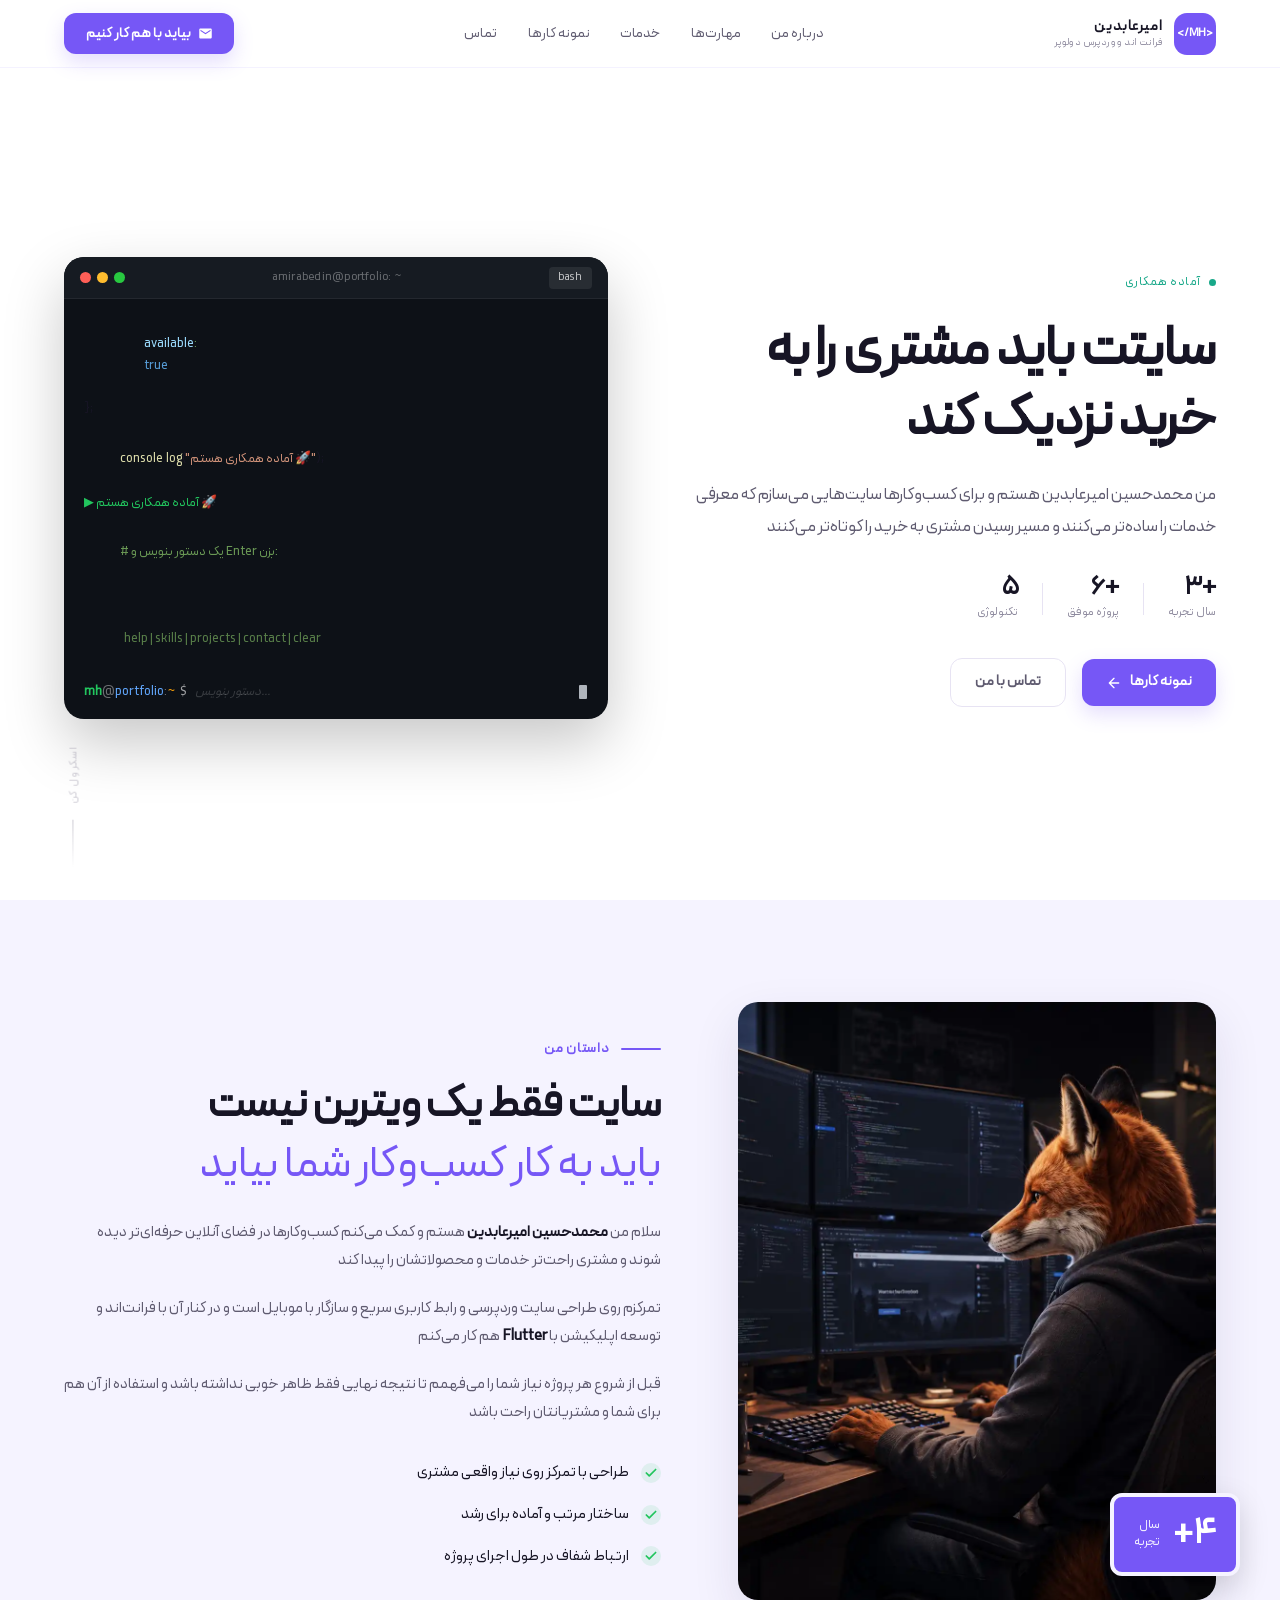
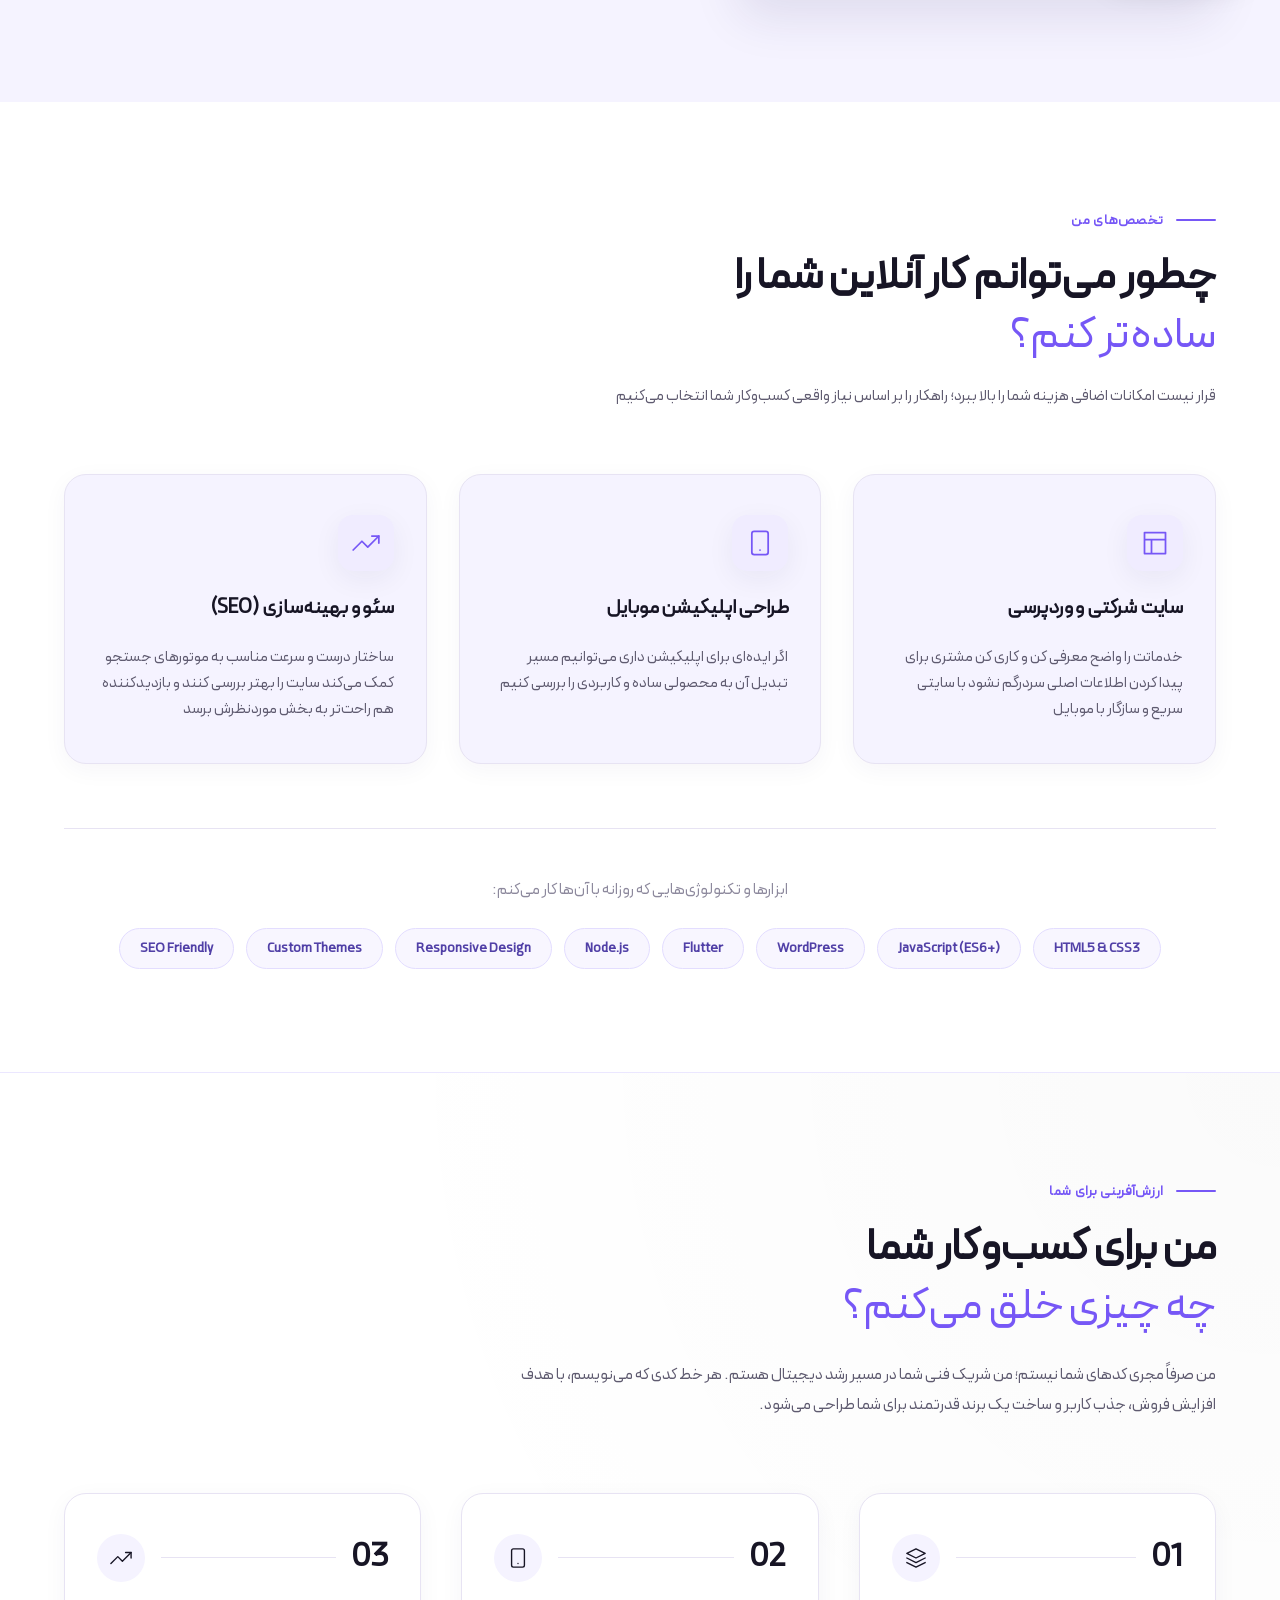
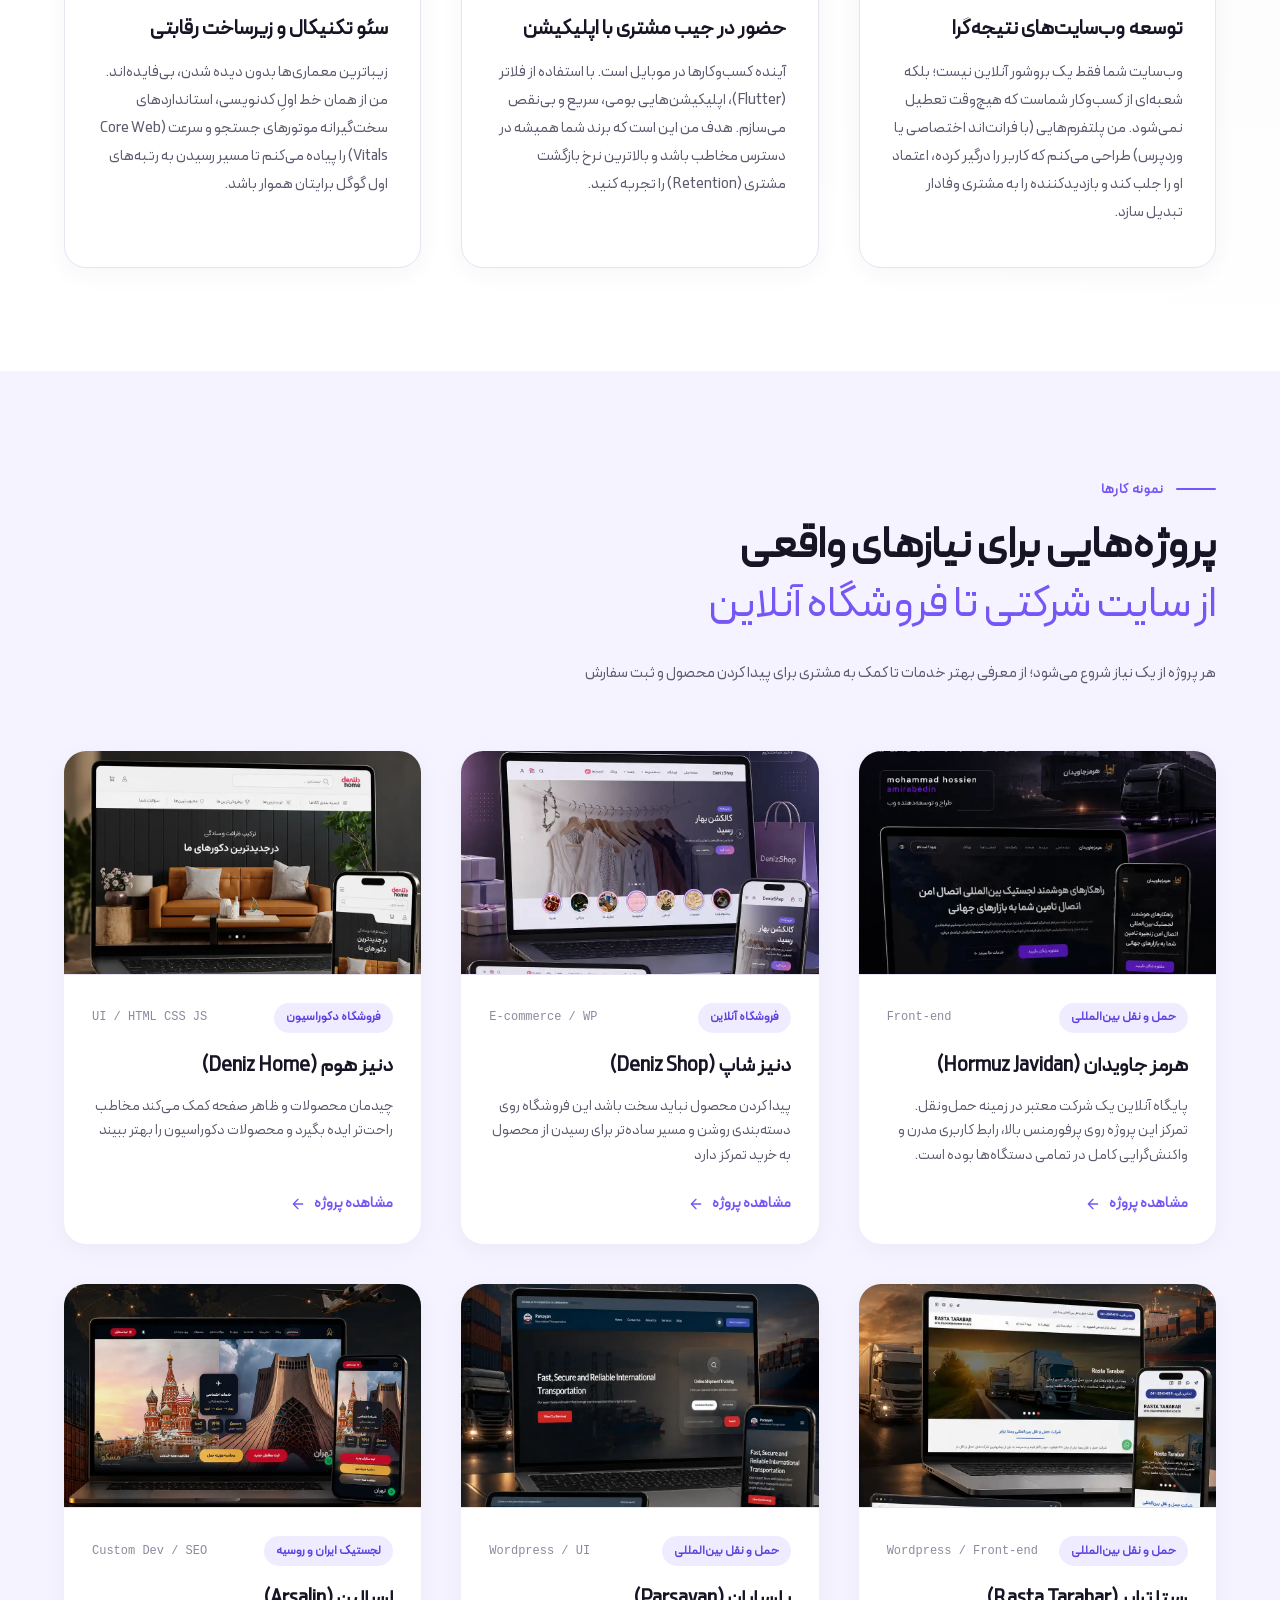
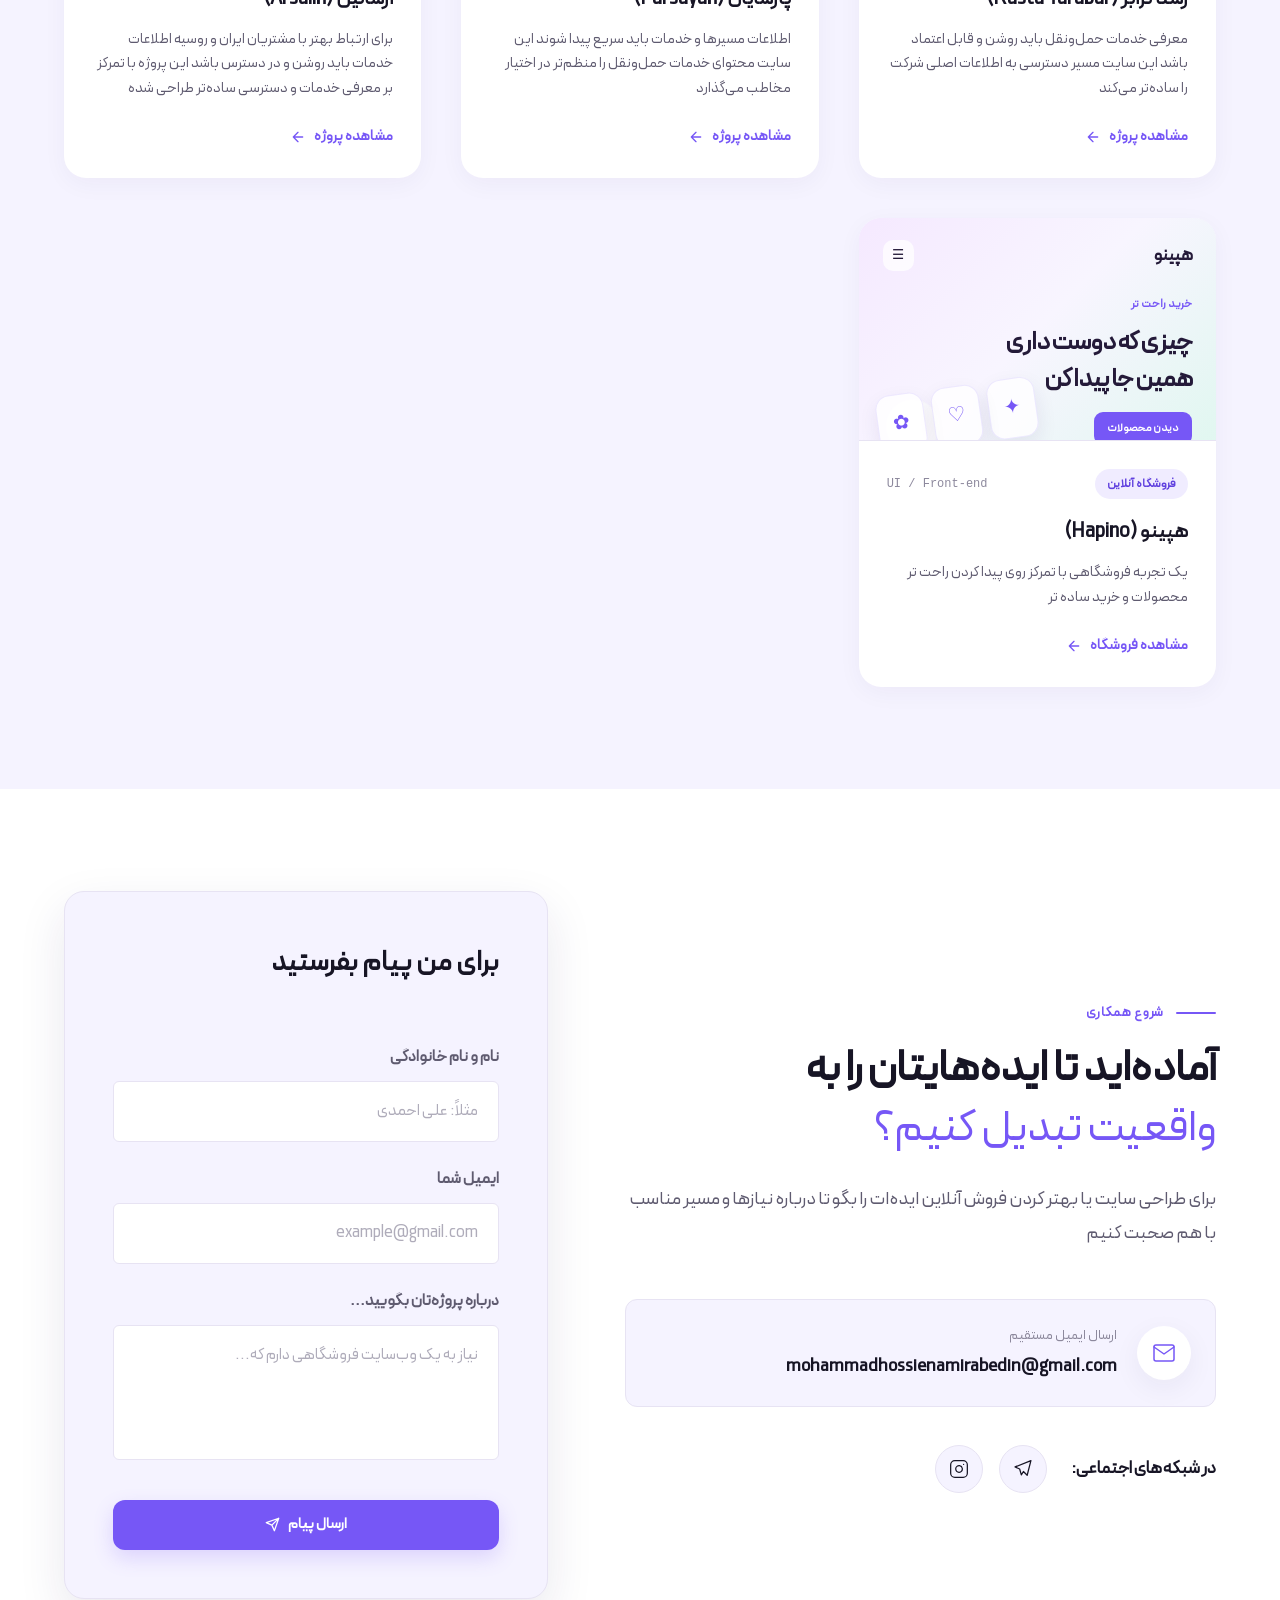
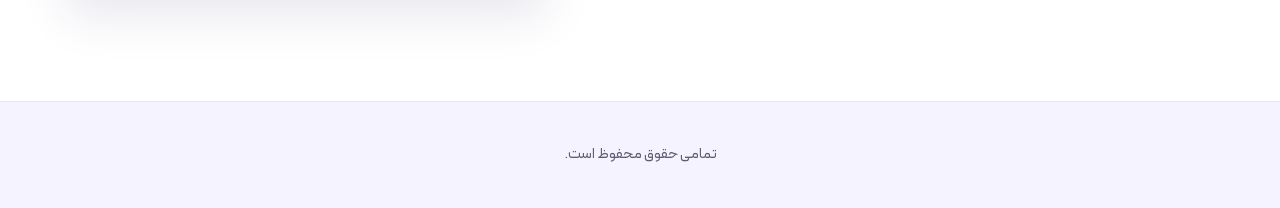
==== commit 3cf593ab: "Add files via upload" ====
--- a/index.html
+++ b/index.html
@@ -3,7 +3,8 @@
   <head>
     <meta charset="UTF-8" />
     <meta name="viewport" content="width=device-width, initial-scale=1.0" />
-    <title>Mohammad Hossein Amirabedin | Frontend & WordPress Developer</title>
+    <title>محمدحسین امیرعابدین | طراحی سایت و وردپرس</title>
+    <meta name="description" content="طراحی سایت شرکتی و فروشگاه آنلاین با تمرکز بر نیاز مشتری و تجربه کاربری ساده توسط محمدحسین امیرعابدین" />
     <link rel="stylesheet" href="style.css" />
   </head>
 
@@ -136,19 +137,16 @@
           </div>
 
           <h1 class="hero__title">
-            ما فقط کد نمی‌نویسیم، مشکل شما را حل می‌کنیم.
+            سایتت باید مشتری را به خرید نزدیک کند
           </h1>
 
           <p class="hero__bio">
-            محمد حسین امیرعابدین — توسعه‌دهنده فرانت‌اند و وردپرس با بیش از ۴
-            سال تجربه در ساخت سایت‌ها و اپلیکیشن‌هایی که نه فقط زیبا، بلکه
-            هدفمند هستند. از صفحه اول تا آخرین خط کد، هر چیزی که می‌سازم باید
-            برای کسب‌وکار شما کار کند.
+            من محمدحسین امیرعابدین هستم و برای کسب‌وکارها سایت‌هایی می‌سازم که معرفی خدمات را ساده‌تر می‌کنند و مسیر رسیدن مشتری به خرید را کوتاه‌تر می‌کنند
           </p>
 
           <div class="hero__stats">
             <div class="hero__stat">
-              <span class="stat__number">+۴</span>
+              <span class="stat__number">+۳</span>
               <span class="stat__label">سال تجربه</span>
             </div>
             <div class="hero__stat-divider"></div>
@@ -334,46 +332,36 @@
           </div>
 
           <h2 class="section-title">
-            من کد نمی‌زنم که فقط یک سایت بسازم؛<br />
+            سایت فقط یک ویترین نیست<br />
             <span class="highlight-text"
-              >من کد می‌زنم تا گره‌ای از کسب‌وکار شما باز کنم.</span
+              >باید به کار کسب‌وکار شما بیاید</span
             >
           </h2>
 
           <div class="about__text">
             <p>
-              سلام! من <strong>محمدحسین امیرعابدین</strong> هستم. در دنیای
-              پررقابت دیجیتال امروز، داشتن یک وب‌سایت یا اپلیکیشن به‌تنهایی کافی
-              نیست؛ شما به ابزاری نیاز دارید که برایتان مشتری بیاورد، پروسه‌ها
-              را ساده کند و روی برندتان سرمایه‌گذاری کند.
+              سلام من <strong>محمدحسین امیرعابدین</strong> هستم و کمک می‌کنم کسب‌وکارها در فضای آنلاین حرفه‌ای‌تر دیده شوند و مشتری راحت‌تر خدمات و محصولاتشان را پیدا کند
             </p>
             <p>
-              در ۴ سال گذشته، تمرکز من روی خلق تجربه‌های کاربری روان و بهینه
-              بوده است. تخصص من توسعه <strong>فرانت‌اند</strong> و
-              <strong>وردپرس</strong> (از شخصی‌سازی قالب‌های آماده تا خلق
-              قالب‌های کاملاً اختصاصی) است. همچنین برای توسعه اپلیکیشن‌های
-              موبایل روی <strong>فلاتر (Flutter)</strong> مسلط هستم تا کسب‌وکار
-              شما را به جیب مخاطبانتان ببرم.
+              تمرکزم روی طراحی سایت وردپرسی و رابط کاربری سریع و سازگار با موبایل است و در کنار آن با فرانت‌اند و توسعه اپلیکیشن با <strong>Flutter</strong> هم کار می‌کنم
             </p>
             <p>
-              برای من مهم نیست پروژه چقدر پیچیده است؛ مهم این است که در نهایت،
-              محصولی که تحویل می‌گیرید دقیقاً همان مشکلی را حل کند که به خاطرش
-              سراغ من آمدید.
+              قبل از شروع هر پروژه نیاز شما را می‌فهمم تا نتیجه نهایی فقط ظاهر خوبی نداشته باشد و استفاده از آن هم برای شما و مشتریانتان راحت باشد
             </p>
           </div>
 
           <ul class="about__list">
             <li>
               <svg viewBox="0 0 24 24"><path d="M20 6L9 17l-5-5" /></svg>
-              <span>دیدگاه بازاریابی و محصول‌محور در توسعه</span>
+              <span>طراحی با تمرکز روی نیاز واقعی مشتری</span>
             </li>
             <li>
               <svg viewBox="0 0 24 24"><path d="M20 6L9 17l-5-5" /></svg>
-              <span>کدنویسی تمیز، توسعه‌پذیر و بهینه برای سئو</span>
+              <span>ساختار مرتب و آماده برای رشد</span>
             </li>
             <li>
               <svg viewBox="0 0 24 24"><path d="M20 6L9 17l-5-5" /></svg>
-              <span>تعهد به زمان‌بندی و پشتیبانی بعد از تحویل</span>
+              <span>ارتباط شفاف در طول اجرای پروژه</span>
             </li>
           </ul>
         </div>
@@ -395,12 +383,10 @@
             <span>تخصص‌های من</span>
           </div>
           <h2 class="section-title">
-            چگونه می‌توانم به
-            <span class="highlight-text">رشد کسب‌وکار شما</span> کمک کنم؟
+            چطور می‌توانم کار آنلاین شما را <span class="highlight-text">ساده‌تر کنم؟</span>
           </h2>
           <p class="skills__desc">
-            من ابزارها و تکنولوژی‌ها را بر اساس نیاز پروژه شما انتخاب می‌کنم.
-            هدف نهایی، خلق تجربه‌ای بی‌نقص برای کاربر و بازدهی بالا برای شماست.
+            قرار نیست امکانات اضافی هزینه شما را بالا ببرد؛ راهکار را بر اساس نیاز واقعی کسب‌وکار شما انتخاب می‌کنیم
           </p>
         </div>
 
@@ -411,11 +397,9 @@
                 <path d="M3 3h18v18H3zM3 9h18M9 21V9" />
               </svg>
             </div>
-            <h3 class="service-card__title">طراحی سایت و وردپرس</h3>
+            <h3 class="service-card__title">سایت شرکتی و وردپرسی</h3>
             <p class="service-card__text">
-              توسعه رابط کاربری اختصاصی با فرانت‌اند (HTML, CSS, JS) و اجرای
-              پروژه‌های منعطف با وردپرس؛ از شخصی‌سازی قالب‌های آماده تا کدنویسی
-              قالب کاملاً اختصاصی برای نیازهای خاص شما.
+              خدماتت را واضح معرفی کن و کاری کن مشتری برای پیدا کردن اطلاعات اصلی سردرگم نشود با سایتی سریع و سازگار با موبایل
             </p>
           </div>
 
@@ -428,9 +412,7 @@
             </div>
             <h3 class="service-card__title">طراحی اپلیکیشن موبایل</h3>
             <p class="service-card__text">
-              تبدیل ایده‌های شما به اپلیکیشن‌های سریع و روان با استفاده از
-              Flutter. من برنامه‌هایی می‌سازم که در جیب مشتریان شما به‌خوبی کار
-              کنند و تجربه کاربری لذت‌بخشی بسازند.
+              اگر ایده‌ای برای اپلیکیشن داری می‌توانیم مسیر تبدیل آن به محصولی ساده و کاربردی را بررسی کنیم
             </p>
           </div>
 
@@ -443,9 +425,7 @@
             </div>
             <h3 class="service-card__title">سئو و بهینه‌سازی (SEO)</h3>
             <p class="service-card__text">
-              یک سایت زیبا اگر دیده نشود فایده‌ای ندارد. من ساختار کدها را
-              کاملاً استاندارد، سریع و بهینه برای موتورهای جستجو (گوگل) می‌نویسم
-              تا پایه‌ای قوی برای رقابت داشته باشید.
+              ساختار درست و سرعت مناسب به موتورهای جستجو کمک می‌کند سایت را بهتر بررسی کنند و بازدیدکننده هم راحت‌تر به بخش موردنظرش برسد
             </p>
           </div>
         </div>
@@ -573,13 +553,11 @@
             <span>نمونه کارها</span>
           </div>
           <h2 class="section-title">
-            کدهایی که تبدیل به <br />
-            <span class="highlight-text">کسب‌وکارهای موفق شدند.</span>
+            پروژه‌هایی برای نیازهای واقعی<br />
+            <span class="highlight-text">از سایت شرکتی تا فروشگاه آنلاین</span>
           </h2>
           <p class="projects__intro">
-            در اینجا تعدادی از پروژه‌های اخیرم را مشاهده می‌کنید. هر کدام از این
-            پلتفرم‌ها برای حل یک چالش تجاری خاص، تسهیل فرآیندها و ایجاد تجربه
-            کاربری روان طراحی و توسعه داده شده‌اند.
+            هر پروژه از یک نیاز شروع می‌شود؛ از معرفی بهتر خدمات تا کمک به مشتری برای پیدا کردن محصول و ثبت سفارش
           </p>
         </div>
 
@@ -632,9 +610,7 @@
               </div>
               <h3 class="project-card__title">دنیز شاپ (Deniz Shop)</h3>
               <p class="project-card__desc">
-                پلتفرم فروشگاهی جامع و همه‌چیزفروش. پیاده‌سازی مسیر خرید
-                (Checkout) سریع، سیستم فیلترینگ پیشرفته و دسته‌بندی محصولات برای
-                افزایش نرخ تبدیل کاربر به خریدار.
+                پیدا کردن محصول نباید سخت باشد این فروشگاه روی دسته‌بندی روشن و مسیر ساده‌تر برای رسیدن از محصول به خرید تمرکز دارد
               </p>
               <a
                 href="https://guysh316.github.io/denizshopq/"
@@ -665,9 +641,7 @@
               </div>
               <h3 class="project-card__title">دنیز هوم (Deniz Home)</h3>
               <p class="project-card__desc">
-                طراحی و کدنویسی فرانت‌اند صفحه اصلی (Landing Page) یک فروشگاه
-                دکوراسیون داخلی. تمرکز روی انیمیشن‌های ظریف و چیدمان چشم‌نواز
-                برای نمایش زیبایی محصولات.
+                چیدمان محصولات و ظاهر صفحه کمک می‌کند مخاطب راحت‌تر ایده بگیرد و محصولات دکوراسیون را بهتر ببیند
               </p>
               <a
                 href="https://guysh316.github.io/denizhome/"
@@ -697,9 +671,7 @@
               </div>
               <h3 class="project-card__title">رستا ترابر (Rasta Tarabar)</h3>
               <p class="project-card__desc">
-                پلتفرم اختصاصی برای شرکت حمل‌ونقل بین‌المللی. طراحی این سایت با
-                تمرکز بر القای حس اعتماد به مشتریان سازمانی و دسترسی سریع به
-                خدمات لجستیک پیاده‌سازی شده است.
+                معرفی خدمات حمل‌ونقل باید روشن و قابل اعتماد باشد این سایت مسیر دسترسی به اطلاعات اصلی شرکت را ساده‌تر می‌کند
               </p>
               <a
                 href="https://rastatarabar.com"
@@ -730,9 +702,7 @@
               </div>
               <h3 class="project-card__title">پارسایان (Parsayan)</h3>
               <p class="project-card__desc">
-                توسعه وب‌سایت شرکتی در حوزه ترانزیت و حمل‌ونقل. در این پروژه،
-                ساختار اطلاعات بهینه‌سازی شد تا مشتریان بتوانند به راحتی مسیرها
-                و خدمات گمرکی را بررسی کنند.
+                اطلاعات مسیرها و خدمات باید سریع پیدا شوند این سایت محتوای خدمات حمل‌ونقل را منظم‌تر در اختیار مخاطب می‌گذارد
               </p>
               <a
                 href="https://parsayan.co"
@@ -759,9 +729,7 @@
               </div>
               <h3 class="project-card__title">ارسالین (Arsalin)</h3>
               <p class="project-card__desc">
-                یک پل ارتباطی دیجیتال برای تسهیل حمل‌ونقل کالا بین ایران و
-                روسیه. طراحی چندزبانه و بهینه‌سازی شده برای موتورهای جستجو در
-                بازارهای هدف.
+                برای ارتباط بهتر با مشتریان ایران و روسیه اطلاعات خدمات باید روشن و در دسترس باشد این پروژه با تمرکز بر معرفی خدمات و دسترسی ساده‌تر طراحی شده
               </p>
               <a
                 href="https://arsalin.com"
@@ -770,6 +738,52 @@
                 rel="noopener noreferrer"
               >
                 مشاهده پروژه
+                <svg viewBox="0 0 24 24">
+                  <path d="M5 12h14M12 5l7 7-7 7" />
+                </svg>
+              </a>
+            </div>
+          </article>
+
+          <article class="project-card project-card--hapino">
+            <a
+              class="project-card__img-wrap project-card__img-wrap--hapino"
+              href="https://guysh316.github.io/ME/pochita/"
+              target="_blank"
+              rel="noopener noreferrer"
+              aria-label="مشاهده نمونه کار هپینو"
+            >
+              <div class="hapino-preview" aria-hidden="true">
+                <div class="hapino-preview__top">
+                  <span class="hapino-preview__brand">هپینو</span>
+                  <span class="hapino-preview__menu">☰</span>
+                </div>
+                <div class="hapino-preview__copy">
+                  <span class="hapino-preview__eyebrow">خرید راحت تر</span>
+                  <strong>چیزی که دوست داری<br />همین جا پیدا کن</strong>
+                  <span class="hapino-preview__button">دیدن محصولات</span>
+                </div>
+                <div class="hapino-preview__products">
+                  <span>✦</span><span>♡</span><span>✿</span>
+                </div>
+              </div>
+            </a>
+            <div class="project-card__content">
+              <div class="project-card__meta">
+                <span class="project-card__tag">فروشگاه آنلاین</span>
+                <span class="project-card__tech">UI / Front-end</span>
+              </div>
+              <h3 class="project-card__title">هپینو (Hapino)</h3>
+              <p class="project-card__desc">
+                یک تجربه فروشگاهی با تمرکز روی پیدا کردن راحت تر محصولات و خرید ساده تر
+              </p>
+              <a
+                href="https://guysh316.github.io/ME/pochita/"
+                class="project-card__link"
+                target="_blank"
+                rel="noopener noreferrer"
+              >
+                مشاهده فروشگاه
                 <svg viewBox="0 0 24 24">
                   <path d="M5 12h14M12 5l7 7-7 7" />
                 </svg>
@@ -802,9 +816,7 @@
           </h2>
 
           <p class="contact__text">
-            من همیشه برای چالش‌های جدید و پروژه‌های هیجان‌انگیز آماده‌ام. چه یک
-            ایده خام داشته باشید و چه نیاز به بازطراحی یک کسب‌وکار بزرگ، بیایید
-            یک فنجان قهوه مجازی بنوشیم و درباره مسیر موفقیت شما صحبت کنیم.
+            برای طراحی سایت یا بهتر کردن فروش آنلاین ایده‌ات را بگو تا درباره نیازها و مسیر مناسب با هم صحبت کنیم
           </p>
 
           <div class="contact__methods">
--- a/style.css
+++ b/style.css
@@ -14,14 +14,16 @@
 ======================================== */
 :root {
   --color-bg: #ffffff;
-  --color-bg-soft: #f7f7f7;
-  --color-bg-mute: #efefef;
-  --color-text-primary: #111111;
-  --color-text-secondary: #555555;
-  --color-text-mute: #999999;
-  --color-border: #e2e2e2;
-  --color-accent: #111111;
-  --color-accent-hover: #333333;
+  --color-bg-soft: #f5f3ff;
+  --color-bg-mute: #ebe7ff;
+  --color-text-primary: #171525;
+  --color-text-secondary: #5f5b70;
+  --color-text-mute: #8d899d;
+  --color-border: #e7e3f3;
+  --color-accent: #7657f6;
+  --color-accent-hover: #6041df;
+  --color-secondary: #18a889;
+  --color-ink: #171525;
 
   --font-base: "Peyda", system-ui, sans-serif;
 
@@ -2115,3 +2117,73 @@
     justify-content: center;
   }
 }
+
+
+/* ========================================
+   REFINED PORTFOLIO UI
+   Palette: white / deep ink / violet + mint secondary
+======================================== */
+:root {
+  --shadow-soft: 0 8px 28px rgba(39, 27, 91, 0.06);
+  --shadow-md: 0 18px 48px rgba(39, 27, 91, 0.10);
+}
+::selection { background: #e8e1ff; color: #171525; }
+.header { border-bottom-color: rgba(118, 87, 246, 0.08); }
+.logo__mark { background: var(--color-accent); border-radius: 13px; }
+.logo:hover .logo__mark { background: var(--color-accent-hover); }
+.nav__link::after { background-color: var(--color-accent); }
+.btn-cta, .hero__btn--primary { background: var(--color-accent); box-shadow: 0 8px 20px rgba(118, 87, 246, .2); }
+.btn-cta:hover, .hero__btn--primary:hover { background: var(--color-accent-hover); }
+.hero__eyebrow { color: var(--color-secondary); }
+.eyebrow__dot { background-color: var(--color-secondary); }
+.highlight-text { color: var(--color-accent); }
+.section-eyebrow { color: var(--color-accent); }
+.eyebrow__line { background: var(--color-accent); }
+.service-card, .svc-card, .project-card {
+  border-color: var(--color-border);
+  border-radius: 22px;
+  box-shadow: 0 6px 24px rgba(39, 27, 91, .045);
+  transition: transform .25s ease, box-shadow .25s ease, border-color .25s ease;
+}
+.service-card:hover, .svc-card:hover, .project-card:hover {
+  transform: translateY(-5px);
+  border-color: rgba(118, 87, 246, .35);
+  box-shadow: 0 18px 38px rgba(39, 27, 91, .10);
+}
+.service-card__icon { color: var(--color-accent); background: #f0ecff; border-radius: 15px; }
+.tech__pill { border-color: #e3ddff; background: #f8f6ff; color: #5140a7; }
+.project-card__img-wrap { overflow: hidden; background: #f3f0ff; }
+.project-card__img { transition: transform .5s ease; }
+.project-card:hover .project-card__img { transform: scale(1.035); }
+.project-card__tag { background: #f0ecff; color: #6041df; }
+.project-card__link { color: var(--color-accent); font-weight: 700; }
+.project-card__link:hover { color: var(--color-secondary); }
+.contact__form-wrap { border-color: #e7e3f3; }
+.form-input:focus { border-color: var(--color-accent); box-shadow: 0 0 0 4px rgba(118, 87, 246, .11); }
+.social-link:hover { background: var(--color-accent); border-color: var(--color-accent); }
+.hapino-preview {
+  min-height: 245px;
+  height: 100%;
+  padding: 22px 24px;
+  direction: rtl;
+  overflow: hidden;
+  position: relative;
+  color: #241a39;
+  background:
+    radial-gradient(circle at 15% 85%, rgba(255,255,255,.8) 0 7%, transparent 7.5%),
+    linear-gradient(135deg, #f5e9ff 0%, #f8f5ff 48%, #dff7ef 100%);
+}
+.hapino-preview__top { display:flex; align-items:center; justify-content:space-between; font-size: .85rem; }
+.hapino-preview__brand { font-weight: 900; font-size: 1.15rem; letter-spacing:-.04em; }
+.hapino-preview__menu { width:31px; height:31px; display:grid; place-items:center; background:rgba(255,255,255,.75); border-radius:10px; }
+.hapino-preview__copy { position:relative; z-index:1; margin-top:24px; display:flex; flex-direction:column; align-items:flex-start; gap:9px; }
+.hapino-preview__eyebrow { color:#7657f6; font-size:.72rem; font-weight:800; }
+.hapino-preview__copy strong { font-size:clamp(1.15rem, 2vw, 1.65rem); line-height:1.45; letter-spacing:-.04em; }
+.hapino-preview__button { margin-top:5px; padding:7px 13px; border-radius:9px; background:#7657f6; color:white; font-size:.7rem; font-weight:700; }
+.hapino-preview__products { position:absolute; left:18px; bottom:17px; display:flex; gap:8px; transform:rotate(-8deg); }
+.hapino-preview__products span { width:48px; height:60px; border:1px solid rgba(118,87,246,.12); border-radius:14px; display:grid; place-items:center; background:rgba(255,255,255,.8); color:#7657f6; font-size:1.25rem; box-shadow:0 8px 20px rgba(39,27,91,.08); }
+.project-card__img-wrap--hapino { display:block; text-decoration:none; }
+@media (max-width: 640px) {
+  .hapino-preview { min-height:220px; }
+  .service-card:hover, .svc-card:hover, .project-card:hover { transform: translateY(-2px); }
+}
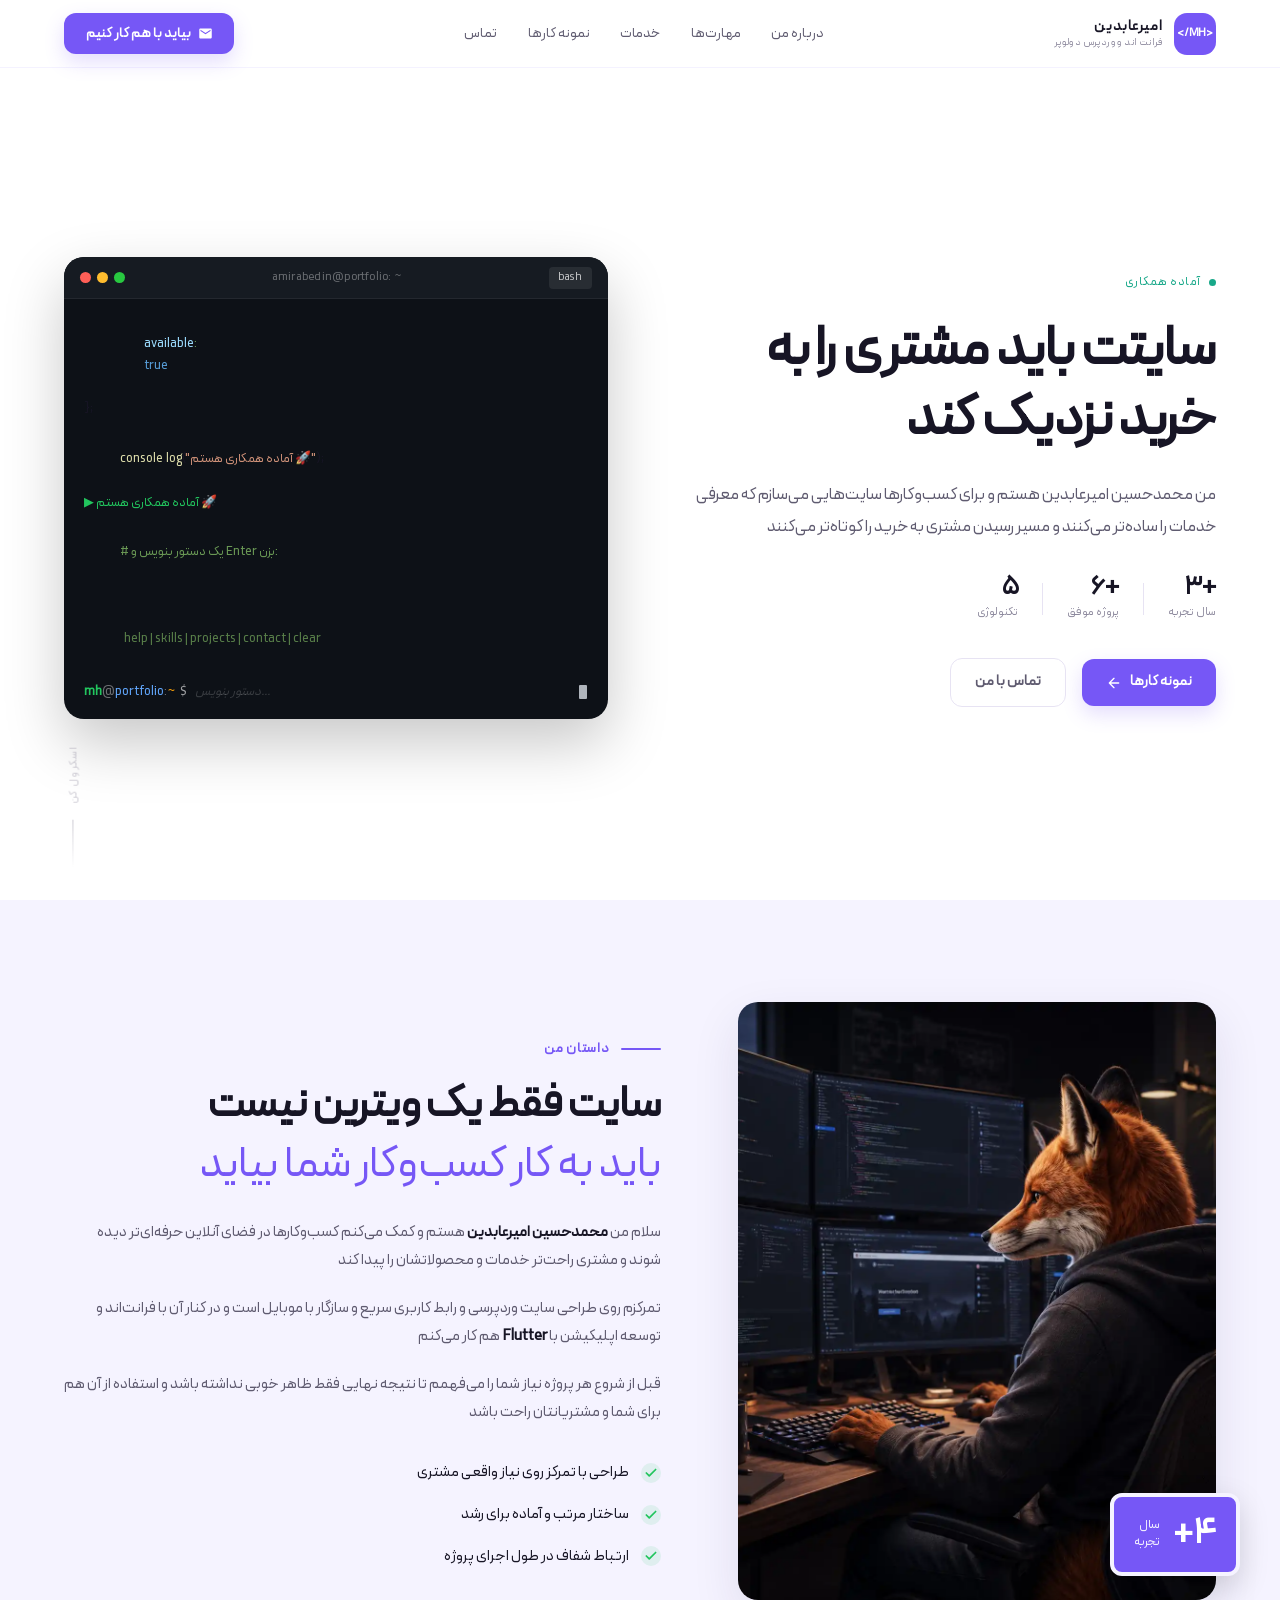
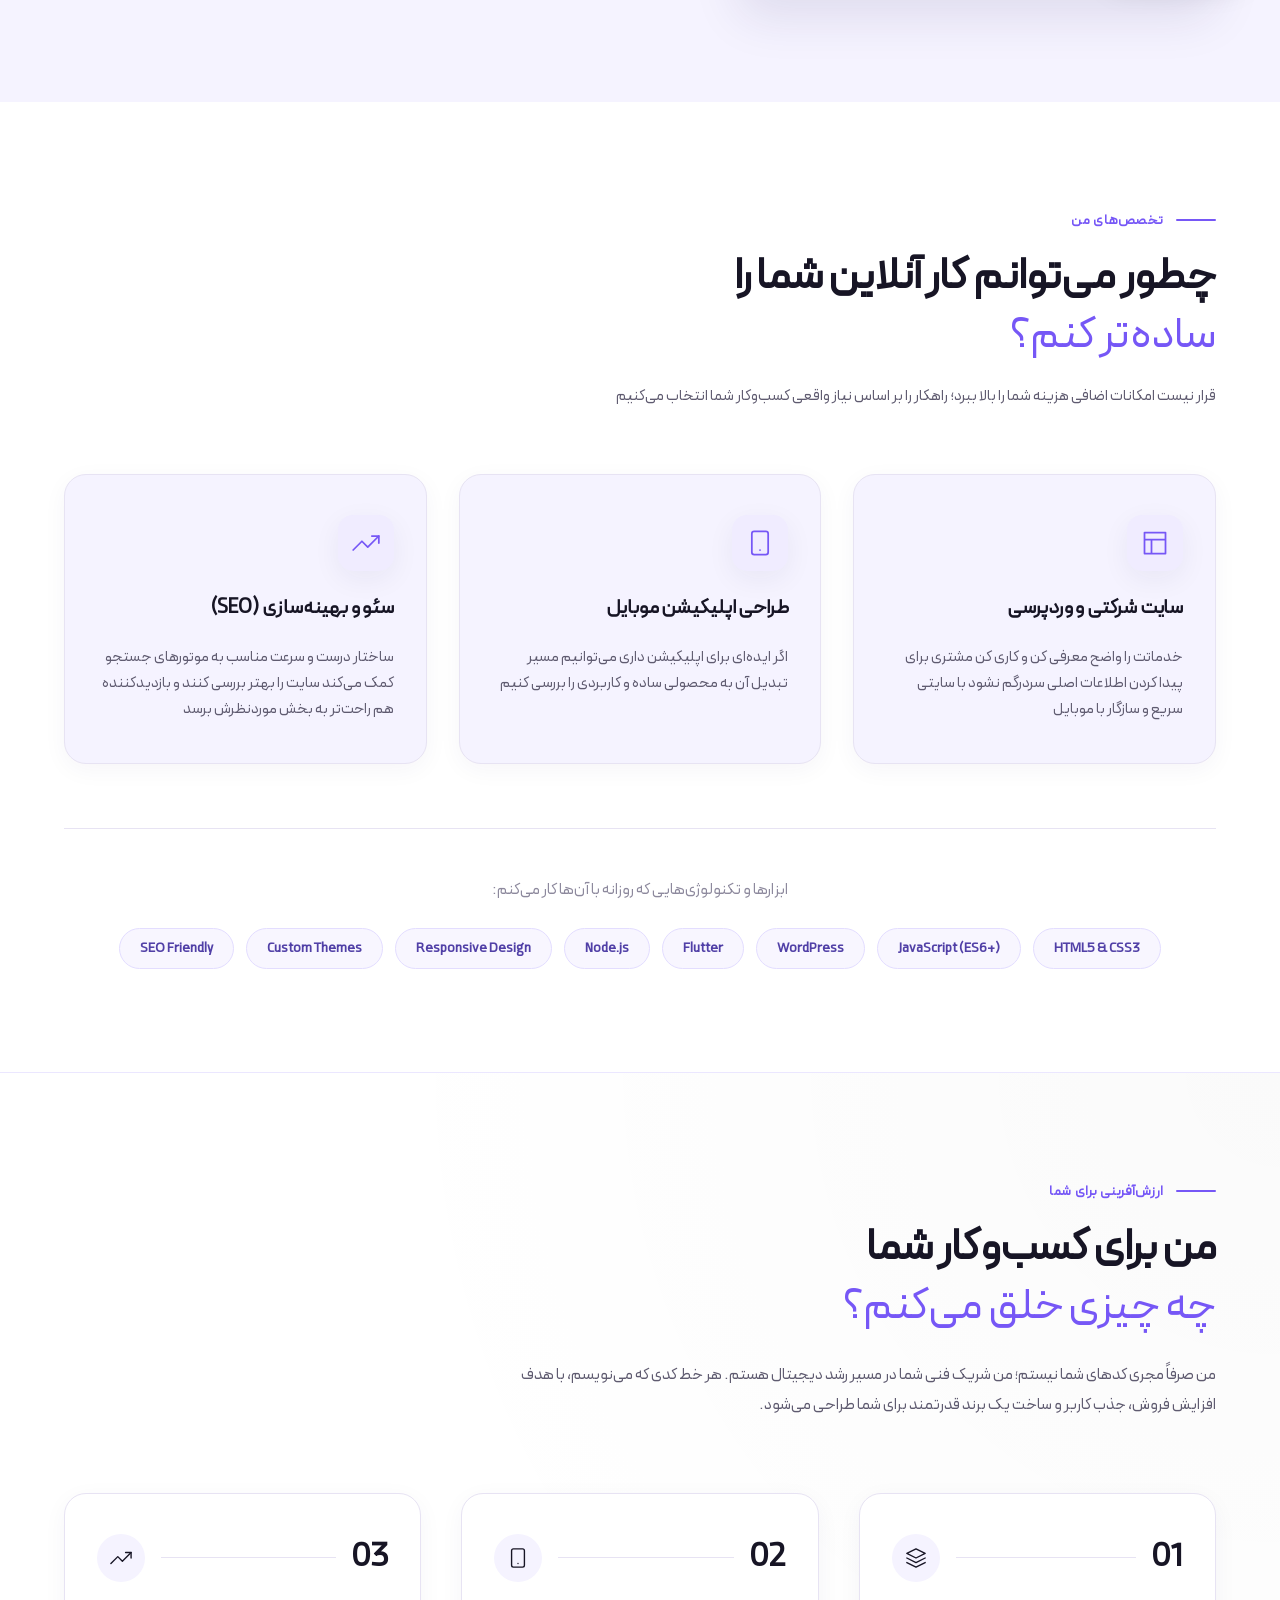
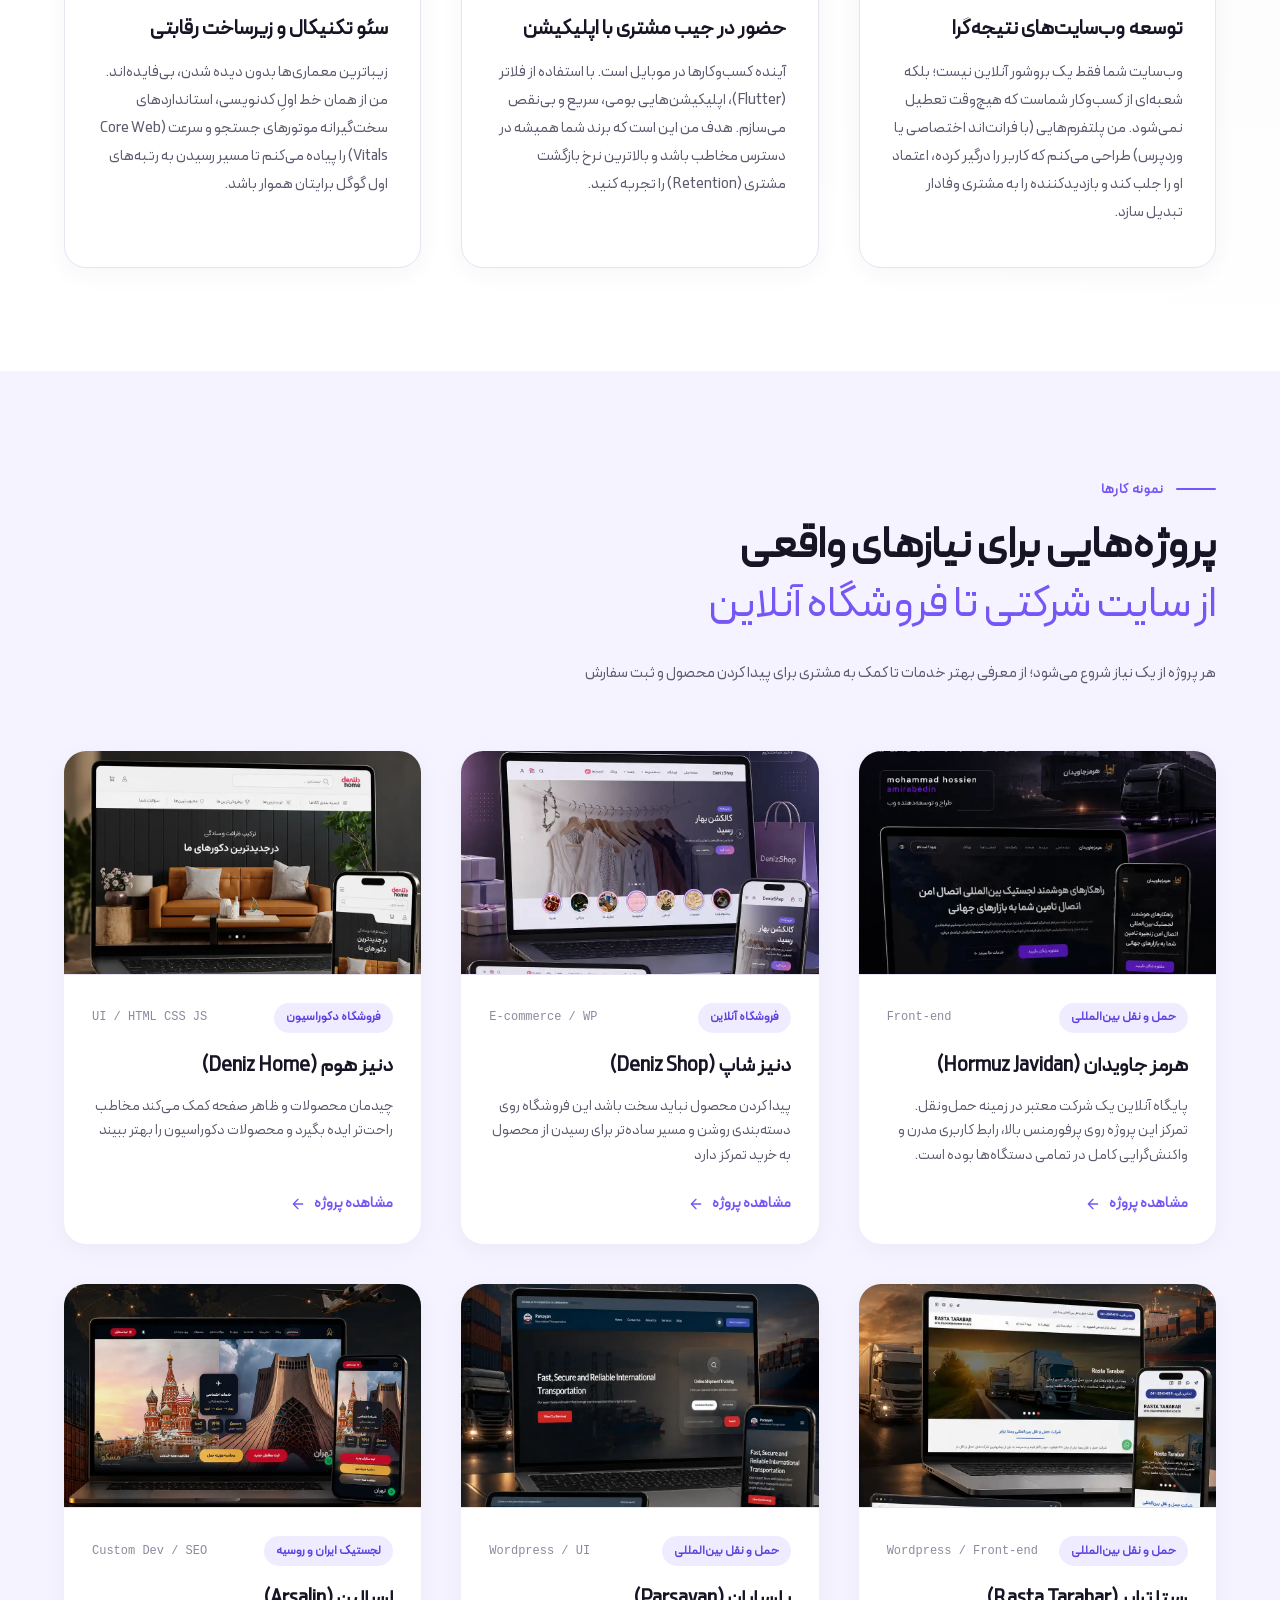
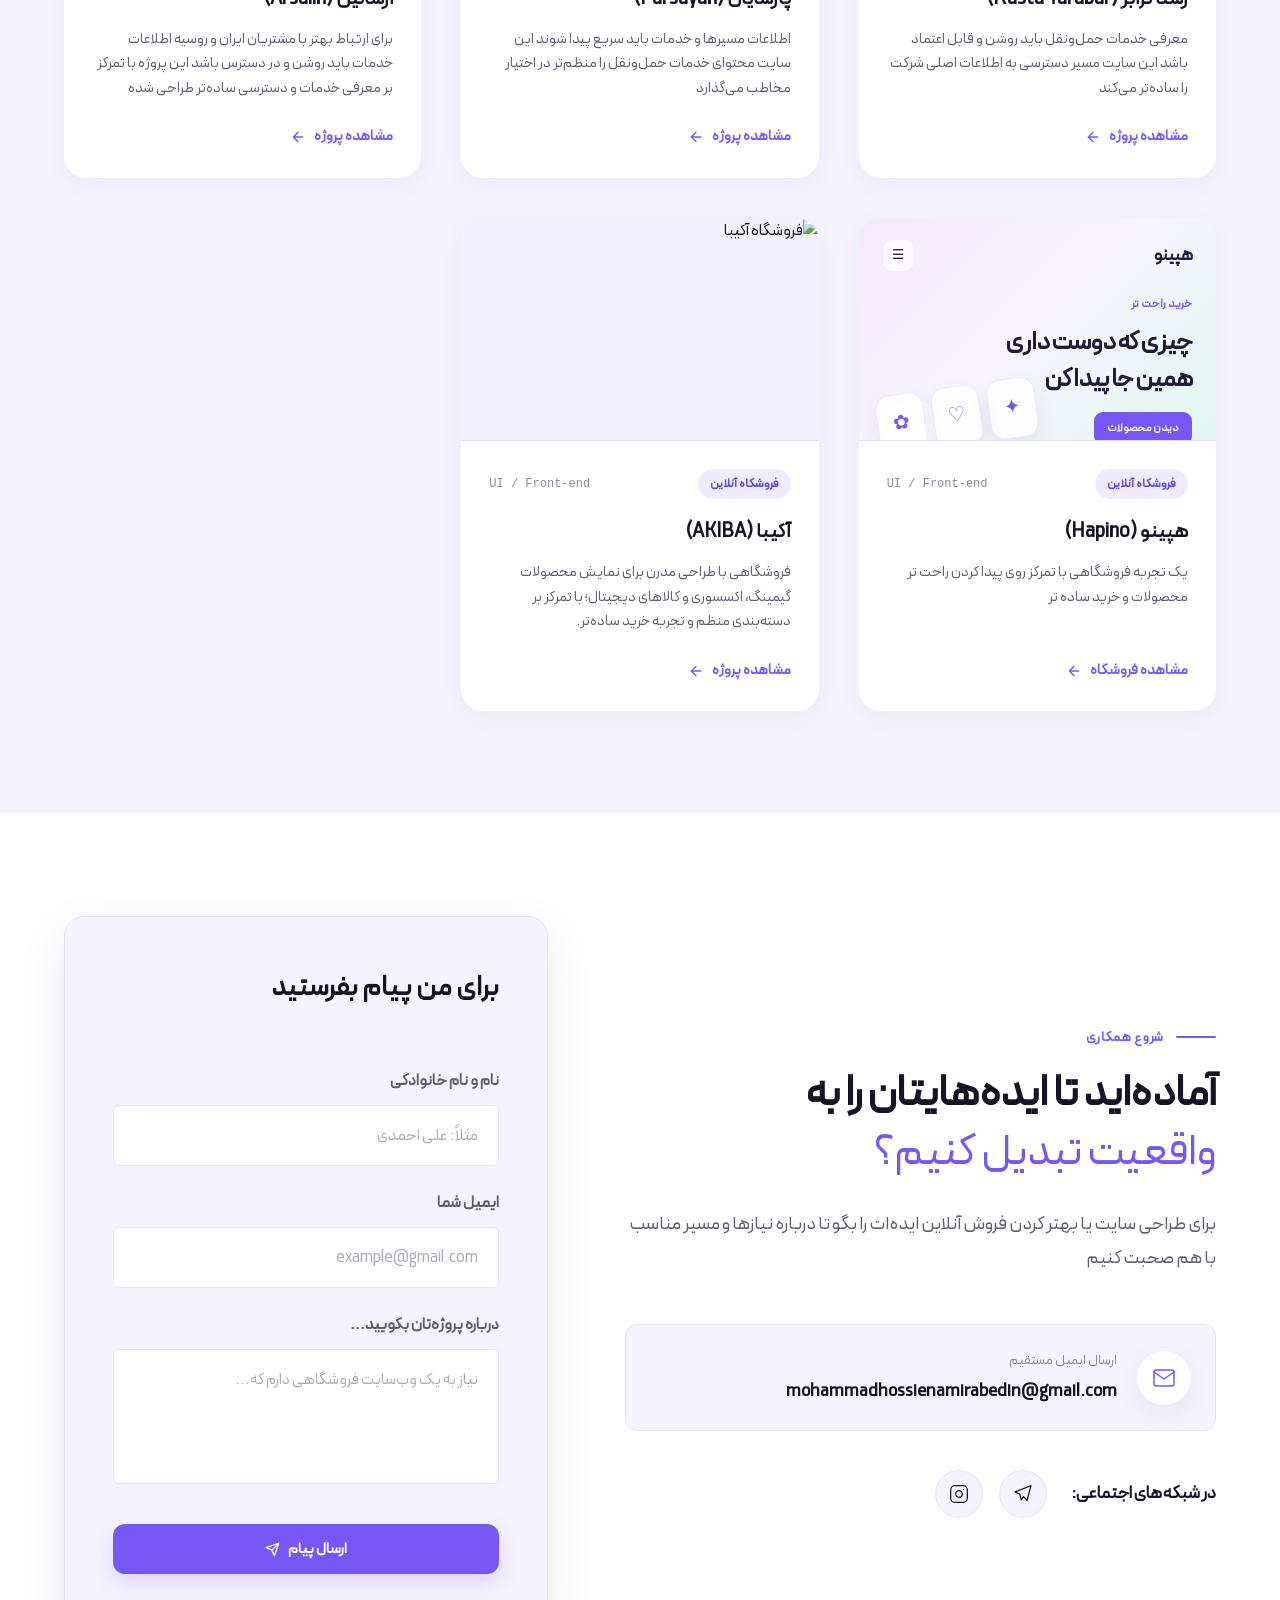
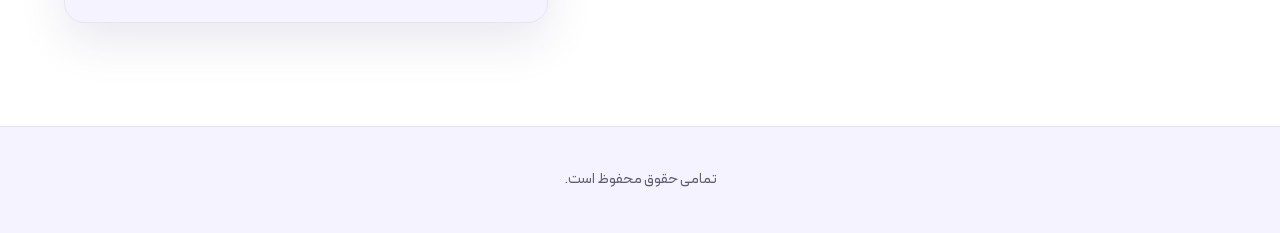
==== commit f54facfc: "Add files via upload" ====
--- a/index.html
+++ b/index.html
@@ -748,7 +748,7 @@
           <article class="project-card project-card--hapino">
             <a
               class="project-card__img-wrap project-card__img-wrap--hapino"
-              href="https://guysh316.github.io/ME/pochita/"
+              href="https://github.com/guysh316/ME/happyno"
               target="_blank"
               rel="noopener noreferrer"
               aria-label="مشاهده نمونه کار هپینو"
@@ -778,12 +778,44 @@
                 یک تجربه فروشگاهی با تمرکز روی پیدا کردن راحت تر محصولات و خرید ساده تر
               </p>
               <a
-                href="https://guysh316.github.io/ME/pochita/"
+                href="https://github.com/guysh316/ME/happyno"
                 class="project-card__link"
                 target="_blank"
                 rel="noopener noreferrer"
               >
                 مشاهده فروشگاه
+                <svg viewBox="0 0 24 24">
+                  <path d="M5 12h14M12 5l7 7-7 7" />
+                </svg>
+              </a>
+            </div>
+          </article>
+
+          <article class="project-card project-card--akiba">
+            <div class="project-card__img-wrap">
+              <img
+                src="akiba.png"
+                alt="فروشگاه آکیبا"
+                class="project-card__img"
+                loading="lazy"
+              />
+            </div>
+            <div class="project-card__content">
+              <div class="project-card__meta">
+                <span class="project-card__tag">فروشگاه آنلاین</span>
+                <span class="project-card__tech">UI / Front-end</span>
+              </div>
+              <h3 class="project-card__title">آکیبا (AKIBA)</h3>
+              <p class="project-card__desc">
+                فروشگاهی با طراحی مدرن برای نمایش محصولات گیمینگ، اکسسوری و کالاهای دیجیتال؛ با تمرکز بر دسته‌بندی منظم و تجربه خرید ساده‌تر.
+              </p>
+              <a
+                href="https://github.com/guysh316/ME/akiba"
+                class="project-card__link"
+                target="_blank"
+                rel="noopener noreferrer"
+              >
+                مشاهده پروژه
                 <svg viewBox="0 0 24 24">
                   <path d="M5 12h14M12 5l7 7-7 7" />
                 </svg>
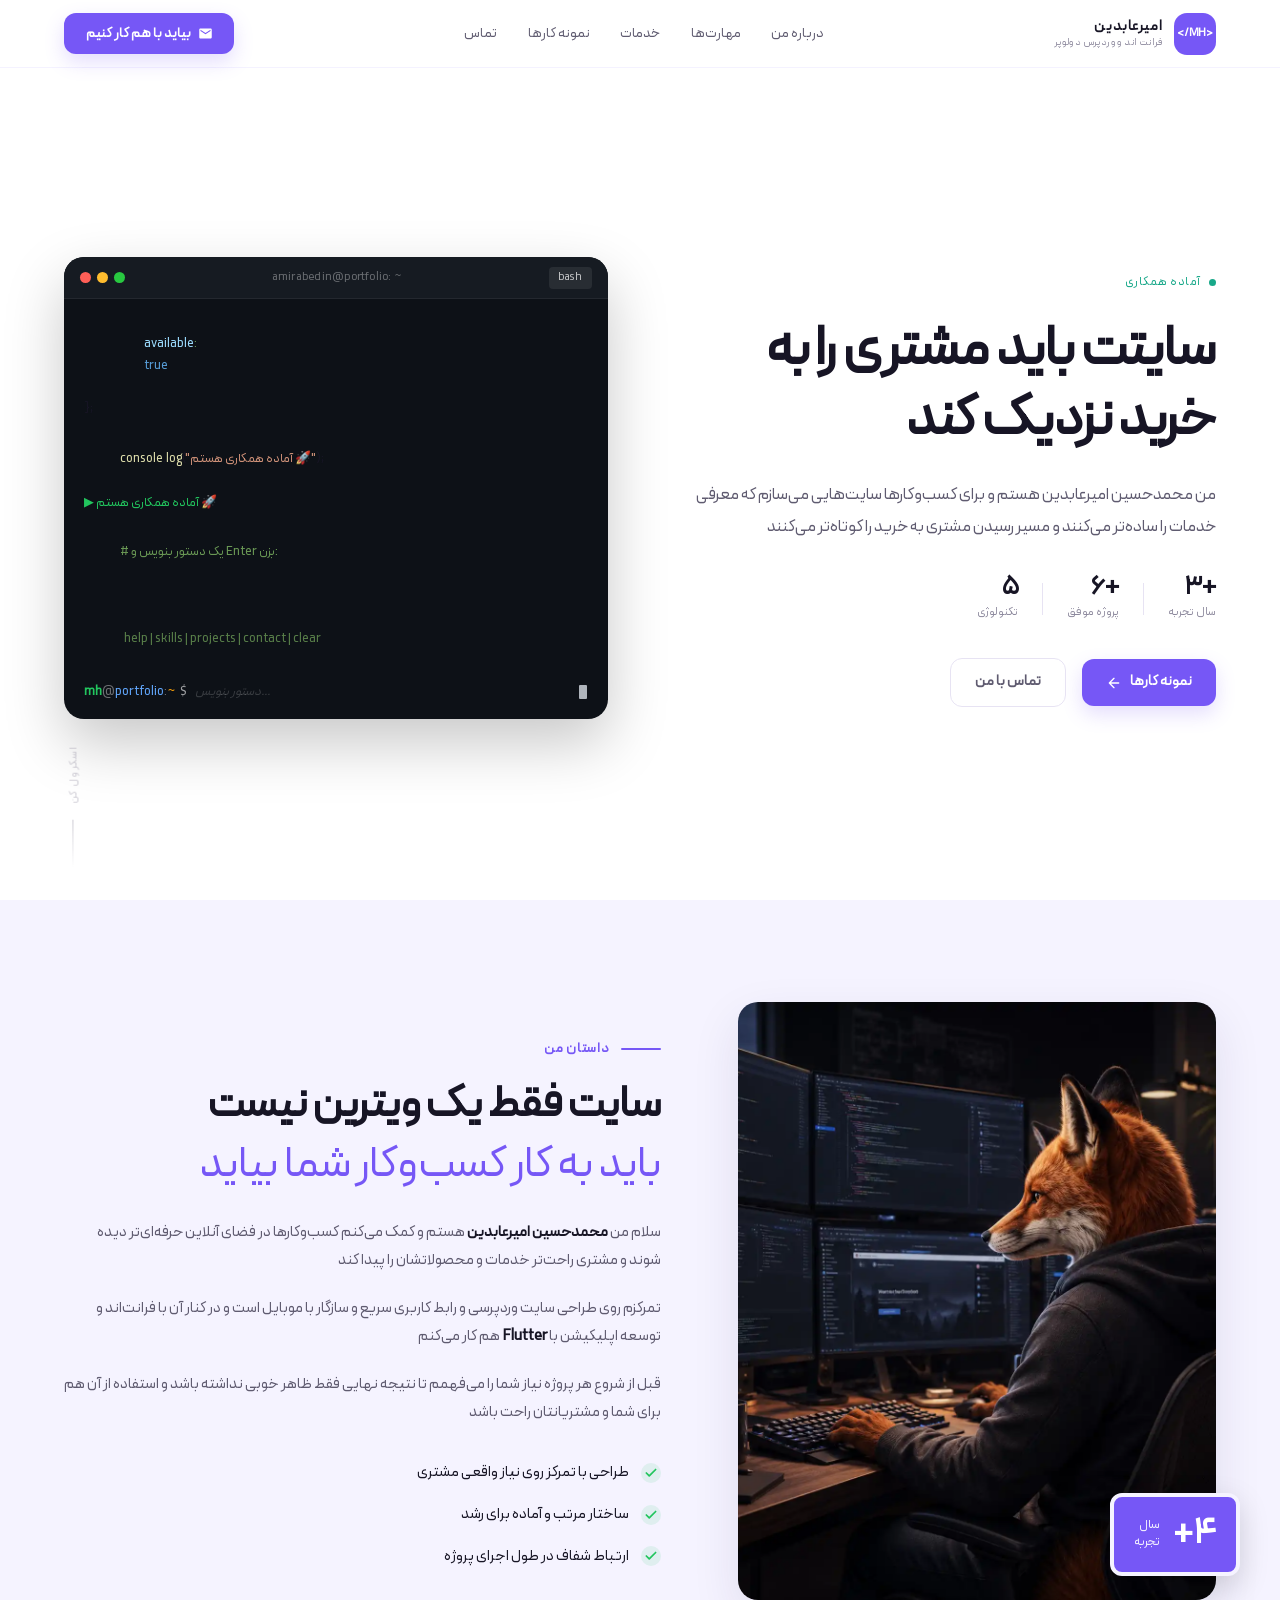
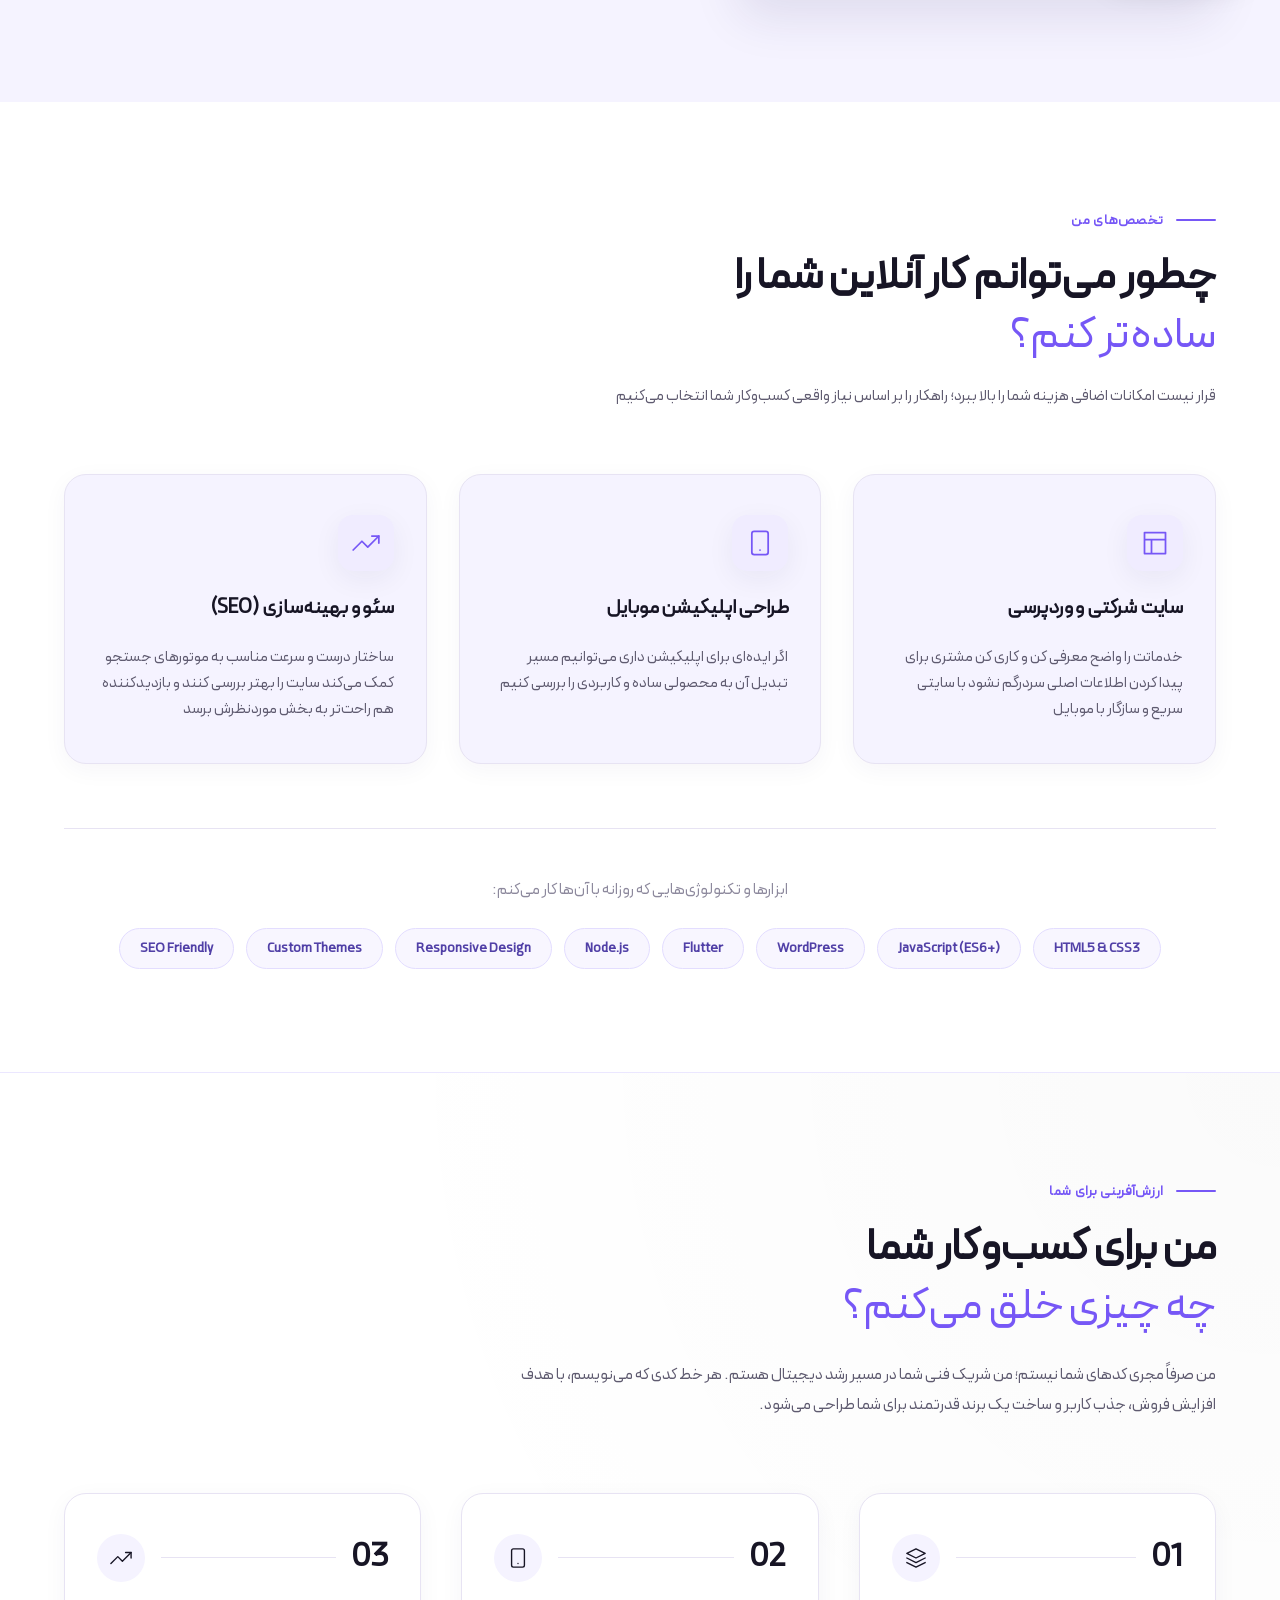
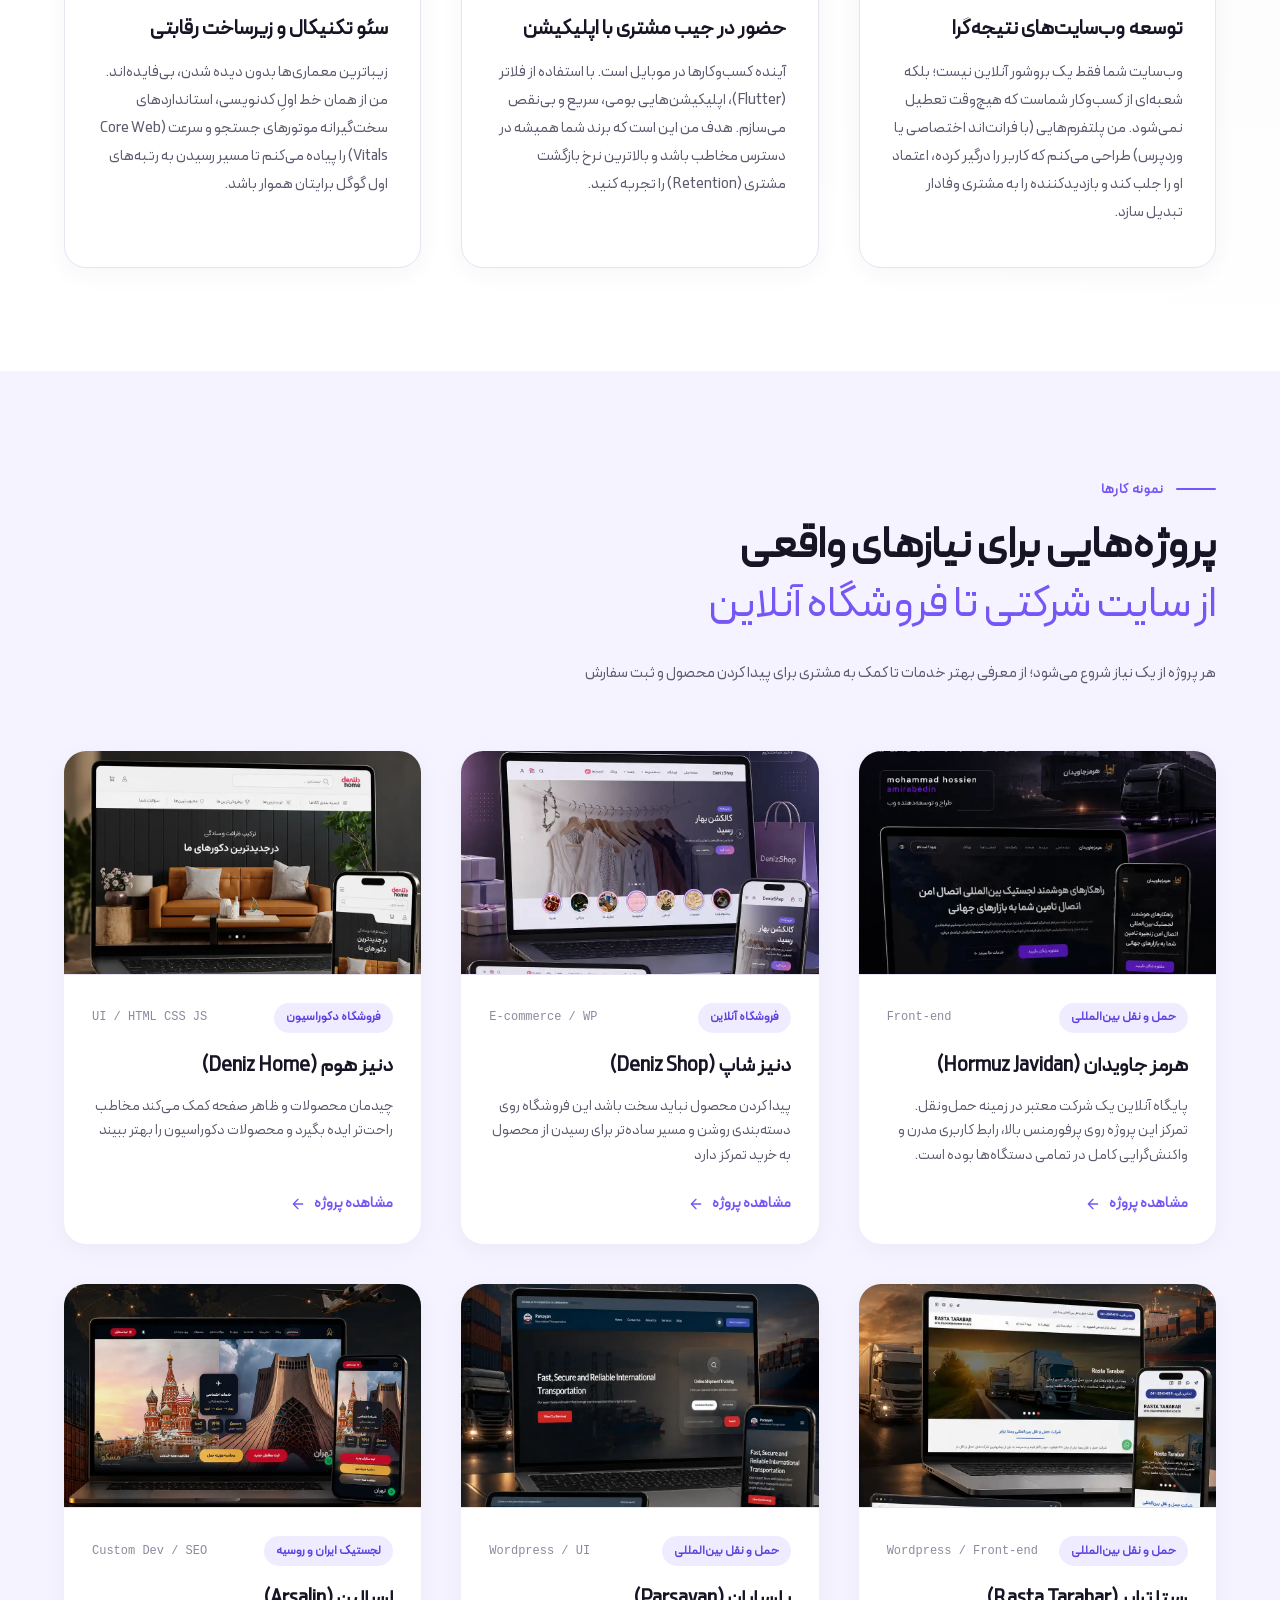
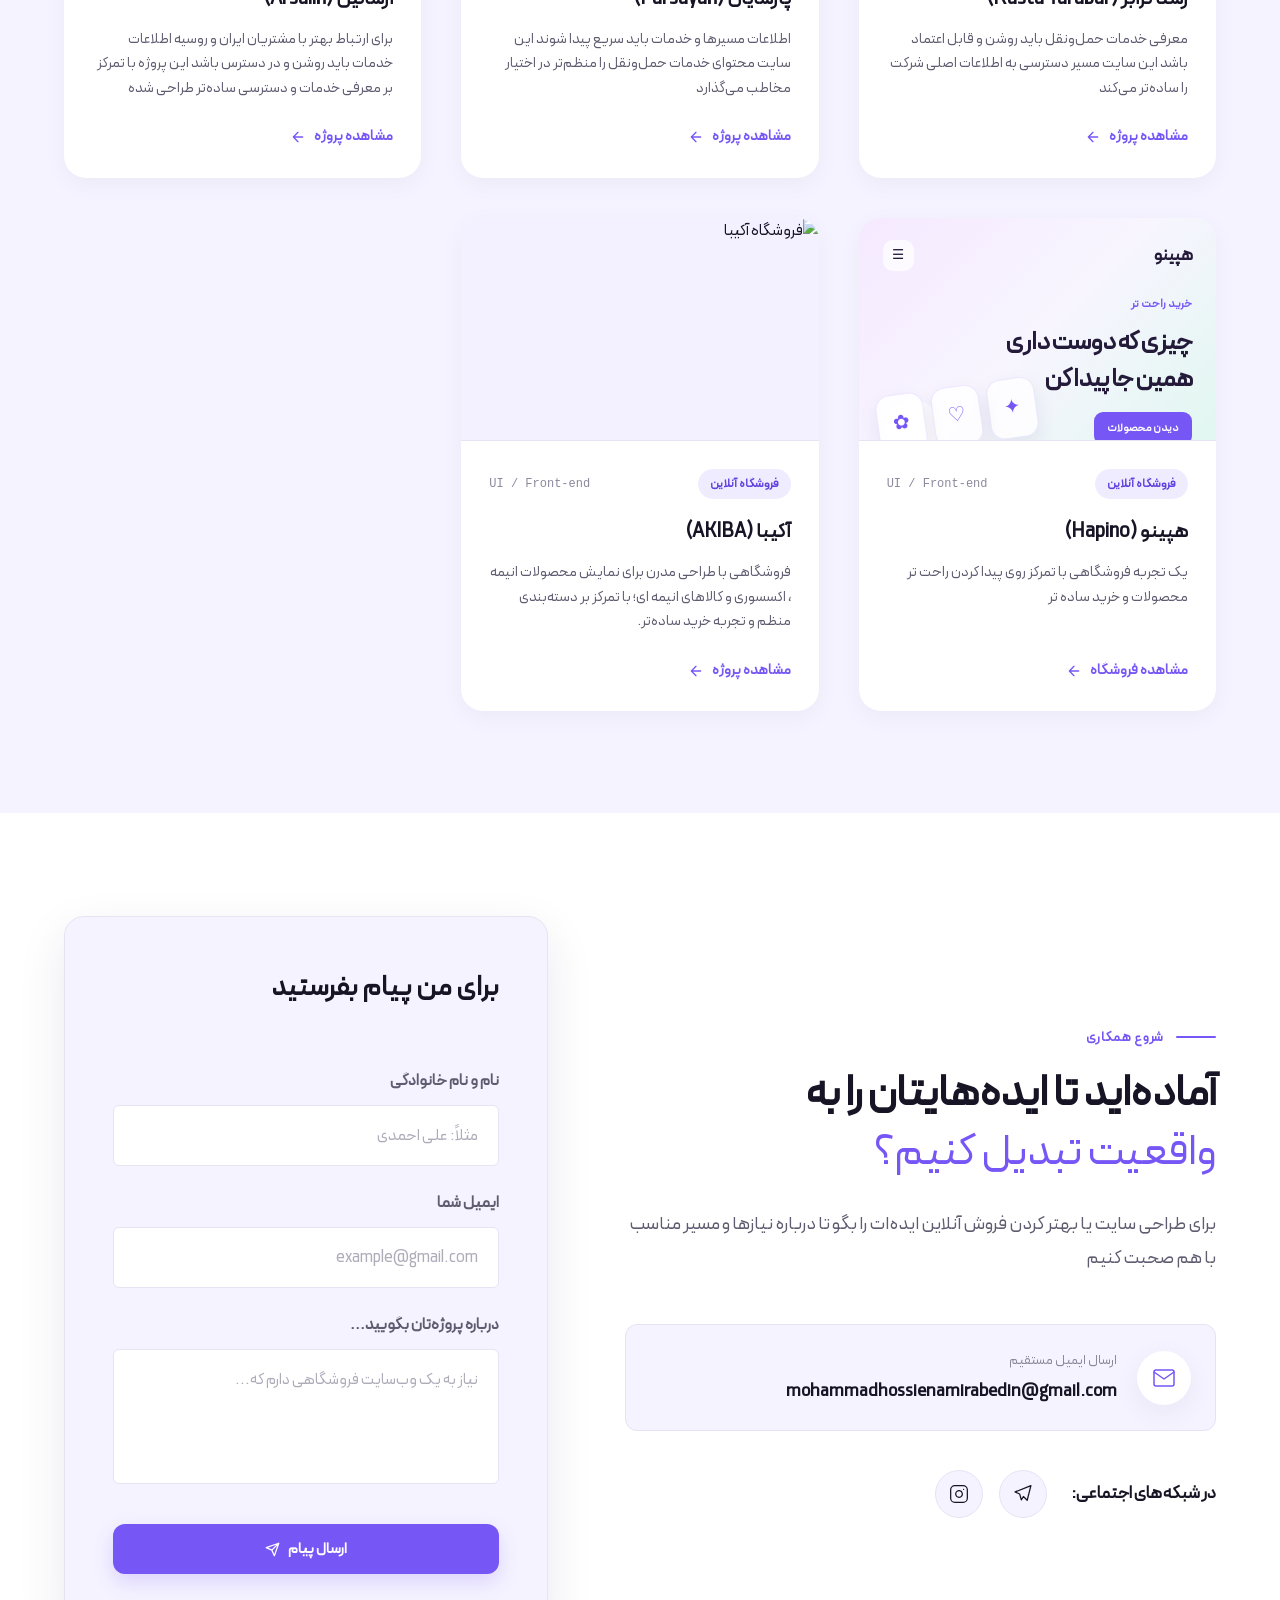
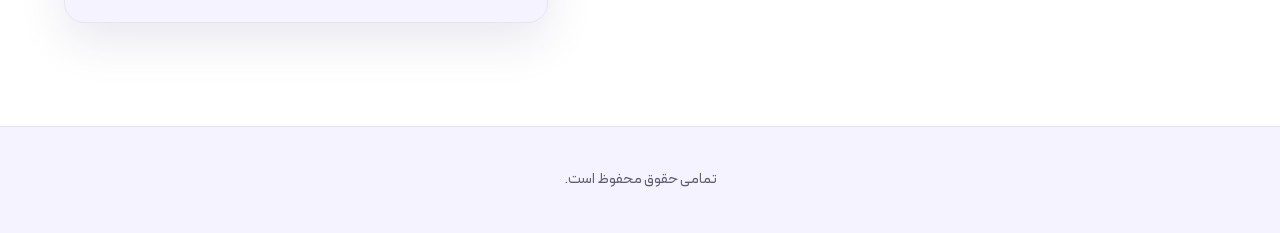
==== commit 0454d708: "Update index.html" ====
--- a/index.html
+++ b/index.html
@@ -748,7 +748,7 @@
           <article class="project-card project-card--hapino">
             <a
               class="project-card__img-wrap project-card__img-wrap--hapino"
-              href="https://github.com/guysh316/ME/happyno"
+              href="https://guysh316.github.io/ME/happyno"
               target="_blank"
               rel="noopener noreferrer"
               aria-label="مشاهده نمونه کار هپینو"
@@ -778,7 +778,7 @@
                 یک تجربه فروشگاهی با تمرکز روی پیدا کردن راحت تر محصولات و خرید ساده تر
               </p>
               <a
-                href="https://github.com/guysh316/ME/happyno"
+                href="https://guysh316.github.io/ME/happyno"
                 class="project-card__link"
                 target="_blank"
                 rel="noopener noreferrer"
@@ -807,10 +807,10 @@
               </div>
               <h3 class="project-card__title">آکیبا (AKIBA)</h3>
               <p class="project-card__desc">
-                فروشگاهی با طراحی مدرن برای نمایش محصولات گیمینگ، اکسسوری و کالاهای دیجیتال؛ با تمرکز بر دسته‌بندی منظم و تجربه خرید ساده‌تر.
+                فروشگاهی با طراحی مدرن برای نمایش محصولات انیمه ، اکسسوری و کالاهای انیمه ای؛ با تمرکز بر دسته‌بندی منظم و تجربه خرید ساده‌تر.
               </p>
               <a
-                href="https://github.com/guysh316/ME/akiba"
+                href="https://guysh316.github.io/ME/akiba"
                 class="project-card__link"
                 target="_blank"
                 rel="noopener noreferrer"
